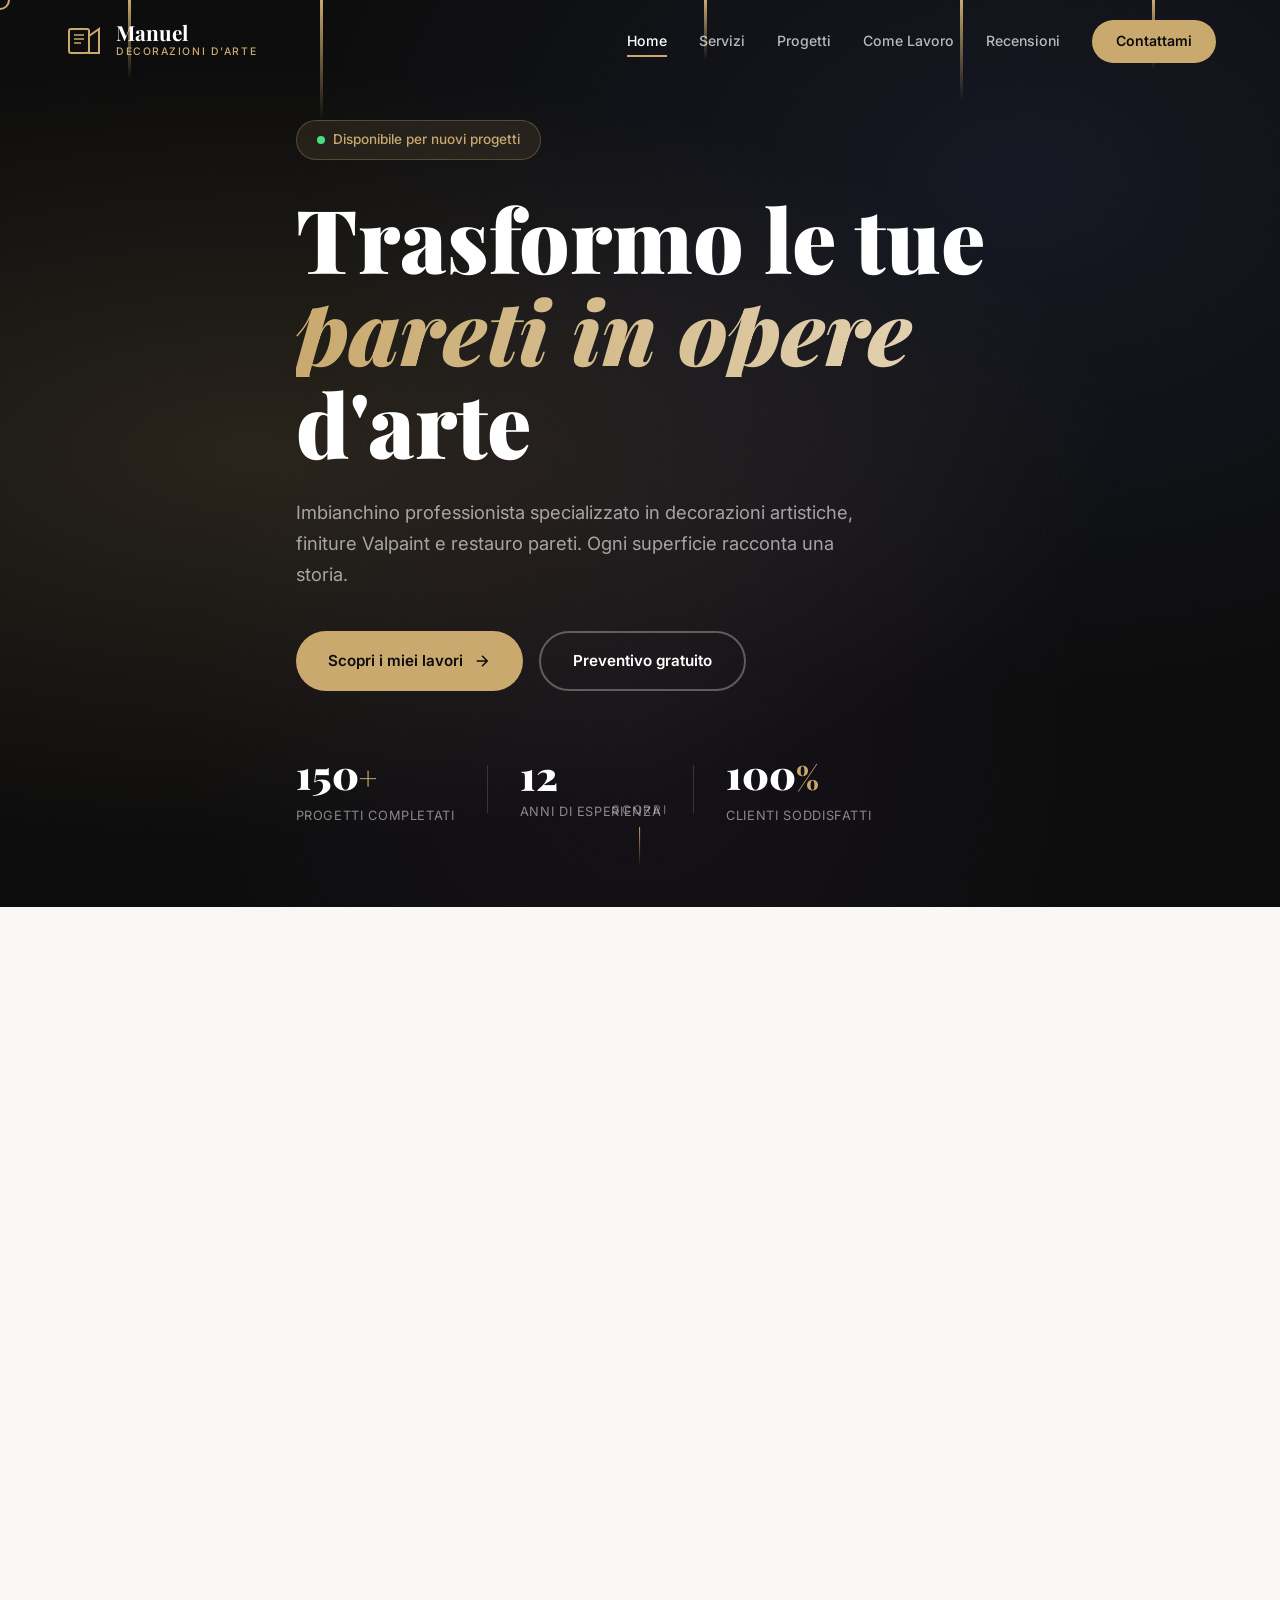
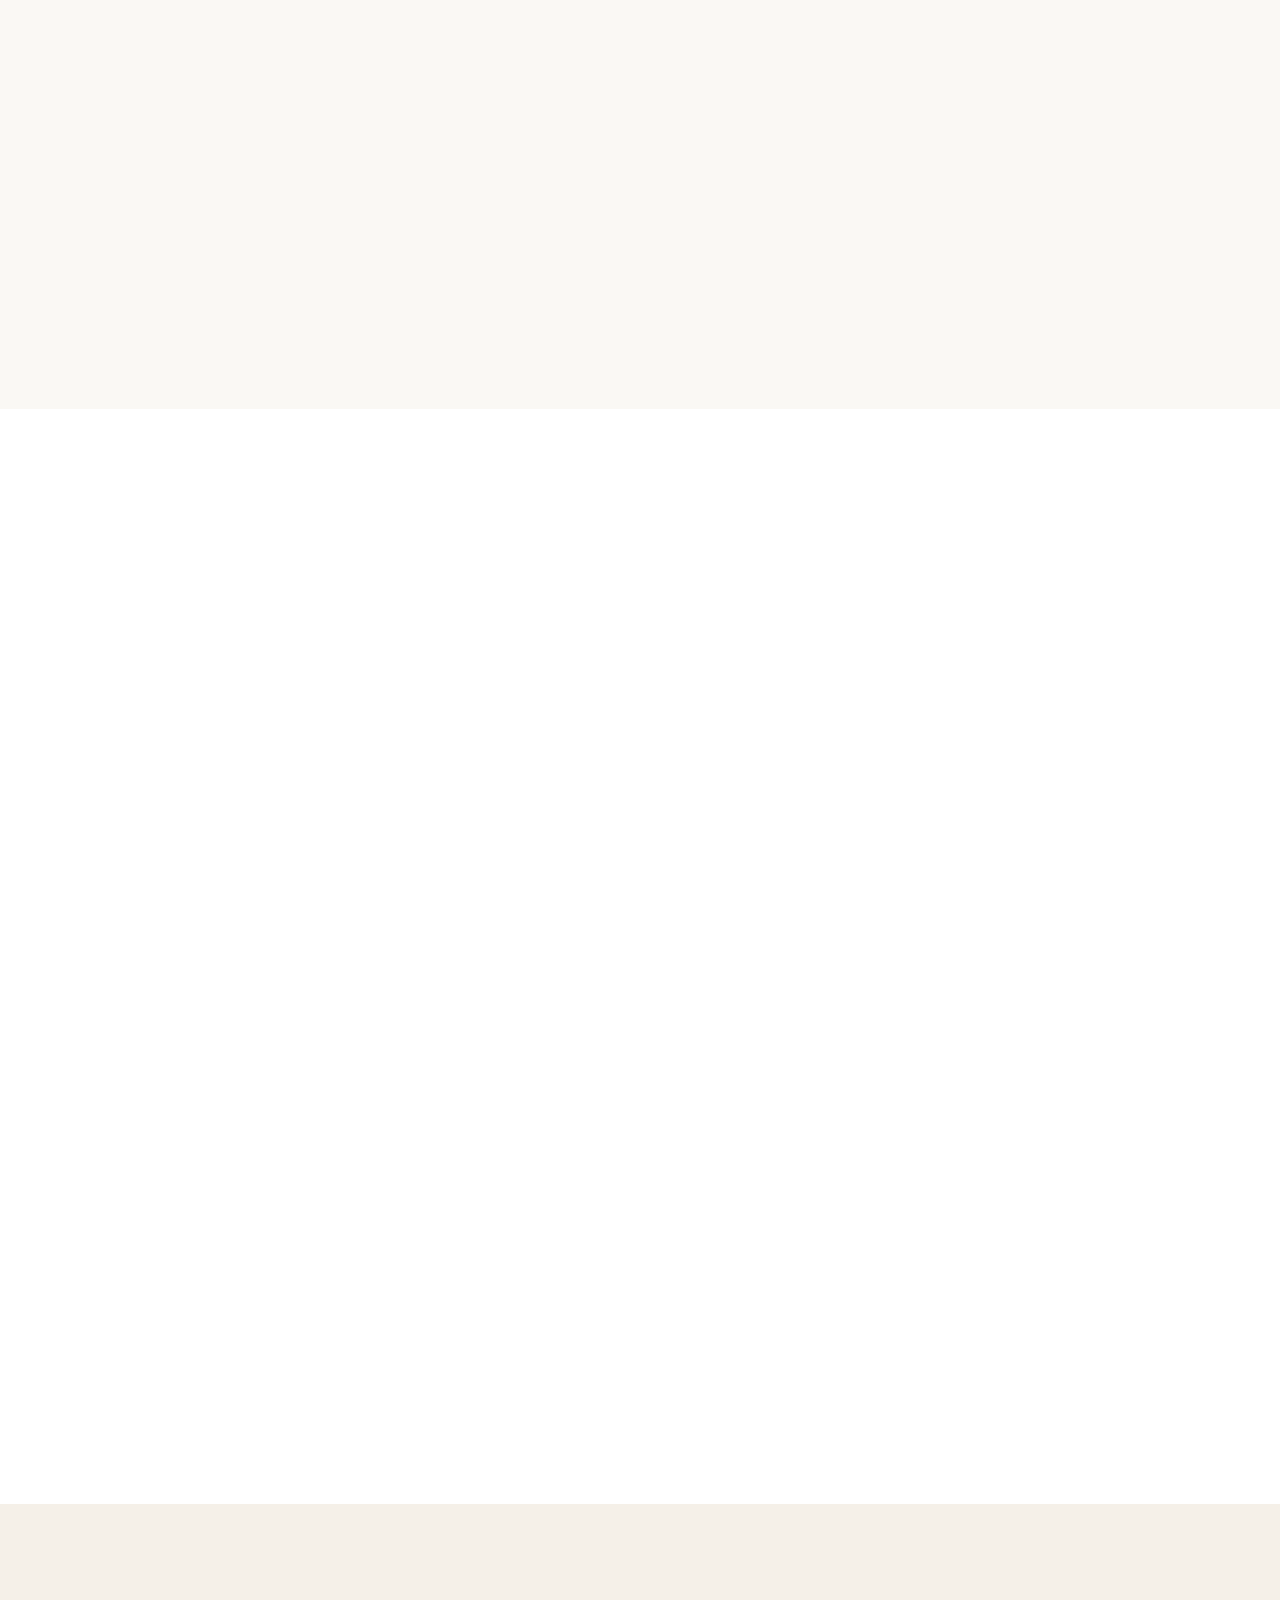
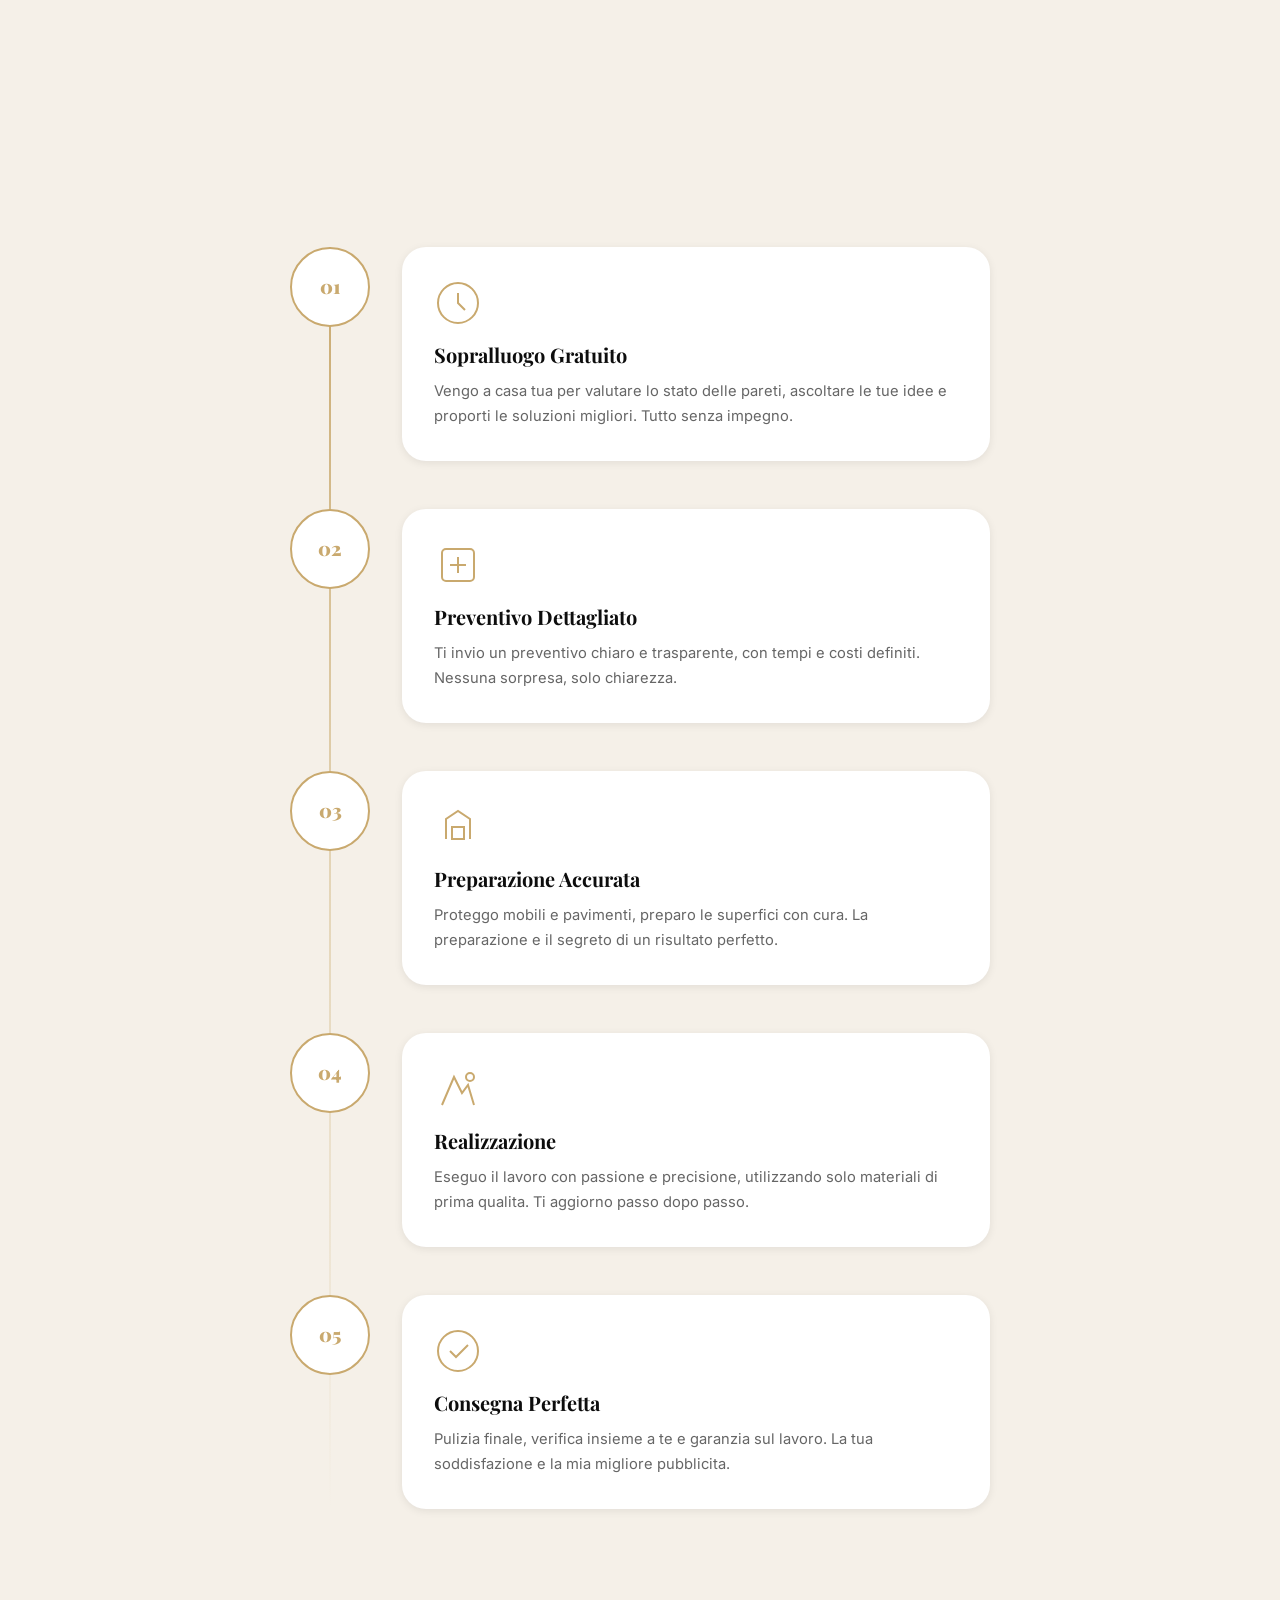
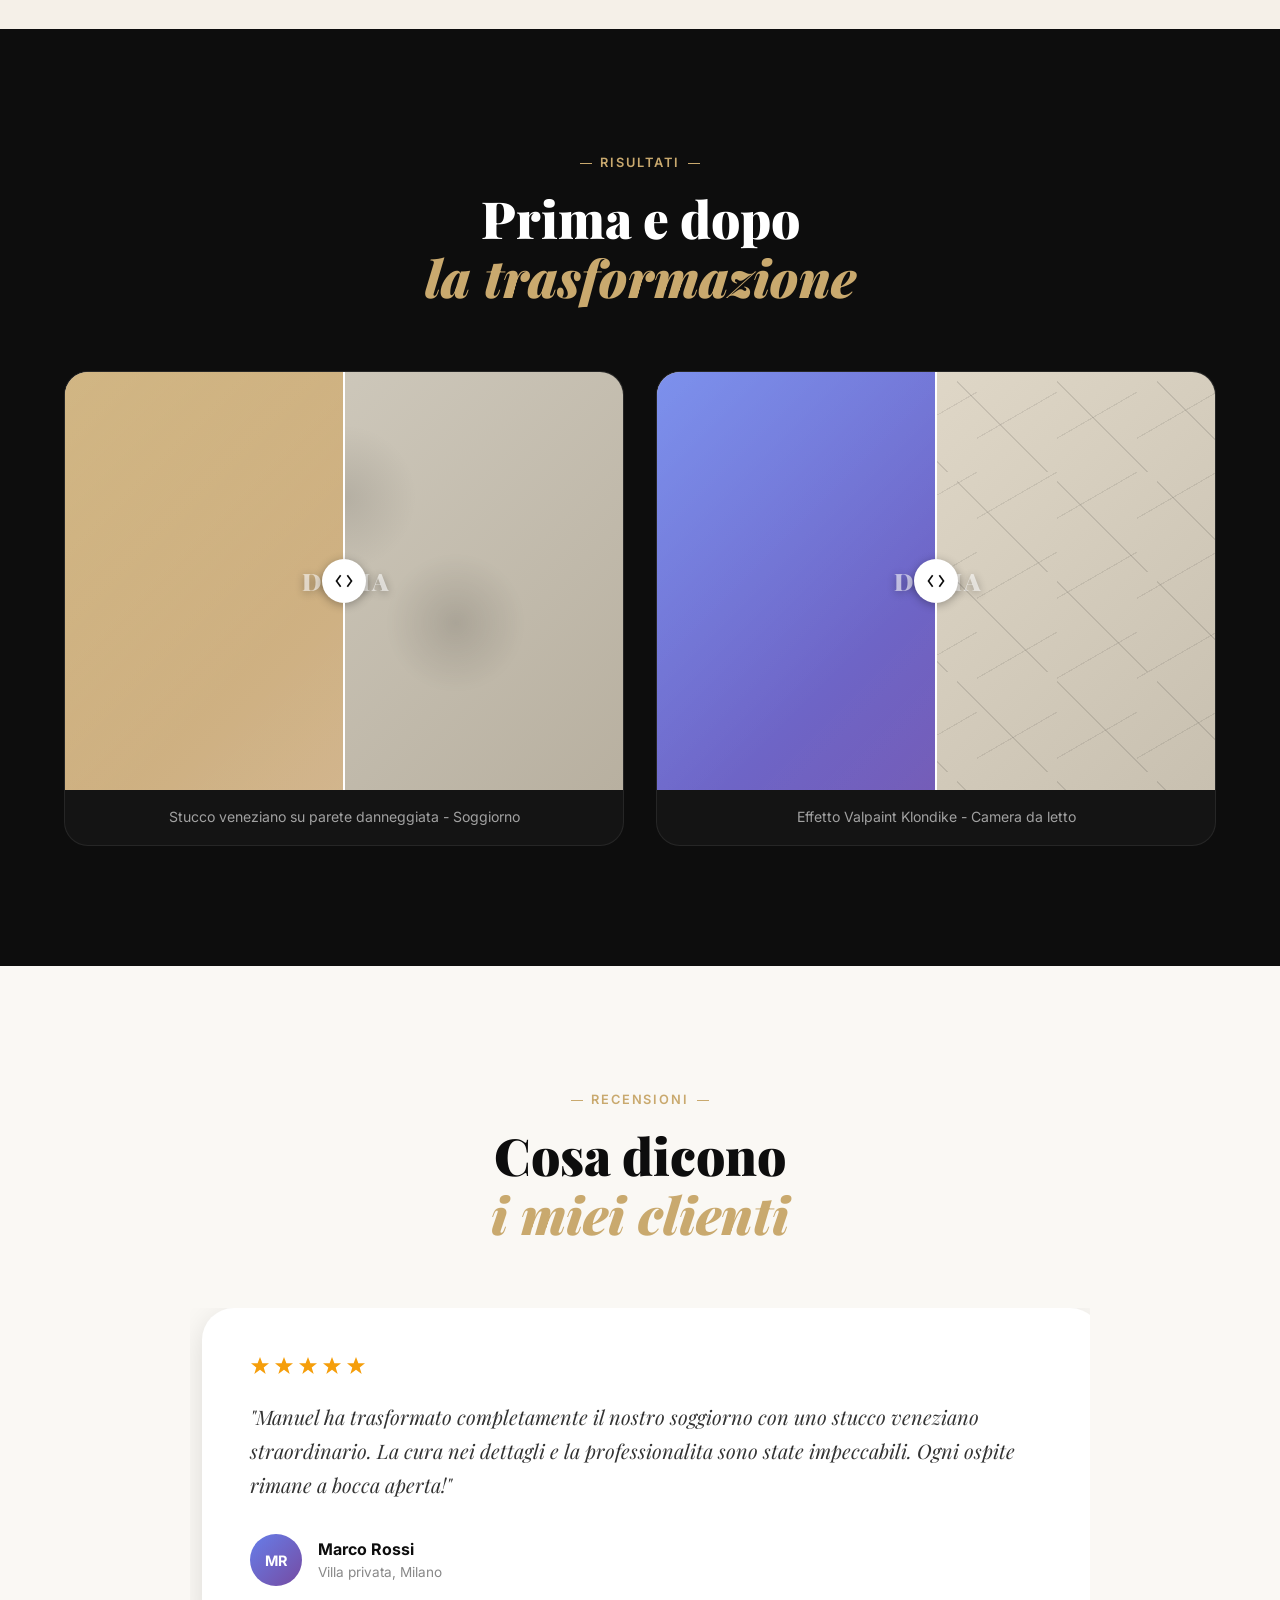
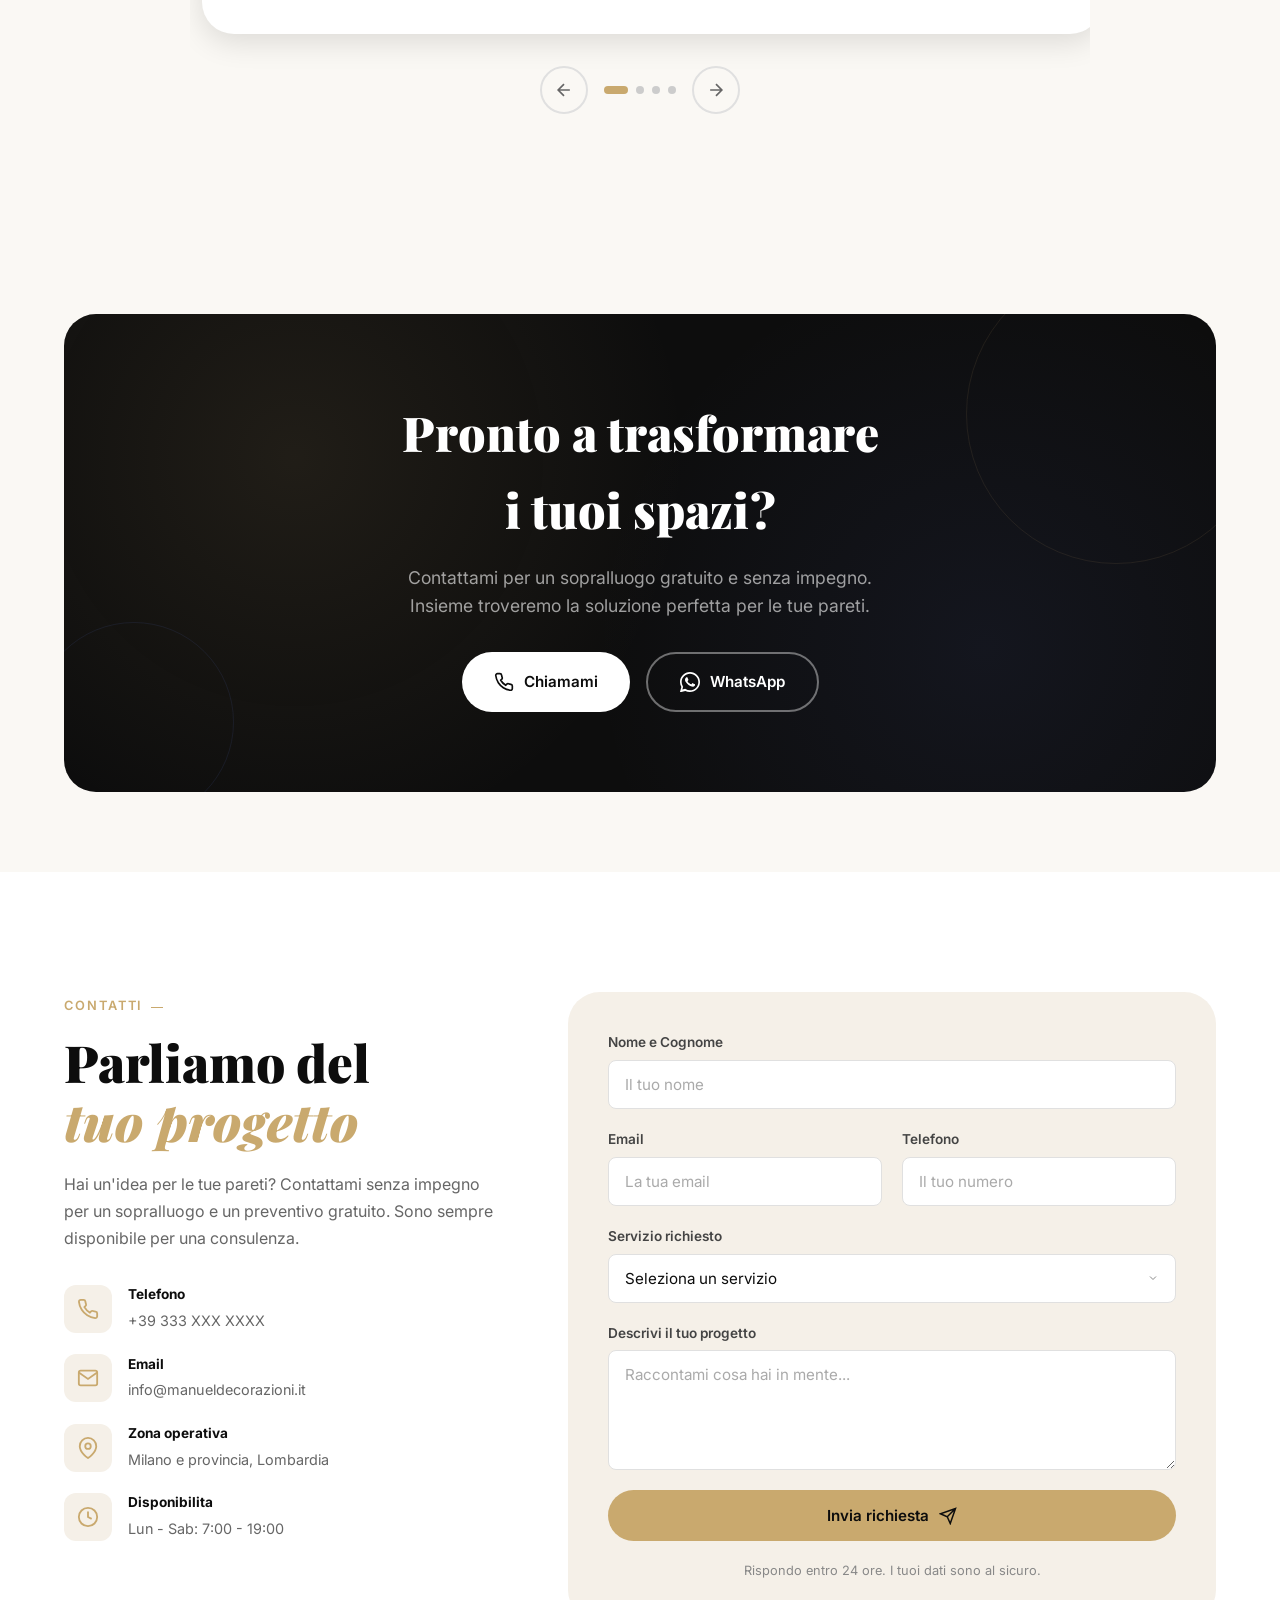
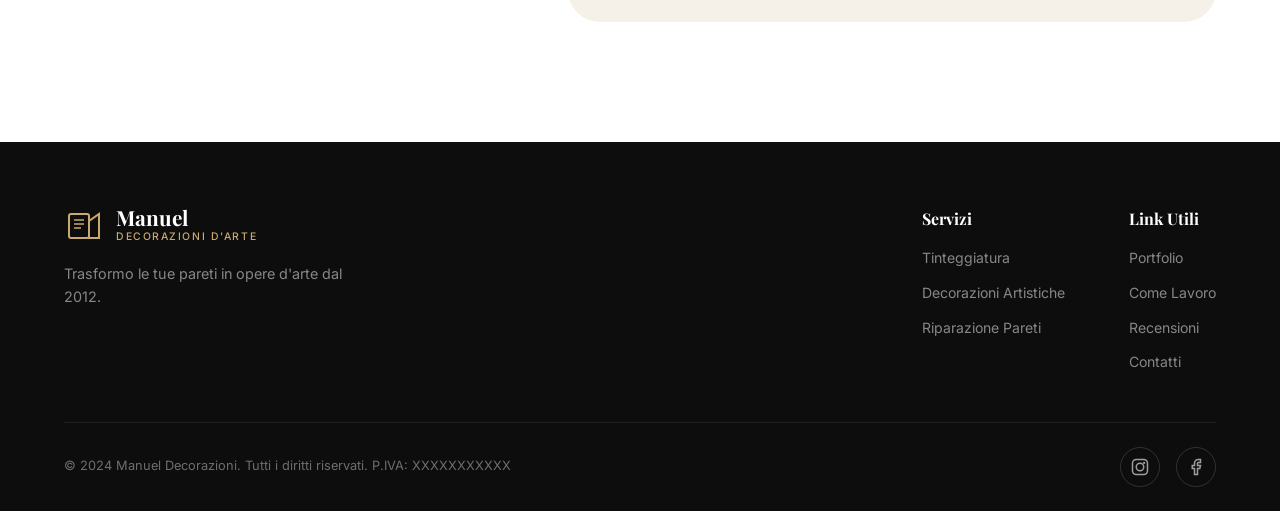
==== index.html @ 4c10412c "fix: clean URLs, mobile 6-phases grid, remove whitespace before footer - Restructured URLs: /progett" ====
<!DOCTYPE html>
<html lang="it">
<head>
    <meta charset="UTF-8">
    <meta name="viewport" content="width=device-width, initial-scale=1.0">
    <title>Manuel Decorazioni | Imbianchino & Decorazioni d'Arte</title>
    <meta name="description" content="Manuel - Professionista in tinteggiatura, riparazione pareti e decorazioni artistiche Valpaint. Trasformiamo i tuoi spazi in opere d'arte.">
    <link rel="preconnect" href="https://fonts.googleapis.com">
    <link rel="preconnect" href="https://fonts.gstatic.com" crossorigin>
    <link href="https://fonts.googleapis.com/css2?family=Playfair+Display:ital,wght@0,400;0,700;0,900;1,400&family=Inter:wght@300;400;500;600;700&family=Caveat:wght@400;700&display=swap" rel="stylesheet">
    <link rel="stylesheet" href="css/style.css">
    <link rel="stylesheet" href="css/animations.css">
</head>
<body>
    <!-- Loader -->
    <div class="loader" id="loader">
        <div class="loader-content">
            <div class="paint-roller">
                <div class="roller-handle"></div>
                <div class="roller-body"></div>
                <div class="paint-trail"></div>
            </div>
            <p class="loader-text">Stiamo preparando qualcosa di bello...</p>
        </div>
    </div>

    <!-- Cursor follower -->
    <div class="cursor-follower" id="cursorFollower"></div>

    <!-- Navigation -->
    <nav class="navbar" id="navbar">
        <div class="nav-container">
            <a href="/" class="logo">
                <span class="logo-icon">
                    <svg viewBox="0 0 40 40" fill="none" xmlns="http://www.w3.org/2000/svg">
                        <rect x="5" y="8" width="20" height="24" rx="2" stroke="currentColor" stroke-width="2"/>
                        <path d="M25 15 L35 8 L35 32 L25 32Z" stroke="currentColor" stroke-width="2" fill="none"/>
                        <line x1="10" y1="14" x2="20" y2="14" stroke="currentColor" stroke-width="1.5"/>
                        <line x1="10" y1="18" x2="20" y2="18" stroke="currentColor" stroke-width="1.5"/>
                        <line x1="10" y1="22" x2="17" y2="22" stroke="currentColor" stroke-width="1.5"/>
                    </svg>
                </span>
                <div class="logo-text">
                    <span class="logo-name">Manuel</span>
                    <span class="logo-sub">Decorazioni d'Arte</span>
                </div>
            </a>
            <div class="nav-links" id="navLinks">
                <a href="#home" class="nav-link active">Home</a>
                <a href="#servizi" class="nav-link">Servizi</a>
                <a href="#progetti" class="nav-link">Progetti</a>
                <a href="#processo" class="nav-link">Come Lavoro</a>
                <a href="#testimonianze" class="nav-link">Recensioni</a>
                <a href="#contatti" class="nav-link nav-cta">Contattami</a>
            </div>
            <button class="hamburger" id="hamburger" aria-label="Menu">
                <span></span>
                <span></span>
                <span></span>
            </button>
        </div>
    </nav>

    <!-- Hero Section -->
    <section class="hero" id="home">
        <div class="hero-bg">
            <div class="hero-gradient"></div>
            <div class="paint-drips">
                <div class="drip drip-1"></div>
                <div class="drip drip-2"></div>
                <div class="drip drip-3"></div>
                <div class="drip drip-4"></div>
                <div class="drip drip-5"></div>
            </div>
        </div>
        <div class="hero-content">
            <div class="hero-badge reveal-up">
                <span class="badge-dot"></span>
                Disponibile per nuovi progetti
            </div>
            <h1 class="hero-title">
                <span class="title-line reveal-up">Trasformo le tue</span>
                <span class="title-line title-accent reveal-up">pareti in opere</span>
                <span class="title-line reveal-up">d'arte</span>
            </h1>
            <p class="hero-subtitle reveal-up">
                Imbianchino professionista specializzato in decorazioni artistiche,
                finiture Valpaint e restauro pareti. Ogni superficie racconta una storia.
            </p>
            <div class="hero-actions reveal-up">
                <a href="#progetti" class="btn btn-primary">
                    <span>Scopri i miei lavori</span>
                    <svg viewBox="0 0 24 24" fill="none" stroke="currentColor" stroke-width="2">
                        <path d="M5 12h14M12 5l7 7-7 7"/>
                    </svg>
                </a>
                <a href="#contatti" class="btn btn-outline">
                    <span>Preventivo gratuito</span>
                </a>
            </div>
            <div class="hero-stats reveal-up">
                <div class="stat">
                    <span class="stat-number" data-count="150">0</span><span class="stat-plus">+</span>
                    <span class="stat-label">Progetti completati</span>
                </div>
                <div class="stat-divider"></div>
                <div class="stat">
                    <span class="stat-number" data-count="12">0</span>
                    <span class="stat-label">Anni di esperienza</span>
                </div>
                <div class="stat-divider"></div>
                <div class="stat">
                    <span class="stat-number" data-count="100">0</span><span class="stat-plus">%</span>
                    <span class="stat-label">Clienti soddisfatti</span>
                </div>
            </div>
        </div>
        <div class="hero-scroll-indicator">
            <span>Scorri</span>
            <div class="scroll-line"></div>
        </div>
    </section>

    <!-- Servizi Section -->
    <section class="servizi" id="servizi">
        <div class="container">
            <div class="section-header">
                <span class="section-tag reveal-up">I Miei Servizi</span>
                <h2 class="section-title reveal-up">Ogni parete merita<br><em>la perfezione</em></h2>
                <p class="section-desc reveal-up">
                    Dal semplice ritocco alla decorazione artistica, offro soluzioni complete
                    per trasformare ogni ambiente della tua casa.
                </p>
            </div>
            <div class="servizi-grid">
                <!-- Servizio 1 -->
                <div class="servizio-card reveal-up" data-service="pittura">
                    <div class="servizio-icon">
                        <svg viewBox="0 0 64 64" fill="none" xmlns="http://www.w3.org/2000/svg">
                            <rect x="8" y="20" width="32" height="36" rx="4" stroke="currentColor" stroke-width="2.5"/>
                            <path d="M40 28L56 16V56H40" stroke="currentColor" stroke-width="2.5"/>
                            <circle cx="24" cy="38" r="8" stroke="currentColor" stroke-width="2" stroke-dasharray="4 3"/>
                        </svg>
                    </div>
                    <div class="servizio-number">01</div>
                    <h3 class="servizio-title">Tinteggiatura Professionale</h3>
                    <p class="servizio-desc">
                        Pittura interna ed esterna con prodotti di alta qualita.
                        Preparazione accurata delle superfici, primer specifici e
                        finiture impeccabili che durano nel tempo.
                    </p>
                    <ul class="servizio-features">
                        <li>Pittura interna ed esterna</li>
                        <li>Trattamenti antimuffa</li>
                        <li>Finiture opache e satinate</li>
                        <li>Consulenza colore gratuita</li>
                    </ul>
                    <a href="#contatti" class="servizio-link">
                        Richiedi preventivo
                        <svg viewBox="0 0 24 24" fill="none" stroke="currentColor" stroke-width="2"><path d="M5 12h14M12 5l7 7-7 7"/></svg>
                    </a>
                </div>

                <!-- Servizio 2 -->
                <div class="servizio-card featured reveal-up" data-service="decorazioni">
                    <div class="servizio-badge">Il piu richiesto</div>
                    <div class="servizio-icon">
                        <svg viewBox="0 0 64 64" fill="none" xmlns="http://www.w3.org/2000/svg">
                            <path d="M32 8C18 8 8 18 8 32s10 24 24 24 24-10 24-24" stroke="currentColor" stroke-width="2.5"/>
                            <path d="M32 8c8 4 16 14 16 24" stroke="currentColor" stroke-width="2.5"/>
                            <circle cx="20" cy="28" r="4" stroke="currentColor" stroke-width="2"/>
                            <circle cx="32" cy="20" r="3" stroke="currentColor" stroke-width="2"/>
                            <circle cx="40" cy="32" r="5" stroke="currentColor" stroke-width="2"/>
                            <circle cx="28" cy="40" r="3.5" stroke="currentColor" stroke-width="2"/>
                        </svg>
                    </div>
                    <div class="servizio-number">02</div>
                    <h3 class="servizio-title">Decorazioni Artistiche</h3>
                    <p class="servizio-desc">
                        Finiture decorative di pregio con tecniche Valpaint, stucco veneziano,
                        effetto marmo, spatolato e molto altro. Creo atmosfere uniche
                        che trasformano ogni ambiente.
                    </p>
                    <ul class="servizio-features">
                        <li>Tecniche Valpaint certificate</li>
                        <li>Stucco veneziano</li>
                        <li>Effetto marmorino</li>
                        <li>Spatolato e velature</li>
                    </ul>
                    <a href="#contatti" class="servizio-link">
                        Richiedi preventivo
                        <svg viewBox="0 0 24 24" fill="none" stroke="currentColor" stroke-width="2"><path d="M5 12h14M12 5l7 7-7 7"/></svg>
                    </a>
                </div>

                <!-- Servizio 3 -->
                <div class="servizio-card reveal-up" data-service="riparazioni">
                    <div class="servizio-icon">
                        <svg viewBox="0 0 64 64" fill="none" xmlns="http://www.w3.org/2000/svg">
                            <rect x="12" y="12" width="40" height="40" rx="4" stroke="currentColor" stroke-width="2.5"/>
                            <path d="M24 24l16 16M40 24L24 40" stroke="currentColor" stroke-width="2" stroke-dasharray="4 4"/>
                            <path d="M32 20v24M20 32h24" stroke="currentColor" stroke-width="2.5"/>
                        </svg>
                    </div>
                    <div class="servizio-number">03</div>
                    <h3 class="servizio-title">Riparazione Pareti</h3>
                    <p class="servizio-desc">
                        Riparo buchi, crepe, distacchi d'intonaco e danni da umidita.
                        Ripristino perfetto della superficie con stuccatura professionale
                        e finitura invisibile.
                    </p>
                    <ul class="servizio-features">
                        <li>Stuccatura buchi e crepe</li>
                        <li>Ripristino intonaco</li>
                        <li>Trattamento umidita</li>
                        <li>Cartongesso e rasatura</li>
                    </ul>
                    <a href="#contatti" class="servizio-link">
                        Richiedi preventivo
                        <svg viewBox="0 0 24 24" fill="none" stroke="currentColor" stroke-width="2"><path d="M5 12h14M12 5l7 7-7 7"/></svg>
                    </a>
                </div>
            </div>
        </div>
    </section>

    <!-- Progetti Section -->
    <section class="progetti" id="progetti">
        <div class="container">
            <div class="section-header">
                <span class="section-tag reveal-up">Portfolio</span>
                <h2 class="section-title reveal-up">I miei lavori<br><em>parlano da soli</em></h2>
                <p class="section-desc reveal-up">
                    Ogni progetto e una storia di trasformazione. Clicca per scoprire
                    il prima, il durante e il dopo di ogni lavoro.
                </p>
            </div>

            <!-- Projects Grid -->
            <div class="projects-grid">
                <!-- Progetto Studio - Valpaint Setavel -->
                <a href="progetti/studio/" class="project-card large reveal-up" data-category="decorazioni">
                    <div class="project-image">
                        <img src="images/studio/parete-spianata-lg.jpg" alt="Studio 5x4 - Restauro e Valpaint Setavel" style="width:100%;height:100%;object-fit:cover;position:absolute;inset:0;">
                        <div class="project-overlay">
                            <span class="project-view">Scopri il progetto</span>
                        </div>
                    </div>
                    <div class="project-info">
                        <span class="project-category">Restauro Completo + Decorazione</span>
                        <h3 class="project-title">Studio 5x4 - Igienizzazione, Restauro e Valpaint Setavel</h3>
                        <p class="project-location">
                            <svg viewBox="0 0 24 24" fill="none" stroke="currentColor" stroke-width="2"><path d="M21 10c0 7-9 13-9 13s-9-6-9-13a9 9 0 0118 0z"/><circle cx="12" cy="10" r="3"/></svg>
                            Restauro completo e decorazione artistica
                        </p>
                    </div>
                </a>
            </div>
        </div>
    </section>

    <!-- Processo Section -->
    <section class="processo" id="processo">
        <div class="container">
            <div class="section-header">
                <span class="section-tag reveal-up">Il Mio Metodo</span>
                <h2 class="section-title reveal-up">Come lavoro<br><em>passo dopo passo</em></h2>
            </div>
            <div class="processo-timeline">
                <div class="timeline-line"></div>
                <div class="processo-step reveal-up">
                    <div class="step-number">01</div>
                    <div class="step-content">
                        <div class="step-icon">
                            <svg viewBox="0 0 48 48" fill="none" stroke="currentColor" stroke-width="2">
                                <circle cx="24" cy="24" r="20"/>
                                <path d="M24 14v10l7 7"/>
                            </svg>
                        </div>
                        <h3>Sopralluogo Gratuito</h3>
                        <p>Vengo a casa tua per valutare lo stato delle pareti, ascoltare le tue idee e proporti le soluzioni migliori. Tutto senza impegno.</p>
                    </div>
                </div>
                <div class="processo-step reveal-up">
                    <div class="step-number">02</div>
                    <div class="step-content">
                        <div class="step-icon">
                            <svg viewBox="0 0 48 48" fill="none" stroke="currentColor" stroke-width="2">
                                <rect x="8" y="8" width="32" height="32" rx="4"/>
                                <path d="M16 24h16M24 16v16"/>
                            </svg>
                        </div>
                        <h3>Preventivo Dettagliato</h3>
                        <p>Ti invio un preventivo chiaro e trasparente, con tempi e costi definiti. Nessuna sorpresa, solo chiarezza.</p>
                    </div>
                </div>
                <div class="processo-step reveal-up">
                    <div class="step-number">03</div>
                    <div class="step-content">
                        <div class="step-icon">
                            <svg viewBox="0 0 48 48" fill="none" stroke="currentColor" stroke-width="2">
                                <path d="M12 36V16l12-8 12 8v20"/>
                                <rect x="18" y="24" width="12" height="12"/>
                            </svg>
                        </div>
                        <h3>Preparazione Accurata</h3>
                        <p>Proteggo mobili e pavimenti, preparo le superfici con cura. La preparazione e il segreto di un risultato perfetto.</p>
                    </div>
                </div>
                <div class="processo-step reveal-up">
                    <div class="step-number">04</div>
                    <div class="step-content">
                        <div class="step-icon">
                            <svg viewBox="0 0 48 48" fill="none" stroke="currentColor" stroke-width="2">
                                <path d="M8 40L20 12l8 16 6-8 6 20"/>
                                <circle cx="36" cy="12" r="4"/>
                            </svg>
                        </div>
                        <h3>Realizzazione</h3>
                        <p>Eseguo il lavoro con passione e precisione, utilizzando solo materiali di prima qualita. Ti aggiorno passo dopo passo.</p>
                    </div>
                </div>
                <div class="processo-step reveal-up">
                    <div class="step-number">05</div>
                    <div class="step-content">
                        <div class="step-icon">
                            <svg viewBox="0 0 48 48" fill="none" stroke="currentColor" stroke-width="2">
                                <circle cx="24" cy="24" r="20"/>
                                <path d="M16 24l6 6 12-12"/>
                            </svg>
                        </div>
                        <h3>Consegna Perfetta</h3>
                        <p>Pulizia finale, verifica insieme a te e garanzia sul lavoro. La tua soddisfazione e la mia migliore pubblicita.</p>
                    </div>
                </div>
            </div>
        </div>
    </section>

    <!-- Before/After Section -->
    <section class="before-after">
        <div class="container">
            <div class="section-header">
                <span class="section-tag reveal-up">Risultati</span>
                <h2 class="section-title reveal-up">Prima e dopo<br><em>la trasformazione</em></h2>
            </div>
            <div class="ba-showcase">
                <div class="ba-card reveal-up">
                    <div class="ba-slider" data-ba="1">
                        <div class="ba-before">
                            <div class="ba-placeholder-before" style="background: linear-gradient(135deg, #d5d0c4 0%, #b8b0a0 100%);">
                                <div class="ba-damage"></div>
                                <span>PRIMA</span>
                            </div>
                        </div>
                        <div class="ba-after">
                            <div class="ba-placeholder-after" style="background: linear-gradient(135deg, #c9a96e 0%, #d4b896 100%);">
                                <div class="ba-shine"></div>
                                <span>DOPO</span>
                            </div>
                        </div>
                        <div class="ba-handle">
                            <div class="ba-handle-line"></div>
                            <div class="ba-handle-circle">
                                <svg viewBox="0 0 24 24" fill="none" stroke="currentColor" stroke-width="2">
                                    <path d="M8 5l-5 7 5 7M16 5l5 7-5 7"/>
                                </svg>
                            </div>
                            <div class="ba-handle-line"></div>
                        </div>
                    </div>
                    <p class="ba-caption">Stucco veneziano su parete danneggiata - Soggiorno</p>
                </div>
                <div class="ba-card reveal-up">
                    <div class="ba-slider" data-ba="2">
                        <div class="ba-before">
                            <div class="ba-placeholder-before" style="background: linear-gradient(135deg, #e8e0d0 0%, #c8c0b0 100%);">
                                <div class="ba-damage damage-cracks"></div>
                                <span>PRIMA</span>
                            </div>
                        </div>
                        <div class="ba-after">
                            <div class="ba-placeholder-after" style="background: linear-gradient(135deg, #667eea 0%, #764ba2 100%);">
                                <div class="ba-shine"></div>
                                <span>DOPO</span>
                            </div>
                        </div>
                        <div class="ba-handle">
                            <div class="ba-handle-line"></div>
                            <div class="ba-handle-circle">
                                <svg viewBox="0 0 24 24" fill="none" stroke="currentColor" stroke-width="2">
                                    <path d="M8 5l-5 7 5 7M16 5l5 7-5 7"/>
                                </svg>
                            </div>
                            <div class="ba-handle-line"></div>
                        </div>
                    </div>
                    <p class="ba-caption">Effetto Valpaint Klondike - Camera da letto</p>
                </div>
            </div>
        </div>
    </section>

    <!-- Testimonianze Section -->
    <section class="testimonianze" id="testimonianze">
        <div class="container">
            <div class="section-header">
                <span class="section-tag reveal-up">Recensioni</span>
                <h2 class="section-title reveal-up">Cosa dicono<br><em>i miei clienti</em></h2>
            </div>
            <div class="testimonial-carousel reveal-up">
                <div class="testimonial-track" id="testimonialTrack">
                    <div class="testimonial-card">
                        <div class="testimonial-stars">
                            <svg viewBox="0 0 20 20" fill="currentColor"><path d="M10 1l2.39 6.36H19l-5.3 4.14 1.96 6.5L10 13.77 4.34 18l1.96-6.5L1 7.36h6.61z"/></svg>
                            <svg viewBox="0 0 20 20" fill="currentColor"><path d="M10 1l2.39 6.36H19l-5.3 4.14 1.96 6.5L10 13.77 4.34 18l1.96-6.5L1 7.36h6.61z"/></svg>
                            <svg viewBox="0 0 20 20" fill="currentColor"><path d="M10 1l2.39 6.36H19l-5.3 4.14 1.96 6.5L10 13.77 4.34 18l1.96-6.5L1 7.36h6.61z"/></svg>
                            <svg viewBox="0 0 20 20" fill="currentColor"><path d="M10 1l2.39 6.36H19l-5.3 4.14 1.96 6.5L10 13.77 4.34 18l1.96-6.5L1 7.36h6.61z"/></svg>
                            <svg viewBox="0 0 20 20" fill="currentColor"><path d="M10 1l2.39 6.36H19l-5.3 4.14 1.96 6.5L10 13.77 4.34 18l1.96-6.5L1 7.36h6.61z"/></svg>
                        </div>
                        <blockquote class="testimonial-text">
                            "Manuel ha trasformato completamente il nostro soggiorno con uno stucco veneziano straordinario.
                            La cura nei dettagli e la professionalita sono state impeccabili. Ogni ospite rimane a bocca aperta!"
                        </blockquote>
                        <div class="testimonial-author">
                            <div class="author-avatar" style="background: linear-gradient(135deg, #667eea, #764ba2);">
                                <span>MR</span>
                            </div>
                            <div class="author-info">
                                <strong>Marco Rossi</strong>
                                <span>Villa privata, Milano</span>
                            </div>
                        </div>
                    </div>
                    <div class="testimonial-card">
                        <div class="testimonial-stars">
                            <svg viewBox="0 0 20 20" fill="currentColor"><path d="M10 1l2.39 6.36H19l-5.3 4.14 1.96 6.5L10 13.77 4.34 18l1.96-6.5L1 7.36h6.61z"/></svg>
                            <svg viewBox="0 0 20 20" fill="currentColor"><path d="M10 1l2.39 6.36H19l-5.3 4.14 1.96 6.5L10 13.77 4.34 18l1.96-6.5L1 7.36h6.61z"/></svg>
                            <svg viewBox="0 0 20 20" fill="currentColor"><path d="M10 1l2.39 6.36H19l-5.3 4.14 1.96 6.5L10 13.77 4.34 18l1.96-6.5L1 7.36h6.61z"/></svg>
                            <svg viewBox="0 0 20 20" fill="currentColor"><path d="M10 1l2.39 6.36H19l-5.3 4.14 1.96 6.5L10 13.77 4.34 18l1.96-6.5L1 7.36h6.61z"/></svg>
                            <svg viewBox="0 0 20 20" fill="currentColor"><path d="M10 1l2.39 6.36H19l-5.3 4.14 1.96 6.5L10 13.77 4.34 18l1.96-6.5L1 7.36h6.61z"/></svg>
                        </div>
                        <blockquote class="testimonial-text">
                            "Avevamo pareti piene di buchi e crepe dopo i lavori dell'idraulico. Manuel le ha ripristinate
                            in modo perfetto, non si vede nemmeno dove fossero i danni. Prezzo onesto e lavoro eccellente."
                        </blockquote>
                        <div class="testimonial-author">
                            <div class="author-avatar" style="background: linear-gradient(135deg, #f093fb, #f5576c);">
                                <span>LB</span>
                            </div>
                            <div class="author-info">
                                <strong>Laura Bianchi</strong>
                                <span>Appartamento, Roma</span>
                            </div>
                        </div>
                    </div>
                    <div class="testimonial-card">
                        <div class="testimonial-stars">
                            <svg viewBox="0 0 20 20" fill="currentColor"><path d="M10 1l2.39 6.36H19l-5.3 4.14 1.96 6.5L10 13.77 4.34 18l1.96-6.5L1 7.36h6.61z"/></svg>
                            <svg viewBox="0 0 20 20" fill="currentColor"><path d="M10 1l2.39 6.36H19l-5.3 4.14 1.96 6.5L10 13.77 4.34 18l1.96-6.5L1 7.36h6.61z"/></svg>
                            <svg viewBox="0 0 20 20" fill="currentColor"><path d="M10 1l2.39 6.36H19l-5.3 4.14 1.96 6.5L10 13.77 4.34 18l1.96-6.5L1 7.36h6.61z"/></svg>
                            <svg viewBox="0 0 20 20" fill="currentColor"><path d="M10 1l2.39 6.36H19l-5.3 4.14 1.96 6.5L10 13.77 4.34 18l1.96-6.5L1 7.36h6.61z"/></svg>
                            <svg viewBox="0 0 20 20" fill="currentColor"><path d="M10 1l2.39 6.36H19l-5.3 4.14 1.96 6.5L10 13.77 4.34 18l1.96-6.5L1 7.36h6.61z"/></svg>
                        </div>
                        <blockquote class="testimonial-text">
                            "Per il nostro ristorante volevamo qualcosa di speciale. Manuel ha realizzato un effetto marmorino
                            che sembra uscito da un palazzo storico. I clienti ci chiedono sempre chi ha fatto le pareti!"
                        </blockquote>
                        <div class="testimonial-author">
                            <div class="author-avatar" style="background: linear-gradient(135deg, #4facfe, #00f2fe);">
                                <span>GV</span>
                            </div>
                            <div class="author-info">
                                <strong>Giuseppe Verdi</strong>
                                <span>Ristorante, Firenze</span>
                            </div>
                        </div>
                    </div>
                    <div class="testimonial-card">
                        <div class="testimonial-stars">
                            <svg viewBox="0 0 20 20" fill="currentColor"><path d="M10 1l2.39 6.36H19l-5.3 4.14 1.96 6.5L10 13.77 4.34 18l1.96-6.5L1 7.36h6.61z"/></svg>
                            <svg viewBox="0 0 20 20" fill="currentColor"><path d="M10 1l2.39 6.36H19l-5.3 4.14 1.96 6.5L10 13.77 4.34 18l1.96-6.5L1 7.36h6.61z"/></svg>
                            <svg viewBox="0 0 20 20" fill="currentColor"><path d="M10 1l2.39 6.36H19l-5.3 4.14 1.96 6.5L10 13.77 4.34 18l1.96-6.5L1 7.36h6.61z"/></svg>
                            <svg viewBox="0 0 20 20" fill="currentColor"><path d="M10 1l2.39 6.36H19l-5.3 4.14 1.96 6.5L10 13.77 4.34 18l1.96-6.5L1 7.36h6.61z"/></svg>
                            <svg viewBox="0 0 20 20" fill="currentColor"><path d="M10 1l2.39 6.36H19l-5.3 4.14 1.96 6.5L10 13.77 4.34 18l1.96-6.5L1 7.36h6.61z"/></svg>
                        </div>
                        <blockquote class="testimonial-text">
                            "Ho affidato a Manuel la tinteggiatura di tutto il mio appartamento nuovo. Colori perfetti,
                            pulizia durante i lavori e consegna nei tempi. Lo consiglio a tutti senza esitazione."
                        </blockquote>
                        <div class="testimonial-author">
                            <div class="author-avatar" style="background: linear-gradient(135deg, #43e97b, #38f9d7);">
                                <span>AF</span>
                            </div>
                            <div class="author-info">
                                <strong>Anna Ferrari</strong>
                                <span>Appartamento, Torino</span>
                            </div>
                        </div>
                    </div>
                </div>
                <div class="testimonial-controls">
                    <button class="testimonial-btn prev" id="prevTestimonial" aria-label="Precedente">
                        <svg viewBox="0 0 24 24" fill="none" stroke="currentColor" stroke-width="2"><path d="M19 12H5M12 19l-7-7 7-7"/></svg>
                    </button>
                    <div class="testimonial-dots" id="testimonialDots"></div>
                    <button class="testimonial-btn next" id="nextTestimonial" aria-label="Successivo">
                        <svg viewBox="0 0 24 24" fill="none" stroke="currentColor" stroke-width="2"><path d="M5 12h14M12 5l7 7-7 7"/></svg>
                    </button>
                </div>
            </div>
        </div>
    </section>

    <!-- CTA Section -->
    <section class="cta-section">
        <div class="container">
            <div class="cta-card reveal-up">
                <div class="cta-bg-pattern"></div>
                <h2 class="cta-title">Pronto a trasformare<br>i tuoi spazi?</h2>
                <p class="cta-text">Contattami per un sopralluogo gratuito e senza impegno. Insieme troveremo la soluzione perfetta per le tue pareti.</p>
                <div class="cta-actions">
                    <a href="tel:+39333XXXXXXX" class="btn btn-white">
                        <svg viewBox="0 0 24 24" fill="none" stroke="currentColor" stroke-width="2"><path d="M22 16.92v3a2 2 0 01-2.18 2 19.79 19.79 0 01-8.63-3.07 19.5 19.5 0 01-6-6 19.79 19.79 0 01-3.07-8.67A2 2 0 014.11 2h3a2 2 0 012 1.72c.127.96.361 1.903.7 2.81a2 2 0 01-.45 2.11L8.09 9.91a16 16 0 006 6l1.27-1.27a2 2 0 012.11-.45c.907.339 1.85.573 2.81.7A2 2 0 0122 16.92z"/></svg>
                        <span>Chiamami</span>
                    </a>
                    <a href="https://wa.me/39333XXXXXXX" class="btn btn-outline-white" target="_blank" rel="noopener">
                        <svg viewBox="0 0 24 24" fill="currentColor"><path d="M17.472 14.382c-.297-.149-1.758-.867-2.03-.967-.273-.099-.471-.148-.67.15-.197.297-.767.966-.94 1.164-.173.199-.347.223-.644.075-.297-.15-1.255-.463-2.39-1.475-.883-.788-1.48-1.761-1.653-2.059-.173-.297-.018-.458.13-.606.134-.133.298-.347.446-.52.149-.174.198-.298.298-.497.099-.198.05-.371-.025-.52-.075-.149-.669-1.612-.916-2.207-.242-.579-.487-.5-.669-.51-.173-.008-.371-.01-.57-.01-.198 0-.52.074-.792.372-.272.297-1.04 1.016-1.04 2.479 0 1.462 1.065 2.875 1.213 3.074.149.198 2.096 3.2 5.077 4.487.709.306 1.262.489 1.694.625.712.227 1.36.195 1.871.118.571-.085 1.758-.719 2.006-1.413.248-.694.248-1.289.173-1.413-.074-.124-.272-.198-.57-.347z"/><path d="M12 0C5.373 0 0 5.373 0 12c0 2.123.553 4.172 1.607 5.99L.057 23.64a.5.5 0 00.602.602l5.71-1.57A11.94 11.94 0 0012 24c6.627 0 12-5.373 12-12S18.627 0 12 0zm0 22a9.94 9.94 0 01-5.38-1.567l-.386-.232-3.39.932.916-3.342-.25-.396A9.935 9.935 0 012 12C2 6.477 6.477 2 12 2s10 4.477 10 10-4.477 10-10 10z"/></svg>
                        <span>WhatsApp</span>
                    </a>
                </div>
            </div>
        </div>
    </section>

    <!-- Contatti Section -->
    <section class="contatti" id="contatti">
        <div class="container">
            <div class="contatti-grid">
                <div class="contatti-info reveal-up">
                    <span class="section-tag">Contatti</span>
                    <h2 class="section-title">Parliamo del<br><em>tuo progetto</em></h2>
                    <p class="contatti-desc">
                        Hai un'idea per le tue pareti? Contattami senza impegno per un sopralluogo
                        e un preventivo gratuito. Sono sempre disponibile per una consulenza.
                    </p>
                    <div class="contatti-details">
                        <div class="contatto-item">
                            <div class="contatto-icon">
                                <svg viewBox="0 0 24 24" fill="none" stroke="currentColor" stroke-width="2"><path d="M22 16.92v3a2 2 0 01-2.18 2 19.79 19.79 0 01-8.63-3.07 19.5 19.5 0 01-6-6 19.79 19.79 0 01-3.07-8.67A2 2 0 014.11 2h3a2 2 0 012 1.72c.127.96.361 1.903.7 2.81a2 2 0 01-.45 2.11L8.09 9.91a16 16 0 006 6l1.27-1.27a2 2 0 012.11-.45c.907.339 1.85.573 2.81.7A2 2 0 0122 16.92z"/></svg>
                            </div>
                            <div>
                                <strong>Telefono</strong>
                                <a href="tel:+39333XXXXXXX">+39 333 XXX XXXX</a>
                            </div>
                        </div>
                        <div class="contatto-item">
                            <div class="contatto-icon">
                                <svg viewBox="0 0 24 24" fill="none" stroke="currentColor" stroke-width="2"><path d="M4 4h16c1.1 0 2 .9 2 2v12c0 1.1-.9 2-2 2H4c-1.1 0-2-.9-2-2V6c0-1.1.9-2 2-2z"/><path d="M22 6l-10 7L2 6"/></svg>
                            </div>
                            <div>
                                <strong>Email</strong>
                                <a href="mailto:info@manuelDecorazioni.it">info@manueldecorazioni.it</a>
                            </div>
                        </div>
                        <div class="contatto-item">
                            <div class="contatto-icon">
                                <svg viewBox="0 0 24 24" fill="none" stroke="currentColor" stroke-width="2"><path d="M21 10c0 7-9 13-9 13s-9-6-9-13a9 9 0 0118 0z"/><circle cx="12" cy="10" r="3"/></svg>
                            </div>
                            <div>
                                <strong>Zona operativa</strong>
                                <span>Milano e provincia, Lombardia</span>
                            </div>
                        </div>
                        <div class="contatto-item">
                            <div class="contatto-icon">
                                <svg viewBox="0 0 24 24" fill="none" stroke="currentColor" stroke-width="2"><circle cx="12" cy="12" r="10"/><path d="M12 6v6l4 2"/></svg>
                            </div>
                            <div>
                                <strong>Disponibilita</strong>
                                <span>Lun - Sab: 7:00 - 19:00</span>
                            </div>
                        </div>
                    </div>
                </div>
                <div class="contatti-form-wrap reveal-up">
                    <form class="contatti-form" id="contactForm">
                        <div class="form-group">
                            <label for="name">Nome e Cognome</label>
                            <input type="text" id="name" name="name" required placeholder="Il tuo nome">
                        </div>
                        <div class="form-row">
                            <div class="form-group">
                                <label for="email">Email</label>
                                <input type="email" id="email" name="email" required placeholder="La tua email">
                            </div>
                            <div class="form-group">
                                <label for="phone">Telefono</label>
                                <input type="tel" id="phone" name="phone" placeholder="Il tuo numero">
                            </div>
                        </div>
                        <div class="form-group">
                            <label for="service">Servizio richiesto</label>
                            <select id="service" name="service">
                                <option value="">Seleziona un servizio</option>
                                <option value="pittura">Tinteggiatura</option>
                                <option value="decorazioni">Decorazioni Artistiche</option>
                                <option value="riparazioni">Riparazione Pareti</option>
                                <option value="altro">Altro</option>
                            </select>
                        </div>
                        <div class="form-group">
                            <label for="message">Descrivi il tuo progetto</label>
                            <textarea id="message" name="message" rows="4" placeholder="Raccontami cosa hai in mente..."></textarea>
                        </div>
                        <button type="submit" class="btn btn-primary btn-full">
                            <span>Invia richiesta</span>
                            <svg viewBox="0 0 24 24" fill="none" stroke="currentColor" stroke-width="2"><path d="M22 2L11 13M22 2l-7 20-4-9-9-4z"/></svg>
                        </button>
                        <p class="form-note">Rispondo entro 24 ore. I tuoi dati sono al sicuro.</p>
                    </form>
                </div>
            </div>
        </div>
    </section>

    <!-- Footer -->
    <footer class="footer">
        <div class="container">
            <div class="footer-top">
                <div class="footer-brand">
                    <a href="/" class="logo">
                        <span class="logo-icon">
                            <svg viewBox="0 0 40 40" fill="none" xmlns="http://www.w3.org/2000/svg">
                                <rect x="5" y="8" width="20" height="24" rx="2" stroke="currentColor" stroke-width="2"/>
                                <path d="M25 15 L35 8 L35 32 L25 32Z" stroke="currentColor" stroke-width="2" fill="none"/>
                                <line x1="10" y1="14" x2="20" y2="14" stroke="currentColor" stroke-width="1.5"/>
                                <line x1="10" y1="18" x2="20" y2="18" stroke="currentColor" stroke-width="1.5"/>
                                <line x1="10" y1="22" x2="17" y2="22" stroke="currentColor" stroke-width="1.5"/>
                            </svg>
                        </span>
                        <div class="logo-text">
                            <span class="logo-name">Manuel</span>
                            <span class="logo-sub">Decorazioni d'Arte</span>
                        </div>
                    </a>
                    <p class="footer-tagline">Trasformo le tue pareti in opere d'arte dal 2012.</p>
                </div>
                <div class="footer-links">
                    <div class="footer-col">
                        <h4>Servizi</h4>
                        <a href="#servizi">Tinteggiatura</a>
                        <a href="#servizi">Decorazioni Artistiche</a>
                        <a href="#servizi">Riparazione Pareti</a>
                    </div>
                    <div class="footer-col">
                        <h4>Link Utili</h4>
                        <a href="#progetti">Portfolio</a>
                        <a href="#processo">Come Lavoro</a>
                        <a href="#testimonianze">Recensioni</a>
                        <a href="#contatti">Contatti</a>
                    </div>
                </div>
            </div>
            <div class="footer-bottom">
                <p>&copy; 2024 Manuel Decorazioni. Tutti i diritti riservati. P.IVA: XXXXXXXXXXX</p>
                <div class="footer-social">
                    <a href="#" aria-label="Instagram" target="_blank" rel="noopener">
                        <svg viewBox="0 0 24 24" fill="none" stroke="currentColor" stroke-width="2"><rect x="2" y="2" width="20" height="20" rx="5"/><circle cx="12" cy="12" r="5"/><circle cx="17.5" cy="6.5" r="1.5" fill="currentColor" stroke="none"/></svg>
                    </a>
                    <a href="#" aria-label="Facebook" target="_blank" rel="noopener">
                        <svg viewBox="0 0 24 24" fill="none" stroke="currentColor" stroke-width="2"><path d="M18 2h-3a5 5 0 00-5 5v3H7v4h3v8h4v-8h3l1-4h-4V7a1 1 0 011-1h3z"/></svg>
                    </a>
                </div>
            </div>
        </div>
    </footer>

    <script src="js/main.js"></script>
</body>
</html>
---- css/style.css ----
/* ============================================
   Manuel Decorazioni - Main Stylesheet
   ============================================ */

/* --- CSS Variables --- */
:root {
    --color-primary: #c9a96e;
    --color-primary-dark: #a88b4a;
    --color-primary-light: #e4d5b7;
    --color-secondary: #1a1a2e;
    --color-accent: #667eea;
    --color-accent-2: #764ba2;
    --color-dark: #0d0d0d;
    --color-dark-soft: #1a1a1a;
    --color-gray-900: #222;
    --color-gray-800: #333;
    --color-gray-700: #444;
    --color-gray-600: #666;
    --color-gray-500: #888;
    --color-gray-400: #aaa;
    --color-gray-300: #ccc;
    --color-gray-200: #e0e0e0;
    --color-gray-100: #f0f0f0;
    --color-white: #ffffff;
    --color-cream: #faf8f4;
    --color-warm-bg: #f5f0e8;

    --font-display: 'Playfair Display', Georgia, serif;
    --font-body: 'Inter', -apple-system, BlinkMacSystemFont, sans-serif;
    --font-handwritten: 'Caveat', cursive;

    --shadow-sm: 0 2px 8px rgba(0,0,0,0.08);
    --shadow-md: 0 8px 30px rgba(0,0,0,0.12);
    --shadow-lg: 0 20px 60px rgba(0,0,0,0.15);
    --shadow-xl: 0 30px 80px rgba(0,0,0,0.2);
    --shadow-glow: 0 0 40px rgba(201, 169, 110, 0.3);

    --radius-sm: 8px;
    --radius-md: 16px;
    --radius-lg: 24px;
    --radius-xl: 32px;
    --radius-full: 9999px;

    --transition-fast: 0.2s cubic-bezier(0.4, 0, 0.2, 1);
    --transition-base: 0.3s cubic-bezier(0.4, 0, 0.2, 1);
    --transition-slow: 0.6s cubic-bezier(0.4, 0, 0.2, 1);
    --transition-spring: 0.5s cubic-bezier(0.175, 0.885, 0.32, 1.275);

    --container-max: 1200px;
    --container-padding: 24px;
}

/* --- Reset & Base --- */
*, *::before, *::after {
    margin: 0;
    padding: 0;
    box-sizing: border-box;
}

html {
    scroll-behavior: smooth;
    font-size: 16px;
    -webkit-font-smoothing: antialiased;
    -moz-osx-font-smoothing: grayscale;
}

body {
    font-family: var(--font-body);
    color: var(--color-gray-800);
    background: var(--color-cream);
    line-height: 1.6;
    overflow-x: hidden;
}

a {
    color: inherit;
    text-decoration: none;
}

img {
    max-width: 100%;
    display: block;
}

button {
    border: none;
    background: none;
    cursor: pointer;
    font-family: inherit;
}

input, select, textarea {
    font-family: inherit;
    font-size: inherit;
}

.container {
    max-width: var(--container-max);
    margin: 0 auto;
    padding: 0 var(--container-padding);
}

/* --- Loader --- */
.loader {
    position: fixed;
    inset: 0;
    z-index: 10000;
    background: var(--color-dark);
    display: flex;
    align-items: center;
    justify-content: center;
    transition: opacity 0.6s ease, visibility 0.6s ease;
}

.loader.hidden {
    opacity: 0;
    visibility: hidden;
}

.loader-content {
    text-align: center;
}

.paint-roller {
    width: 120px;
    height: 60px;
    position: relative;
    margin: 0 auto 24px;
}

.roller-handle {
    position: absolute;
    right: 10px;
    top: 0;
    width: 4px;
    height: 40px;
    background: var(--color-gray-400);
    border-radius: 2px;
    transform: rotate(-30deg);
    transform-origin: bottom center;
}

.roller-body {
    position: absolute;
    bottom: 0;
    left: 10px;
    width: 50px;
    height: 20px;
    background: var(--color-primary);
    border-radius: 10px;
    animation: rollerMove 2s ease-in-out infinite;
}

.paint-trail {
    position: absolute;
    bottom: 4px;
    left: 10px;
    height: 12px;
    background: linear-gradient(90deg, var(--color-primary), var(--color-primary-light));
    border-radius: 6px;
    animation: paintTrail 2s ease-in-out infinite;
}

@keyframes rollerMove {
    0%, 100% { left: 10px; }
    50% { left: 60px; }
}

@keyframes paintTrail {
    0% { width: 0; left: 10px; }
    50% { width: 50px; left: 10px; }
    100% { width: 100px; left: 10px; opacity: 0.3; }
}

.loader-text {
    color: var(--color-gray-400);
    font-size: 0.9rem;
    letter-spacing: 0.05em;
}

/* --- Cursor Follower --- */
.cursor-follower {
    position: fixed;
    width: 20px;
    height: 20px;
    border: 2px solid var(--color-primary);
    border-radius: 50%;
    pointer-events: none;
    z-index: 9999;
    transition: transform 0.15s ease, width 0.3s ease, height 0.3s ease, border-color 0.3s ease;
    transform: translate(-50%, -50%);
    display: none;
}

@media (hover: hover) and (pointer: fine) {
    .cursor-follower {
        display: block;
    }
}

.cursor-follower.hover {
    width: 50px;
    height: 50px;
    border-color: var(--color-accent);
    background: rgba(102, 126, 234, 0.1);
}

/* --- Navigation --- */
.navbar {
    position: fixed;
    top: 0;
    left: 0;
    right: 0;
    z-index: 1000;
    padding: 20px 0;
    transition: all var(--transition-base);
}

.navbar.scrolled {
    padding: 12px 0;
    background: rgba(13, 13, 13, 0.95);
    backdrop-filter: blur(20px);
    -webkit-backdrop-filter: blur(20px);
    box-shadow: 0 4px 30px rgba(0,0,0,0.3);
}

.nav-container {
    max-width: var(--container-max);
    margin: 0 auto;
    padding: 0 var(--container-padding);
    display: flex;
    align-items: center;
    justify-content: space-between;
}

.logo {
    display: flex;
    align-items: center;
    gap: 12px;
    color: var(--color-white);
}

.logo-icon {
    width: 40px;
    height: 40px;
    color: var(--color-primary);
}

.logo-text {
    display: flex;
    flex-direction: column;
}

.logo-name {
    font-family: var(--font-display);
    font-size: 1.3rem;
    font-weight: 700;
    line-height: 1.1;
}

.logo-sub {
    font-size: 0.65rem;
    text-transform: uppercase;
    letter-spacing: 0.15em;
    color: var(--color-primary);
    font-weight: 500;
}

.nav-links {
    display: flex;
    align-items: center;
    gap: 32px;
}

.nav-link {
    color: rgba(255,255,255,0.7);
    font-size: 0.88rem;
    font-weight: 500;
    transition: color var(--transition-fast);
    position: relative;
}

.nav-link::after {
    content: '';
    position: absolute;
    bottom: -4px;
    left: 0;
    width: 0;
    height: 2px;
    background: var(--color-primary);
    transition: width var(--transition-base);
}

.nav-link:hover,
.nav-link.active {
    color: var(--color-white);
}

.nav-link:hover::after,
.nav-link.active::after {
    width: 100%;
}

.nav-cta {
    background: var(--color-primary);
    color: var(--color-dark) !important;
    padding: 10px 24px;
    border-radius: var(--radius-full);
    font-weight: 600;
    transition: all var(--transition-base);
}

.nav-cta::after {
    display: none;
}

.nav-cta:hover {
    background: var(--color-primary-light);
    transform: translateY(-2px);
    box-shadow: var(--shadow-glow);
}

.hamburger {
    display: none;
    flex-direction: column;
    gap: 5px;
    padding: 8px;
    z-index: 1001;
}

.hamburger span {
    display: block;
    width: 24px;
    height: 2px;
    background: var(--color-white);
    transition: all var(--transition-base);
    border-radius: 2px;
}

.hamburger.active span:nth-child(1) {
    transform: rotate(45deg) translate(5px, 5px);
}

.hamburger.active span:nth-child(2) {
    opacity: 0;
}

.hamburger.active span:nth-child(3) {
    transform: rotate(-45deg) translate(5px, -5px);
}

/* --- Hero Section --- */
.hero {
    position: relative;
    min-height: 100vh;
    display: flex;
    align-items: center;
    padding: 120px 0 80px;
    overflow: hidden;
}

.hero-bg {
    position: absolute;
    inset: 0;
    background: var(--color-dark);
}

.hero-gradient {
    position: absolute;
    inset: 0;
    background:
        radial-gradient(ellipse at 20% 50%, rgba(201, 169, 110, 0.15) 0%, transparent 60%),
        radial-gradient(ellipse at 80% 20%, rgba(102, 126, 234, 0.1) 0%, transparent 50%),
        radial-gradient(ellipse at 50% 80%, rgba(118, 75, 162, 0.08) 0%, transparent 50%);
}

.paint-drips {
    position: absolute;
    top: 0;
    left: 0;
    right: 0;
    height: 200px;
}

.drip {
    position: absolute;
    top: 0;
    width: 3px;
    background: linear-gradient(to bottom, var(--color-primary), transparent);
    border-radius: 0 0 3px 3px;
    animation: drip 4s ease-in infinite;
}

.drip-1 { left: 10%; height: 80px; animation-delay: 0s; }
.drip-2 { left: 25%; height: 120px; animation-delay: 0.8s; }
.drip-3 { left: 55%; height: 60px; animation-delay: 1.6s; }
.drip-4 { left: 75%; height: 100px; animation-delay: 2.4s; }
.drip-5 { left: 90%; height: 70px; animation-delay: 3.2s; }

@keyframes drip {
    0% { opacity: 0; transform: scaleY(0); transform-origin: top; }
    30% { opacity: 0.6; transform: scaleY(1); }
    100% { opacity: 0; transform: scaleY(1); }
}

.hero-content {
    position: relative;
    z-index: 2;
    max-width: var(--container-max);
    margin: 0 auto;
    padding: 0 var(--container-padding);
}

.hero-badge {
    display: inline-flex;
    align-items: center;
    gap: 8px;
    background: rgba(201, 169, 110, 0.1);
    border: 1px solid rgba(201, 169, 110, 0.3);
    color: var(--color-primary);
    padding: 8px 20px;
    border-radius: var(--radius-full);
    font-size: 0.85rem;
    font-weight: 500;
    margin-bottom: 32px;
}

.badge-dot {
    width: 8px;
    height: 8px;
    background: #4ade80;
    border-radius: 50%;
    animation: pulse 2s ease-in-out infinite;
}

@keyframes pulse {
    0%, 100% { opacity: 1; transform: scale(1); }
    50% { opacity: 0.5; transform: scale(0.8); }
}

.hero-title {
    font-family: var(--font-display);
    color: var(--color-white);
    font-size: clamp(2.8rem, 7vw, 5.5rem);
    font-weight: 900;
    line-height: 1.05;
    margin-bottom: 28px;
}

.title-line {
    display: block;
}

.title-accent {
    color: var(--color-primary);
    font-style: italic;
}

.hero-subtitle {
    color: rgba(255,255,255,0.6);
    font-size: 1.15rem;
    line-height: 1.7;
    max-width: 560px;
    margin-bottom: 40px;
}

.hero-actions {
    display: flex;
    gap: 16px;
    flex-wrap: wrap;
    margin-bottom: 60px;
}

/* --- Buttons --- */
.btn {
    display: inline-flex;
    align-items: center;
    gap: 10px;
    padding: 16px 32px;
    border-radius: var(--radius-full);
    font-weight: 600;
    font-size: 0.95rem;
    transition: all var(--transition-base);
    position: relative;
    overflow: hidden;
}

.btn svg {
    width: 18px;
    height: 18px;
    transition: transform var(--transition-base);
}

.btn-primary {
    background: var(--color-primary);
    color: var(--color-dark);
}

.btn-primary:hover {
    background: var(--color-primary-light);
    transform: translateY(-3px);
    box-shadow: var(--shadow-glow);
}

.btn-primary:hover svg {
    transform: translateX(4px);
}

.btn-outline {
    border: 2px solid rgba(255,255,255,0.3);
    color: var(--color-white);
}

.btn-outline:hover {
    border-color: var(--color-white);
    background: rgba(255,255,255,0.05);
    transform: translateY(-3px);
}

.btn-white {
    background: var(--color-white);
    color: var(--color-dark);
}

.btn-white:hover {
    transform: translateY(-3px);
    box-shadow: var(--shadow-lg);
}

.btn-outline-white {
    border: 2px solid rgba(255,255,255,0.4);
    color: var(--color-white);
}

.btn-outline-white:hover {
    border-color: var(--color-white);
    background: rgba(255,255,255,0.1);
    transform: translateY(-3px);
}

.btn-dark {
    background: var(--color-dark);
    color: var(--color-white);
}

.btn-dark:hover {
    background: var(--color-gray-900);
    transform: translateY(-3px);
    box-shadow: var(--shadow-lg);
}

.btn-full {
    width: 100%;
    justify-content: center;
}

/* --- Hero Stats --- */
.hero-stats {
    display: flex;
    align-items: center;
    gap: 32px;
}

.stat {
    text-align: left;
}

.stat-number {
    font-family: var(--font-display);
    font-size: 2.5rem;
    font-weight: 900;
    color: var(--color-white);
    line-height: 1;
}

.stat-plus {
    font-family: var(--font-display);
    font-size: 2rem;
    font-weight: 900;
    color: var(--color-primary);
}

.stat-label {
    display: block;
    font-size: 0.8rem;
    color: rgba(255,255,255,0.5);
    margin-top: 4px;
    text-transform: uppercase;
    letter-spacing: 0.05em;
}

.stat-divider {
    width: 1px;
    height: 48px;
    background: rgba(255,255,255,0.15);
}

/* --- Scroll Indicator --- */
.hero-scroll-indicator {
    position: absolute;
    bottom: 40px;
    left: 50%;
    transform: translateX(-50%);
    display: flex;
    flex-direction: column;
    align-items: center;
    gap: 8px;
    color: rgba(255,255,255,0.4);
    font-size: 0.75rem;
    text-transform: uppercase;
    letter-spacing: 0.15em;
}

.scroll-line {
    width: 1px;
    height: 40px;
    background: linear-gradient(to bottom, var(--color-primary), transparent);
    animation: scrollLine 2s ease-in-out infinite;
}

@keyframes scrollLine {
    0% { transform: scaleY(0); transform-origin: top; }
    50% { transform: scaleY(1); transform-origin: top; }
    51% { transform-origin: bottom; }
    100% { transform: scaleY(0); transform-origin: bottom; }
}

/* --- Section Styles --- */
.section-header {
    text-align: center;
    max-width: 640px;
    margin: 0 auto 64px;
}

.section-tag {
    display: inline-block;
    font-size: 0.8rem;
    font-weight: 600;
    text-transform: uppercase;
    letter-spacing: 0.15em;
    color: var(--color-primary);
    margin-bottom: 16px;
    position: relative;
    padding: 0 20px;
}

.section-tag::before,
.section-tag::after {
    content: '';
    position: absolute;
    top: 50%;
    width: 12px;
    height: 1px;
    background: var(--color-primary);
}

.section-tag::before { left: 0; }
.section-tag::after { right: 0; }

.section-title {
    font-family: var(--font-display);
    font-size: clamp(2rem, 4vw, 3.2rem);
    font-weight: 900;
    color: var(--color-dark);
    line-height: 1.15;
    margin-bottom: 20px;
}

.section-title em {
    color: var(--color-primary);
    font-style: italic;
}

.section-desc {
    color: var(--color-gray-600);
    font-size: 1.05rem;
    line-height: 1.7;
}

/* --- Servizi Section --- */
.servizi {
    padding: 120px 0;
    background: var(--color-cream);
}

.servizi-grid {
    display: grid;
    grid-template-columns: repeat(3, 1fr);
    gap: 24px;
}

.servizio-card {
    background: var(--color-white);
    border-radius: var(--radius-lg);
    padding: 40px 32px;
    position: relative;
    overflow: hidden;
    transition: all var(--transition-slow);
    border: 1px solid rgba(0,0,0,0.06);
}

.servizio-card:hover {
    transform: translateY(-8px);
    box-shadow: var(--shadow-xl);
    border-color: transparent;
}

.servizio-card.featured {
    background: var(--color-dark);
    color: var(--color-white);
    border-color: transparent;
}

.servizio-badge {
    position: absolute;
    top: 20px;
    right: 20px;
    background: var(--color-primary);
    color: var(--color-dark);
    padding: 4px 14px;
    border-radius: var(--radius-full);
    font-size: 0.72rem;
    font-weight: 700;
    text-transform: uppercase;
    letter-spacing: 0.05em;
}

.servizio-icon {
    width: 64px;
    height: 64px;
    color: var(--color-primary);
    margin-bottom: 20px;
}

.servizio-number {
    font-family: var(--font-display);
    font-size: 4rem;
    font-weight: 900;
    color: rgba(0,0,0,0.04);
    position: absolute;
    top: 20px;
    right: 24px;
    line-height: 1;
}

.featured .servizio-number {
    color: rgba(255,255,255,0.05);
}

.servizio-title {
    font-family: var(--font-display);
    font-size: 1.5rem;
    font-weight: 700;
    margin-bottom: 12px;
}

.servizio-desc {
    color: var(--color-gray-600);
    font-size: 0.92rem;
    line-height: 1.7;
    margin-bottom: 20px;
}

.featured .servizio-desc {
    color: rgba(255,255,255,0.6);
}

.servizio-features {
    list-style: none;
    margin-bottom: 24px;
}

.servizio-features li {
    padding: 6px 0;
    font-size: 0.88rem;
    color: var(--color-gray-600);
    display: flex;
    align-items: center;
    gap: 10px;
}

.featured .servizio-features li {
    color: rgba(255,255,255,0.6);
}

.servizio-features li::before {
    content: '';
    width: 6px;
    height: 6px;
    border-radius: 50%;
    background: var(--color-primary);
    flex-shrink: 0;
}

.servizio-link {
    display: inline-flex;
    align-items: center;
    gap: 8px;
    color: var(--color-primary);
    font-weight: 600;
    font-size: 0.9rem;
    transition: gap var(--transition-base);
}

.servizio-link svg {
    width: 16px;
    height: 16px;
}

.servizio-link:hover {
    gap: 14px;
}

/* --- Progetti Section --- */
.progetti {
    padding: 120px 0;
    background: var(--color-white);
}

.project-filters {
    display: flex;
    justify-content: center;
    gap: 8px;
    margin-bottom: 48px;
    flex-wrap: wrap;
}

.filter-btn {
    padding: 10px 24px;
    border-radius: var(--radius-full);
    font-size: 0.88rem;
    font-weight: 500;
    color: var(--color-gray-600);
    transition: all var(--transition-base);
    border: 1px solid var(--color-gray-200);
}

.filter-btn:hover {
    color: var(--color-dark);
    border-color: var(--color-gray-400);
}

.filter-btn.active {
    background: var(--color-dark);
    color: var(--color-white);
    border-color: var(--color-dark);
}

.projects-grid {
    display: grid;
    grid-template-columns: repeat(3, 1fr);
    gap: 24px;
}

.project-card {
    border-radius: var(--radius-lg);
    overflow: hidden;
    transition: all var(--transition-slow);
    display: block;
}

.project-card:hover {
    transform: translateY(-8px);
    box-shadow: var(--shadow-xl);
}

.project-card.large {
    grid-column: span 2;
}

.project-image {
    position: relative;
    aspect-ratio: 4/3;
    overflow: hidden;
}

.project-card.large .project-image {
    aspect-ratio: 16/9;
}

.project-placeholder {
    width: 100%;
    height: 100%;
    display: flex;
    align-items: center;
    justify-content: center;
    position: relative;
    overflow: hidden;
}

.placeholder-text {
    font-family: var(--font-display);
    font-size: 1.5rem;
    font-weight: 700;
    color: rgba(255,255,255,0.8);
    text-shadow: 0 2px 10px rgba(0,0,0,0.3);
    z-index: 2;
}

/* Placeholder patterns */
.placeholder-pattern {
    position: absolute;
    inset: 0;
    opacity: 0.3;
}

.pattern-venetian {
    background:
        repeating-linear-gradient(45deg, transparent, transparent 20px, rgba(255,255,255,0.1) 20px, rgba(255,255,255,0.1) 22px),
        repeating-linear-gradient(-45deg, transparent, transparent 20px, rgba(255,255,255,0.05) 20px, rgba(255,255,255,0.05) 22px);
}

.pattern-spatula {
    background: repeating-linear-gradient(
        135deg,
        transparent 0px,
        transparent 10px,
        rgba(255,255,255,0.1) 10px,
        rgba(255,255,255,0.1) 12px
    );
}

.pattern-modern {
    background:
        linear-gradient(90deg, rgba(255,255,255,0.05) 1px, transparent 1px) 0 0 / 40px 40px,
        linear-gradient(rgba(255,255,255,0.05) 1px, transparent 1px) 0 0 / 40px 40px;
}

.pattern-marble {
    background:
        radial-gradient(ellipse at 30% 30%, rgba(255,255,255,0.1) 0%, transparent 50%),
        radial-gradient(ellipse at 70% 70%, rgba(255,255,255,0.08) 0%, transparent 50%),
        repeating-linear-gradient(60deg, transparent, transparent 30px, rgba(255,255,255,0.03) 30px, rgba(255,255,255,0.03) 32px);
}

.pattern-repair {
    background:
        linear-gradient(90deg, transparent 48%, rgba(0,0,0,0.08) 48%, rgba(0,0,0,0.08) 52%, transparent 52%) 0 0 / 60px 60px,
        linear-gradient(transparent 48%, rgba(0,0,0,0.08) 48%, rgba(0,0,0,0.08) 52%, transparent 52%) 0 0 / 60px 60px;
}

.pattern-valpaint {
    background:
        radial-gradient(circle at 20% 40%, rgba(255,255,255,0.15) 0%, transparent 40%),
        radial-gradient(circle at 80% 60%, rgba(255,255,255,0.1) 0%, transparent 40%),
        radial-gradient(circle at 50% 20%, rgba(255,255,255,0.08) 0%, transparent 30%);
}

.project-overlay {
    position: absolute;
    inset: 0;
    background: linear-gradient(to top, rgba(0,0,0,0.7) 0%, transparent 60%);
    display: flex;
    align-items: flex-end;
    justify-content: center;
    padding: 24px;
    opacity: 0;
    transition: opacity var(--transition-base);
}

.project-card:hover .project-overlay {
    opacity: 1;
}

.project-view {
    background: var(--color-primary);
    color: var(--color-dark);
    padding: 10px 24px;
    border-radius: var(--radius-full);
    font-weight: 600;
    font-size: 0.88rem;
    transform: translateY(20px);
    transition: transform var(--transition-base);
}

.project-card:hover .project-view {
    transform: translateY(0);
}

.project-info {
    padding: 20px 24px;
    background: var(--color-white);
    border: 1px solid rgba(0,0,0,0.06);
    border-top: none;
    border-radius: 0 0 var(--radius-lg) var(--radius-lg);
}

.project-category {
    font-size: 0.75rem;
    font-weight: 600;
    text-transform: uppercase;
    letter-spacing: 0.1em;
    color: var(--color-primary);
}

.project-title {
    font-family: var(--font-display);
    font-size: 1.15rem;
    font-weight: 700;
    margin: 4px 0 8px;
    color: var(--color-dark);
}

.project-location {
    display: flex;
    align-items: center;
    gap: 4px;
    font-size: 0.82rem;
    color: var(--color-gray-500);
}

.project-location svg {
    width: 14px;
    height: 14px;
}

/* --- Processo Section --- */
.processo {
    padding: 120px 0;
    background: var(--color-warm-bg);
}

.processo-timeline {
    position: relative;
    max-width: 700px;
    margin: 0 auto;
}

.timeline-line {
    position: absolute;
    left: 39px;
    top: 0;
    bottom: 0;
    width: 2px;
    background: linear-gradient(to bottom, var(--color-primary), var(--color-primary-light), transparent);
}

.processo-step {
    display: flex;
    gap: 32px;
    margin-bottom: 48px;
    position: relative;
}

.processo-step:last-child {
    margin-bottom: 0;
}

.step-number {
    flex-shrink: 0;
    width: 80px;
    height: 80px;
    background: var(--color-white);
    border: 2px solid var(--color-primary);
    border-radius: 50%;
    display: flex;
    align-items: center;
    justify-content: center;
    font-family: var(--font-display);
    font-size: 1.2rem;
    font-weight: 900;
    color: var(--color-primary);
    position: relative;
    z-index: 2;
}

.step-content {
    flex: 1;
    background: var(--color-white);
    border-radius: var(--radius-lg);
    padding: 32px;
    box-shadow: var(--shadow-sm);
    transition: all var(--transition-base);
}

.step-content:hover {
    box-shadow: var(--shadow-md);
    transform: translateX(8px);
}

.step-icon {
    width: 48px;
    height: 48px;
    color: var(--color-primary);
    margin-bottom: 12px;
}

.step-content h3 {
    font-family: var(--font-display);
    font-size: 1.25rem;
    font-weight: 700;
    margin-bottom: 8px;
    color: var(--color-dark);
}

.step-content p {
    color: var(--color-gray-600);
    font-size: 0.92rem;
    line-height: 1.7;
}

/* --- Before/After Section --- */
.before-after {
    padding: 120px 0;
    background: var(--color-dark);
}

.before-after .section-tag { color: var(--color-primary); }
.before-after .section-title { color: var(--color-white); }
.before-after .section-title em { color: var(--color-primary); }

.ba-showcase {
    display: grid;
    grid-template-columns: repeat(2, 1fr);
    gap: 32px;
}

.ba-card {
    background: rgba(255,255,255,0.03);
    border-radius: var(--radius-lg);
    overflow: hidden;
    border: 1px solid rgba(255,255,255,0.08);
}

.ba-slider {
    position: relative;
    aspect-ratio: 4/3;
    cursor: col-resize;
    overflow: hidden;
    user-select: none;
}

.ba-before, .ba-after {
    position: absolute;
    inset: 0;
}

.ba-after {
    clip-path: inset(0 50% 0 0);
}

.ba-placeholder-before, .ba-placeholder-after {
    width: 100%;
    height: 100%;
    display: flex;
    align-items: center;
    justify-content: center;
    position: relative;
}

.ba-placeholder-before span, .ba-placeholder-after span {
    font-family: var(--font-display);
    font-size: 1.5rem;
    font-weight: 900;
    color: rgba(255,255,255,0.6);
    text-shadow: 0 2px 8px rgba(0,0,0,0.3);
    letter-spacing: 0.1em;
}

.ba-damage {
    position: absolute;
    inset: 0;
    background:
        radial-gradient(circle at 30% 40%, rgba(0,0,0,0.15) 0%, transparent 20%),
        radial-gradient(circle at 70% 60%, rgba(0,0,0,0.12) 0%, transparent 15%),
        radial-gradient(circle at 50% 30%, rgba(0,0,0,0.1) 0%, transparent 18%);
}

.ba-damage.damage-cracks {
    background:
        linear-gradient(45deg, transparent 45%, rgba(0,0,0,0.1) 45%, rgba(0,0,0,0.1) 46%, transparent 46%) 0 0 / 100px 100px,
        linear-gradient(-30deg, transparent 47%, rgba(0,0,0,0.08) 47%, rgba(0,0,0,0.08) 48%, transparent 48%) 0 0 / 80px 80px;
}

.ba-shine {
    position: absolute;
    inset: 0;
    background: linear-gradient(135deg, rgba(255,255,255,0.15) 0%, transparent 50%, rgba(255,255,255,0.05) 100%);
}

.ba-handle {
    position: absolute;
    top: 0;
    bottom: 0;
    left: 50%;
    transform: translateX(-50%);
    display: flex;
    flex-direction: column;
    align-items: center;
    z-index: 10;
    pointer-events: none;
}

.ba-handle-line {
    flex: 1;
    width: 2px;
    background: var(--color-white);
}

.ba-handle-circle {
    width: 44px;
    height: 44px;
    border-radius: 50%;
    background: var(--color-white);
    display: flex;
    align-items: center;
    justify-content: center;
    box-shadow: 0 2px 10px rgba(0,0,0,0.3);
    flex-shrink: 0;
}

.ba-handle-circle svg {
    width: 20px;
    height: 20px;
    color: var(--color-dark);
}

.ba-caption {
    padding: 16px 20px;
    color: rgba(255,255,255,0.6);
    font-size: 0.88rem;
    text-align: center;
}

/* --- Testimonianze Section --- */
.testimonianze {
    padding: 120px 0;
    background: var(--color-cream);
}

.testimonial-carousel {
    max-width: 900px;
    margin: 0 auto;
    overflow: hidden;
}

.testimonial-track {
    display: flex;
    transition: transform 0.5s cubic-bezier(0.4, 0, 0.2, 1);
}

.testimonial-card {
    flex: 0 0 100%;
    padding: 48px;
    background: var(--color-white);
    border-radius: var(--radius-xl);
    box-shadow: var(--shadow-md);
    margin: 0 12px;
}

.testimonial-stars {
    display: flex;
    gap: 4px;
    margin-bottom: 24px;
}

.testimonial-stars svg {
    width: 20px;
    height: 20px;
    color: #f59e0b;
}

.testimonial-text {
    font-family: var(--font-display);
    font-size: 1.25rem;
    line-height: 1.7;
    color: var(--color-gray-800);
    margin-bottom: 32px;
    font-style: italic;
}

.testimonial-author {
    display: flex;
    align-items: center;
    gap: 16px;
}

.author-avatar {
    width: 52px;
    height: 52px;
    border-radius: 50%;
    display: flex;
    align-items: center;
    justify-content: center;
    color: var(--color-white);
    font-weight: 700;
    font-size: 0.9rem;
}

.author-info {
    display: flex;
    flex-direction: column;
}

.author-info strong {
    font-size: 1rem;
    color: var(--color-dark);
}

.author-info span {
    font-size: 0.85rem;
    color: var(--color-gray-500);
}

.testimonial-controls {
    display: flex;
    align-items: center;
    justify-content: center;
    gap: 16px;
    margin-top: 32px;
}

.testimonial-btn {
    width: 48px;
    height: 48px;
    border-radius: 50%;
    border: 2px solid var(--color-gray-200);
    display: flex;
    align-items: center;
    justify-content: center;
    transition: all var(--transition-base);
    color: var(--color-gray-600);
}

.testimonial-btn:hover {
    border-color: var(--color-primary);
    color: var(--color-primary);
    background: rgba(201, 169, 110, 0.05);
}

.testimonial-btn svg {
    width: 20px;
    height: 20px;
}

.testimonial-dots {
    display: flex;
    gap: 8px;
}

.testimonial-dots .dot {
    width: 8px;
    height: 8px;
    border-radius: 50%;
    background: var(--color-gray-300);
    transition: all var(--transition-base);
    cursor: pointer;
}

.testimonial-dots .dot.active {
    width: 24px;
    border-radius: 4px;
    background: var(--color-primary);
}

/* --- CTA Section --- */
.cta-section {
    padding: 80px 0;
    background: var(--color-cream);
}

.cta-card {
    background: var(--color-dark);
    border-radius: var(--radius-xl);
    padding: 80px 60px;
    text-align: center;
    position: relative;
    overflow: hidden;
}

.cta-bg-pattern {
    position: absolute;
    inset: 0;
    background:
        radial-gradient(circle at 20% 30%, rgba(201, 169, 110, 0.1) 0%, transparent 40%),
        radial-gradient(circle at 80% 70%, rgba(102, 126, 234, 0.08) 0%, transparent 40%);
}

.cta-title {
    font-family: var(--font-display);
    font-size: clamp(2rem, 4vw, 3rem);
    font-weight: 900;
    color: var(--color-white);
    margin-bottom: 16px;
    position: relative;
}

.cta-text {
    color: rgba(255,255,255,0.6);
    font-size: 1.1rem;
    max-width: 500px;
    margin: 0 auto 32px;
    position: relative;
}

.cta-actions {
    display: flex;
    gap: 16px;
    justify-content: center;
    flex-wrap: wrap;
    position: relative;
}

.cta-actions .btn svg {
    width: 20px;
    height: 20px;
}

/* --- Contatti Section --- */
.contatti {
    padding: 120px 0;
    background: var(--color-white);
}

.contatti-grid {
    display: grid;
    grid-template-columns: 1fr 1fr;
    gap: 64px;
    align-items: start;
}

.contatti-info .section-tag {
    padding-left: 0;
}

.contatti-info .section-tag::before {
    display: none;
}

.contatti-info .section-title {
    text-align: left;
}

.contatti-desc {
    color: var(--color-gray-600);
    font-size: 1rem;
    line-height: 1.7;
    margin: 16px 0 32px;
}

.contatti-details {
    display: flex;
    flex-direction: column;
    gap: 20px;
}

.contatto-item {
    display: flex;
    align-items: center;
    gap: 16px;
}

.contatto-icon {
    width: 48px;
    height: 48px;
    background: var(--color-warm-bg);
    border-radius: 12px;
    display: flex;
    align-items: center;
    justify-content: center;
    flex-shrink: 0;
}

.contatto-icon svg {
    width: 22px;
    height: 22px;
    color: var(--color-primary);
}

.contatto-item strong {
    display: block;
    font-size: 0.85rem;
    color: var(--color-dark);
    margin-bottom: 2px;
}

.contatto-item a,
.contatto-item span {
    font-size: 0.9rem;
    color: var(--color-gray-600);
}

.contatto-item a:hover {
    color: var(--color-primary);
}

/* --- Form --- */
.contatti-form-wrap {
    background: var(--color-warm-bg);
    border-radius: var(--radius-xl);
    padding: 40px;
}

.contatti-form {
    display: flex;
    flex-direction: column;
    gap: 20px;
}

.form-row {
    display: grid;
    grid-template-columns: 1fr 1fr;
    gap: 20px;
}

.form-group {
    display: flex;
    flex-direction: column;
    gap: 6px;
}

.form-group label {
    font-size: 0.85rem;
    font-weight: 600;
    color: var(--color-gray-700);
}

.form-group input,
.form-group select,
.form-group textarea {
    padding: 14px 16px;
    border: 1px solid var(--color-gray-200);
    border-radius: var(--radius-sm);
    background: var(--color-white);
    transition: all var(--transition-fast);
    color: var(--color-dark);
    font-size: 0.95rem;
}

.form-group input:focus,
.form-group select:focus,
.form-group textarea:focus {
    outline: none;
    border-color: var(--color-primary);
    box-shadow: 0 0 0 3px rgba(201, 169, 110, 0.15);
}

.form-group input::placeholder,
.form-group textarea::placeholder {
    color: var(--color-gray-400);
}

.form-group textarea {
    resize: vertical;
    min-height: 120px;
}

.form-group select {
    appearance: none;
    background-image: url("data:image/svg+xml,%3Csvg xmlns='http://www.w3.org/2000/svg' width='12' height='12' viewBox='0 0 24 24' fill='none' stroke='%23888' stroke-width='2'%3E%3Cpath d='M6 9l6 6 6-6'/%3E%3C/svg%3E");
    background-repeat: no-repeat;
    background-position: right 16px center;
    padding-right: 40px;
}

.form-note {
    text-align: center;
    font-size: 0.8rem;
    color: var(--color-gray-500);
}

/* --- Footer --- */
.footer {
    background: var(--color-dark);
    padding: 64px 0 0;
    color: var(--color-white);
}

.footer-top {
    display: flex;
    justify-content: space-between;
    gap: 48px;
    padding-bottom: 48px;
    border-bottom: 1px solid rgba(255,255,255,0.08);
}

.footer-brand {
    max-width: 300px;
}

.footer-tagline {
    color: rgba(255,255,255,0.5);
    font-size: 0.9rem;
    margin-top: 16px;
    line-height: 1.6;
}

.footer-links {
    display: flex;
    gap: 64px;
}

.footer-col {
    display: flex;
    flex-direction: column;
    gap: 12px;
}

.footer-col h4 {
    font-family: var(--font-display);
    font-size: 1rem;
    font-weight: 700;
    margin-bottom: 4px;
}

.footer-col a {
    color: rgba(255,255,255,0.5);
    font-size: 0.88rem;
    transition: color var(--transition-fast);
}

.footer-col a:hover {
    color: var(--color-primary);
}

.footer-bottom {
    display: flex;
    justify-content: space-between;
    align-items: center;
    padding: 24px 0;
}

.footer-bottom p {
    font-size: 0.8rem;
    color: rgba(255,255,255,0.4);
}

.footer-social {
    display: flex;
    gap: 16px;
}

.footer-social a {
    width: 40px;
    height: 40px;
    border: 1px solid rgba(255,255,255,0.15);
    border-radius: 50%;
    display: flex;
    align-items: center;
    justify-content: center;
    transition: all var(--transition-base);
}

.footer-social a svg {
    width: 18px;
    height: 18px;
    color: rgba(255,255,255,0.6);
}

.footer-social a:hover {
    border-color: var(--color-primary);
    background: rgba(201, 169, 110, 0.1);
}

.footer-social a:hover svg {
    color: var(--color-primary);
}

/* --- Responsive --- */
@media (max-width: 1024px) {
    .servizi-grid {
        grid-template-columns: 1fr;
        max-width: 500px;
        margin: 0 auto;
    }

    .projects-grid {
        grid-template-columns: repeat(2, 1fr);
    }

    .project-card.large {
        grid-column: span 2;
    }

    .ba-showcase {
        grid-template-columns: 1fr;
        max-width: 600px;
        margin: 0 auto;
    }
}

@media (max-width: 768px) {
    .hamburger {
        display: flex;
    }

    .nav-links {
        position: fixed;
        inset: 0;
        background: rgba(13, 13, 13, 0.98);
        backdrop-filter: blur(20px);
        flex-direction: column;
        justify-content: center;
        gap: 24px;
        transform: translateX(100%);
        transition: transform var(--transition-base);
    }

    .nav-links.open {
        transform: translateX(0);
    }

    .nav-link {
        font-size: 1.5rem;
        color: var(--color-white);
    }

    .nav-cta {
        font-size: 1rem;
    }

    .hero-title {
        font-size: clamp(2.2rem, 8vw, 3.5rem);
    }

    .hero-stats {
        flex-direction: column;
        align-items: flex-start;
        gap: 20px;
    }

    .stat-divider {
        width: 40px;
        height: 1px;
    }

    .projects-grid {
        grid-template-columns: 1fr;
    }

    .project-card.large {
        grid-column: span 1;
    }

    .contatti-grid {
        grid-template-columns: 1fr;
    }

    .form-row {
        grid-template-columns: 1fr;
    }

    .footer-top {
        flex-direction: column;
    }

    .footer-bottom {
        flex-direction: column;
        gap: 16px;
        text-align: center;
    }

    .cta-card {
        padding: 48px 24px;
    }

    .testimonial-card {
        padding: 32px 24px;
    }

    .processo-step {
        gap: 16px;
    }

    .step-number {
        width: 60px;
        height: 60px;
        font-size: 1rem;
    }

    .timeline-line {
        left: 29px;
    }

    .step-content {
        padding: 24px;
    }

    .contatti-form-wrap {
        padding: 24px;
    }
}

@media (max-width: 480px) {
    :root {
        --container-padding: 16px;
    }

    .hero {
        padding: 100px 0 60px;
    }

    .hero-actions {
        flex-direction: column;
    }

    .btn {
        justify-content: center;
    }

    .footer-links {
        flex-direction: column;
        gap: 32px;
    }
}
---- css/animations.css ----
/* ============================================
   Manuel Decorazioni - Animations
   ============================================ */

/* --- Reveal Animations --- */
.reveal-up {
    opacity: 0;
    transform: translateY(40px);
    transition: opacity 0.8s cubic-bezier(0.4, 0, 0.2, 1),
                transform 0.8s cubic-bezier(0.4, 0, 0.2, 1);
}

.reveal-up.revealed {
    opacity: 1;
    transform: translateY(0);
}

.reveal-up:nth-child(2) { transition-delay: 0.1s; }
.reveal-up:nth-child(3) { transition-delay: 0.2s; }
.reveal-up:nth-child(4) { transition-delay: 0.3s; }

/* --- Magnetic Button Effect --- */
.btn {
    position: relative;
    overflow: hidden;
}

.btn::before {
    content: '';
    position: absolute;
    inset: 0;
    background: radial-gradient(circle at var(--x, 50%) var(--y, 50%), rgba(255,255,255,0.2) 0%, transparent 60%);
    opacity: 0;
    transition: opacity var(--transition-base);
}

.btn:hover::before {
    opacity: 1;
}

/* --- Service Card Hover Glow --- */
.servizio-card::before {
    content: '';
    position: absolute;
    inset: -1px;
    border-radius: var(--radius-lg);
    padding: 1px;
    background: linear-gradient(135deg, var(--color-primary), var(--color-accent), var(--color-accent-2));
    -webkit-mask: linear-gradient(#fff 0 0) content-box, linear-gradient(#fff 0 0);
    mask: linear-gradient(#fff 0 0) content-box, linear-gradient(#fff 0 0);
    -webkit-mask-composite: xor;
    mask-composite: exclude;
    opacity: 0;
    transition: opacity var(--transition-slow);
}

.servizio-card:hover::before {
    opacity: 1;
}

.servizio-card.featured::before {
    opacity: 0.5;
}

/* --- Project Card Image Zoom --- */
.project-card .project-placeholder {
    transition: transform 0.6s cubic-bezier(0.4, 0, 0.2, 1);
}

.project-card:hover .project-placeholder {
    transform: scale(1.08);
}

/* --- Text Gradient Animation --- */
@keyframes gradientShift {
    0% { background-position: 0% 50%; }
    50% { background-position: 100% 50%; }
    100% { background-position: 0% 50%; }
}

.title-accent {
    background: linear-gradient(90deg, var(--color-primary), var(--color-primary-light), var(--color-primary));
    background-size: 200% auto;
    -webkit-background-clip: text;
    -webkit-text-fill-color: transparent;
    background-clip: text;
    animation: gradientShift 4s ease-in-out infinite;
}

/* --- Floating animation for decorative elements --- */
@keyframes float {
    0%, 100% { transform: translateY(0) rotate(0deg); }
    25% { transform: translateY(-10px) rotate(1deg); }
    75% { transform: translateY(5px) rotate(-1deg); }
}

/* --- Number Counter Pulse --- */
@keyframes counterPulse {
    0% { transform: scale(1); }
    50% { transform: scale(1.05); }
    100% { transform: scale(1); }
}

.stat-number.counting {
    animation: counterPulse 0.1s ease;
}

/* --- Smooth Parallax --- */
.hero-bg {
    will-change: transform;
}

/* --- Filter Button Active Animation --- */
.filter-btn.active {
    animation: filterPop 0.3s cubic-bezier(0.175, 0.885, 0.32, 1.275);
}

@keyframes filterPop {
    0% { transform: scale(0.95); }
    50% { transform: scale(1.05); }
    100% { transform: scale(1); }
}

/* --- Testimonial Slide Animation --- */
.testimonial-card {
    opacity: 1;
    transition: opacity 0.5s ease;
}

/* --- Form Focus Animation --- */
.form-group {
    position: relative;
}

.form-group label {
    transition: color var(--transition-fast);
}

.form-group:focus-within label {
    color: var(--color-primary);
}

/* --- Step Timeline Progress --- */
.processo-step .step-number {
    transition: all var(--transition-base);
}

.processo-step:hover .step-number {
    background: var(--color-primary);
    color: var(--color-white);
    transform: scale(1.1);
}

/* --- Navbar link underline slide --- */
.nav-link::after {
    transition: width 0.4s cubic-bezier(0.175, 0.885, 0.32, 1.275);
}

/* --- Smooth page transitions --- */
.page-transition {
    position: fixed;
    inset: 0;
    background: var(--color-dark);
    z-index: 10000;
    transform: scaleY(0);
    transform-origin: bottom;
    transition: transform 0.5s cubic-bezier(0.86, 0, 0.07, 1);
}

.page-transition.active {
    transform: scaleY(1);
    transform-origin: top;
}

/* --- Scroll Progress Bar --- */
.scroll-progress {
    position: fixed;
    top: 0;
    left: 0;
    height: 3px;
    background: linear-gradient(90deg, var(--color-primary), var(--color-accent));
    z-index: 10001;
    transition: width 0.1s linear;
}

/* --- Image shimmer loading effect --- */
@keyframes shimmer {
    0% { background-position: -200% 0; }
    100% { background-position: 200% 0; }
}

.project-placeholder::after {
    content: '';
    position: absolute;
    inset: 0;
    background: linear-gradient(90deg, transparent 0%, rgba(255,255,255,0.1) 50%, transparent 100%);
    background-size: 200% 100%;
    animation: shimmer 3s ease-in-out infinite;
}

/* --- CTA background floating circles --- */
.cta-bg-pattern::after {
    content: '';
    position: absolute;
    width: 300px;
    height: 300px;
    border-radius: 50%;
    border: 1px solid rgba(201, 169, 110, 0.1);
    right: -50px;
    top: -50px;
    animation: float 8s ease-in-out infinite;
}

.cta-bg-pattern::before {
    content: '';
    position: absolute;
    width: 200px;
    height: 200px;
    border-radius: 50%;
    border: 1px solid rgba(102, 126, 234, 0.1);
    left: -30px;
    bottom: -30px;
    animation: float 6s ease-in-out infinite reverse;
}

/* --- Reduced motion --- */
@media (prefers-reduced-motion: reduce) {
    *, *::before, *::after {
        animation-duration: 0.01ms !important;
        animation-iteration-count: 1 !important;
        transition-duration: 0.01ms !important;
    }

    .reveal-up {
        opacity: 1;
        transform: none;
    }

    html {
        scroll-behavior: auto;
    }
}
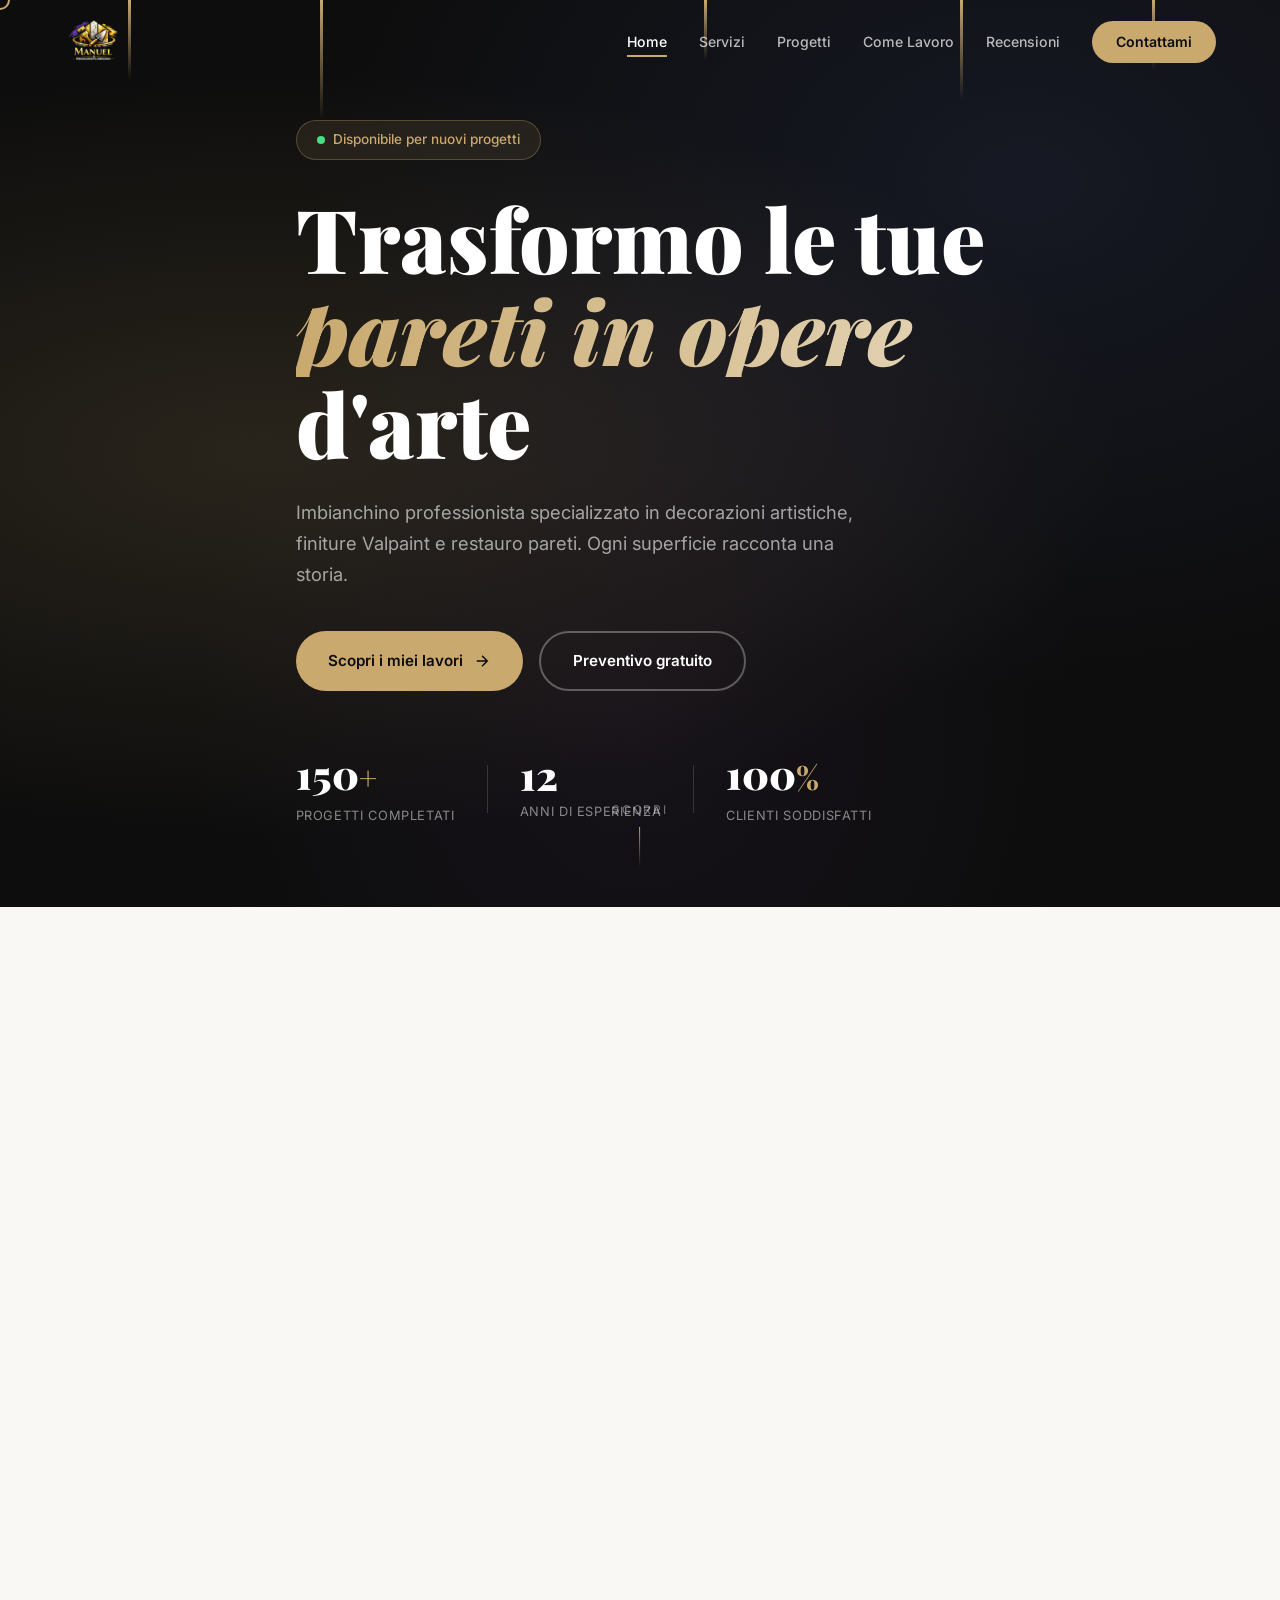
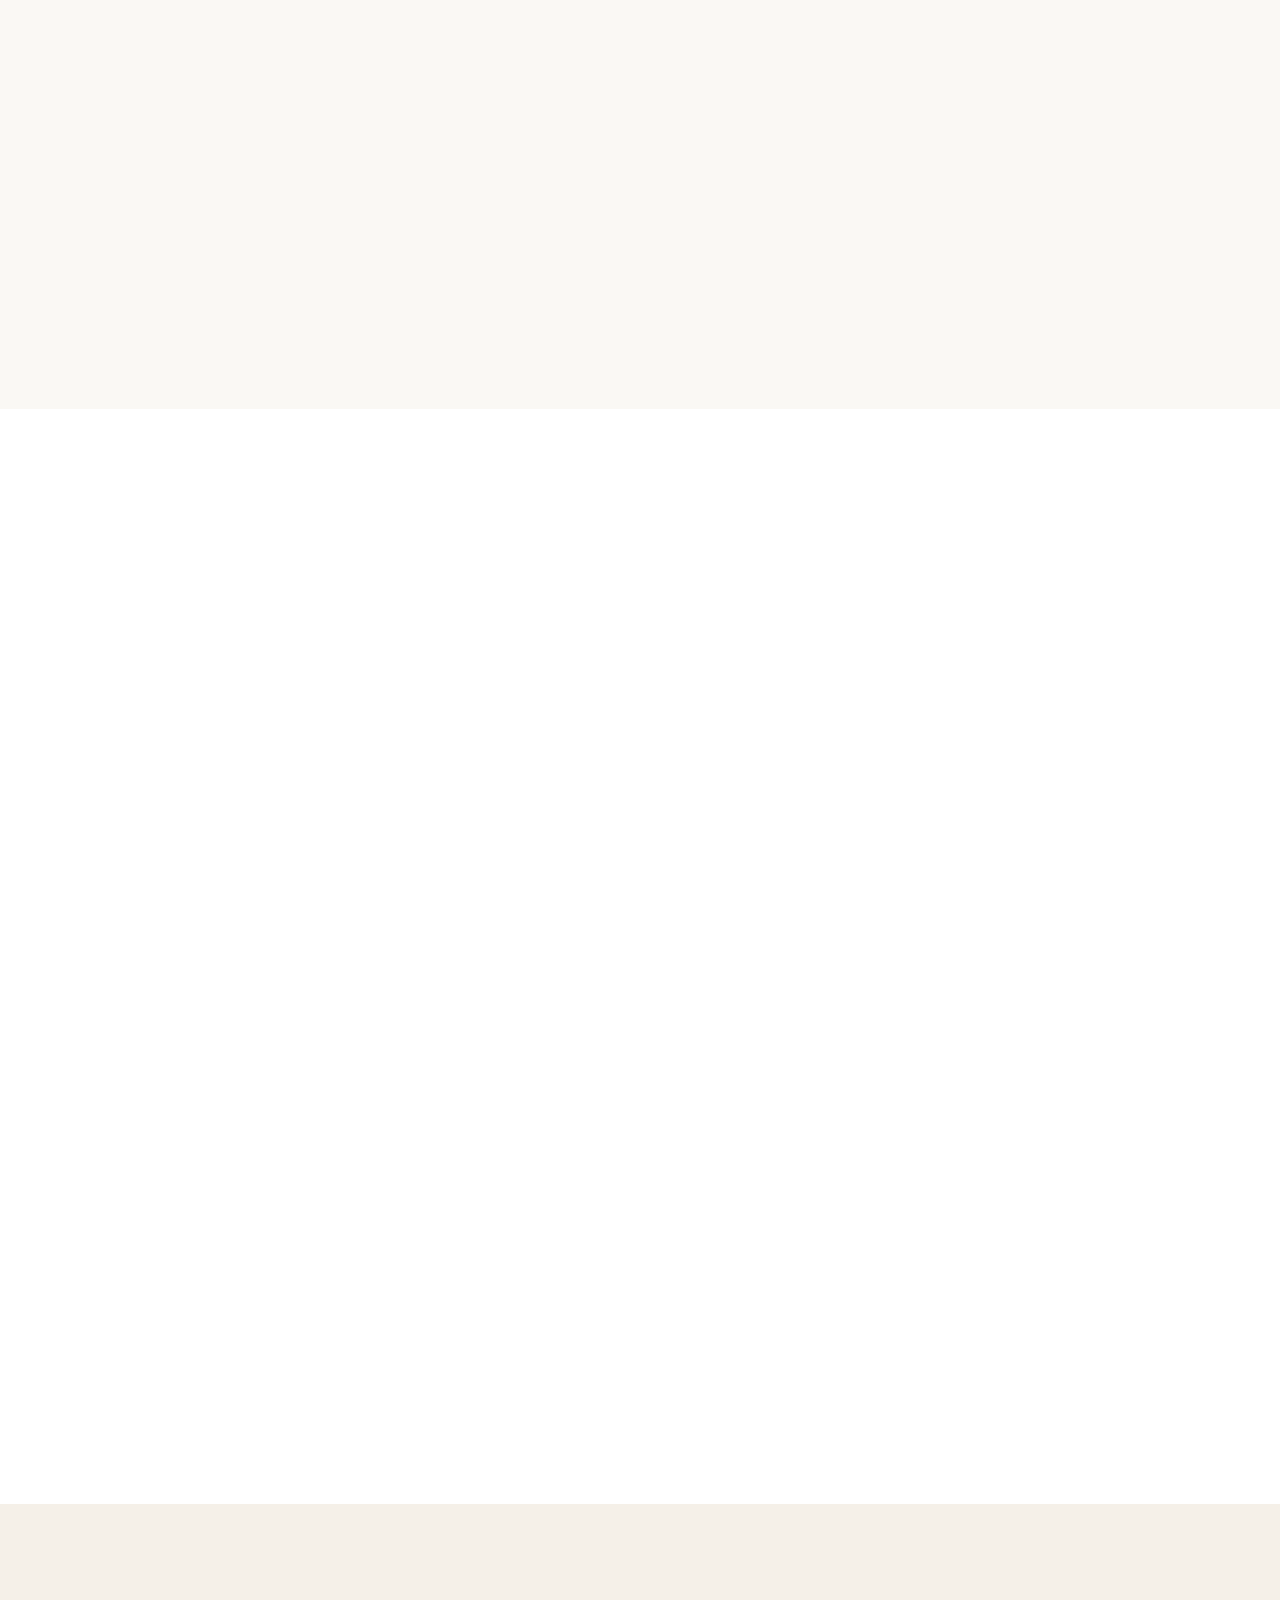
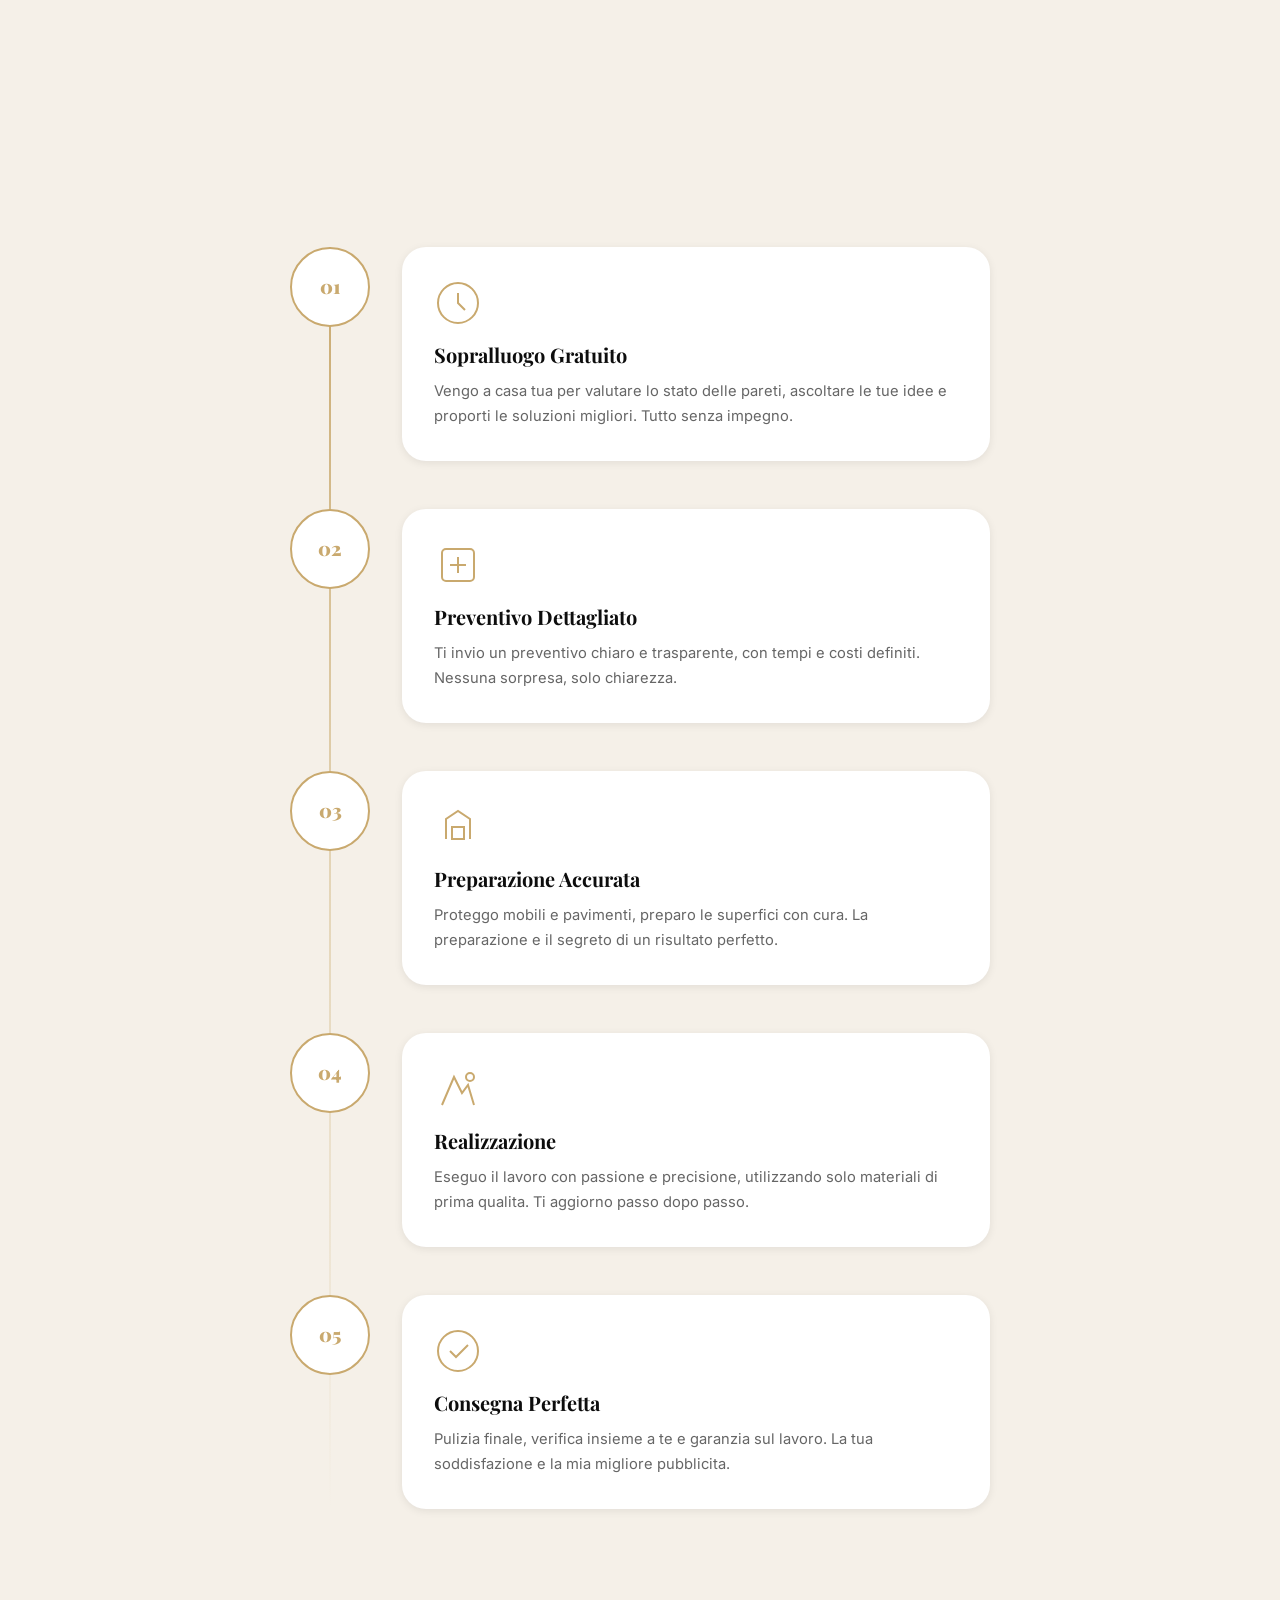
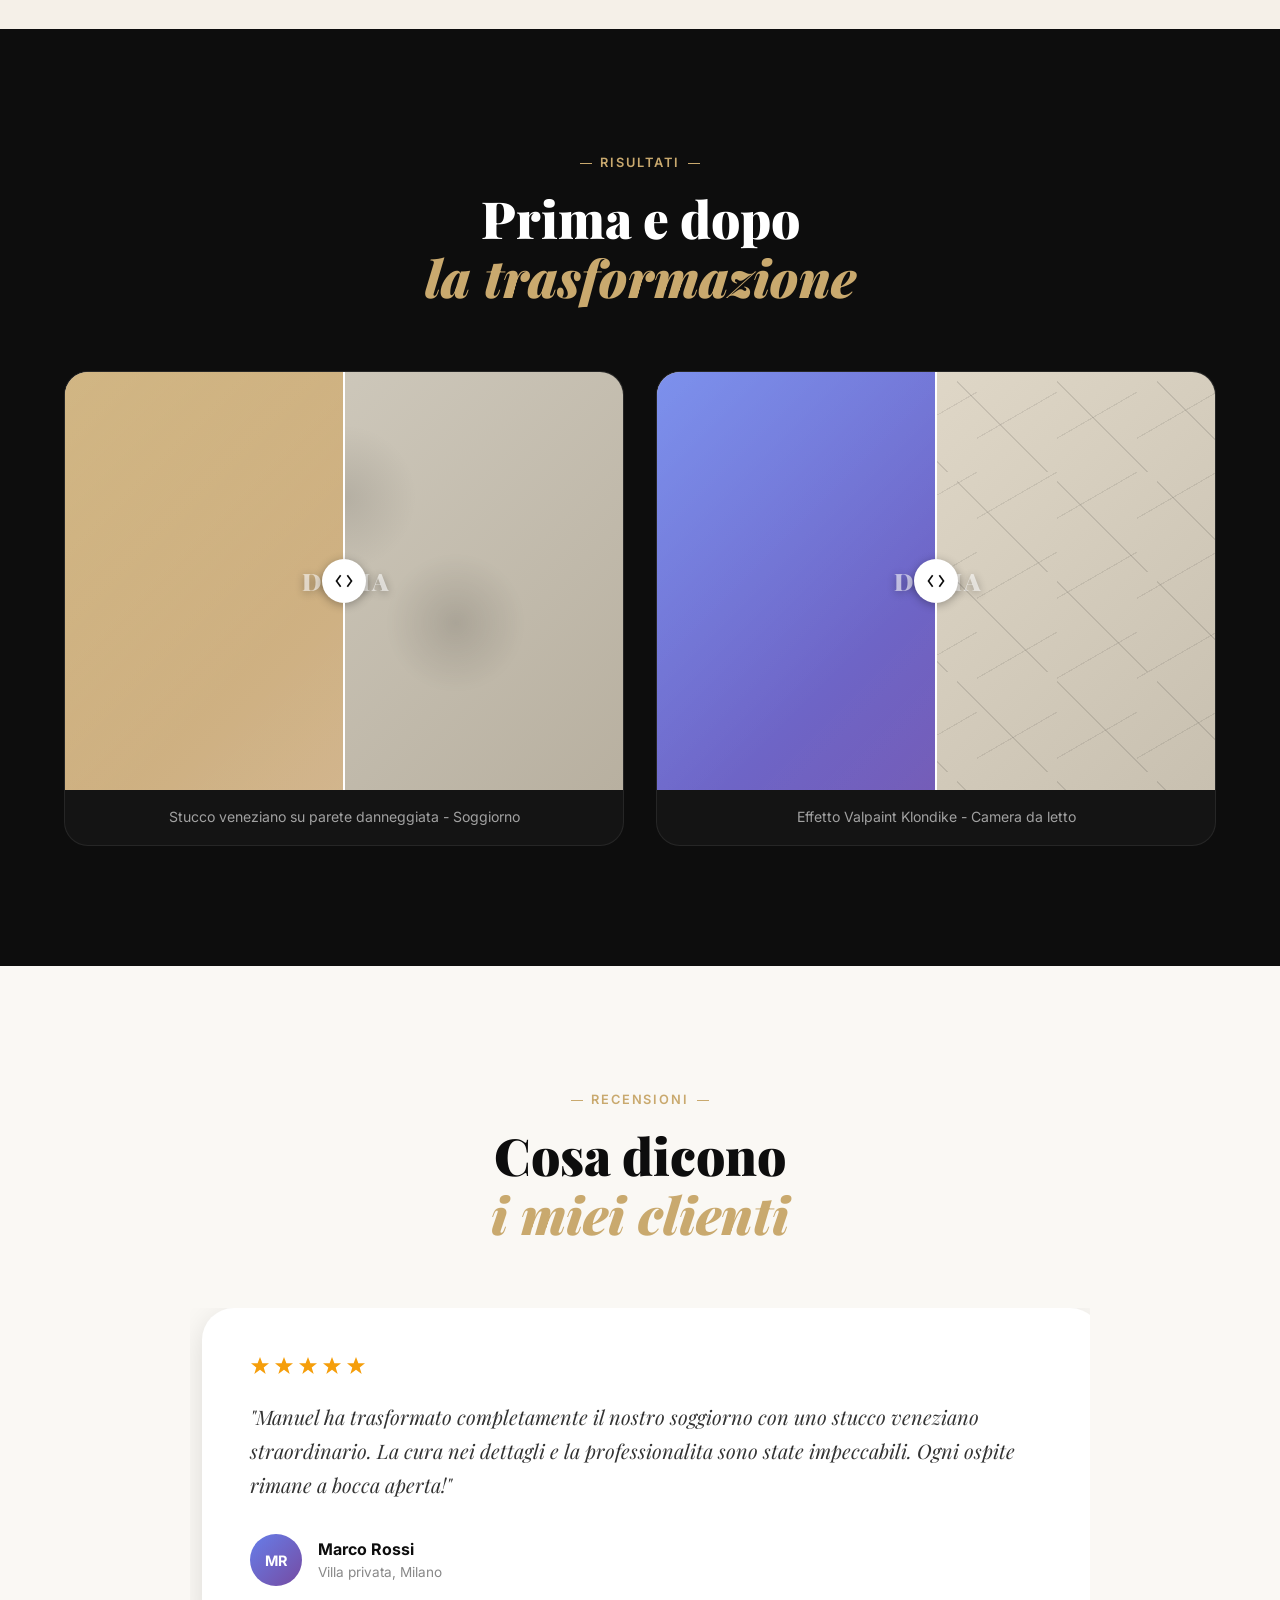
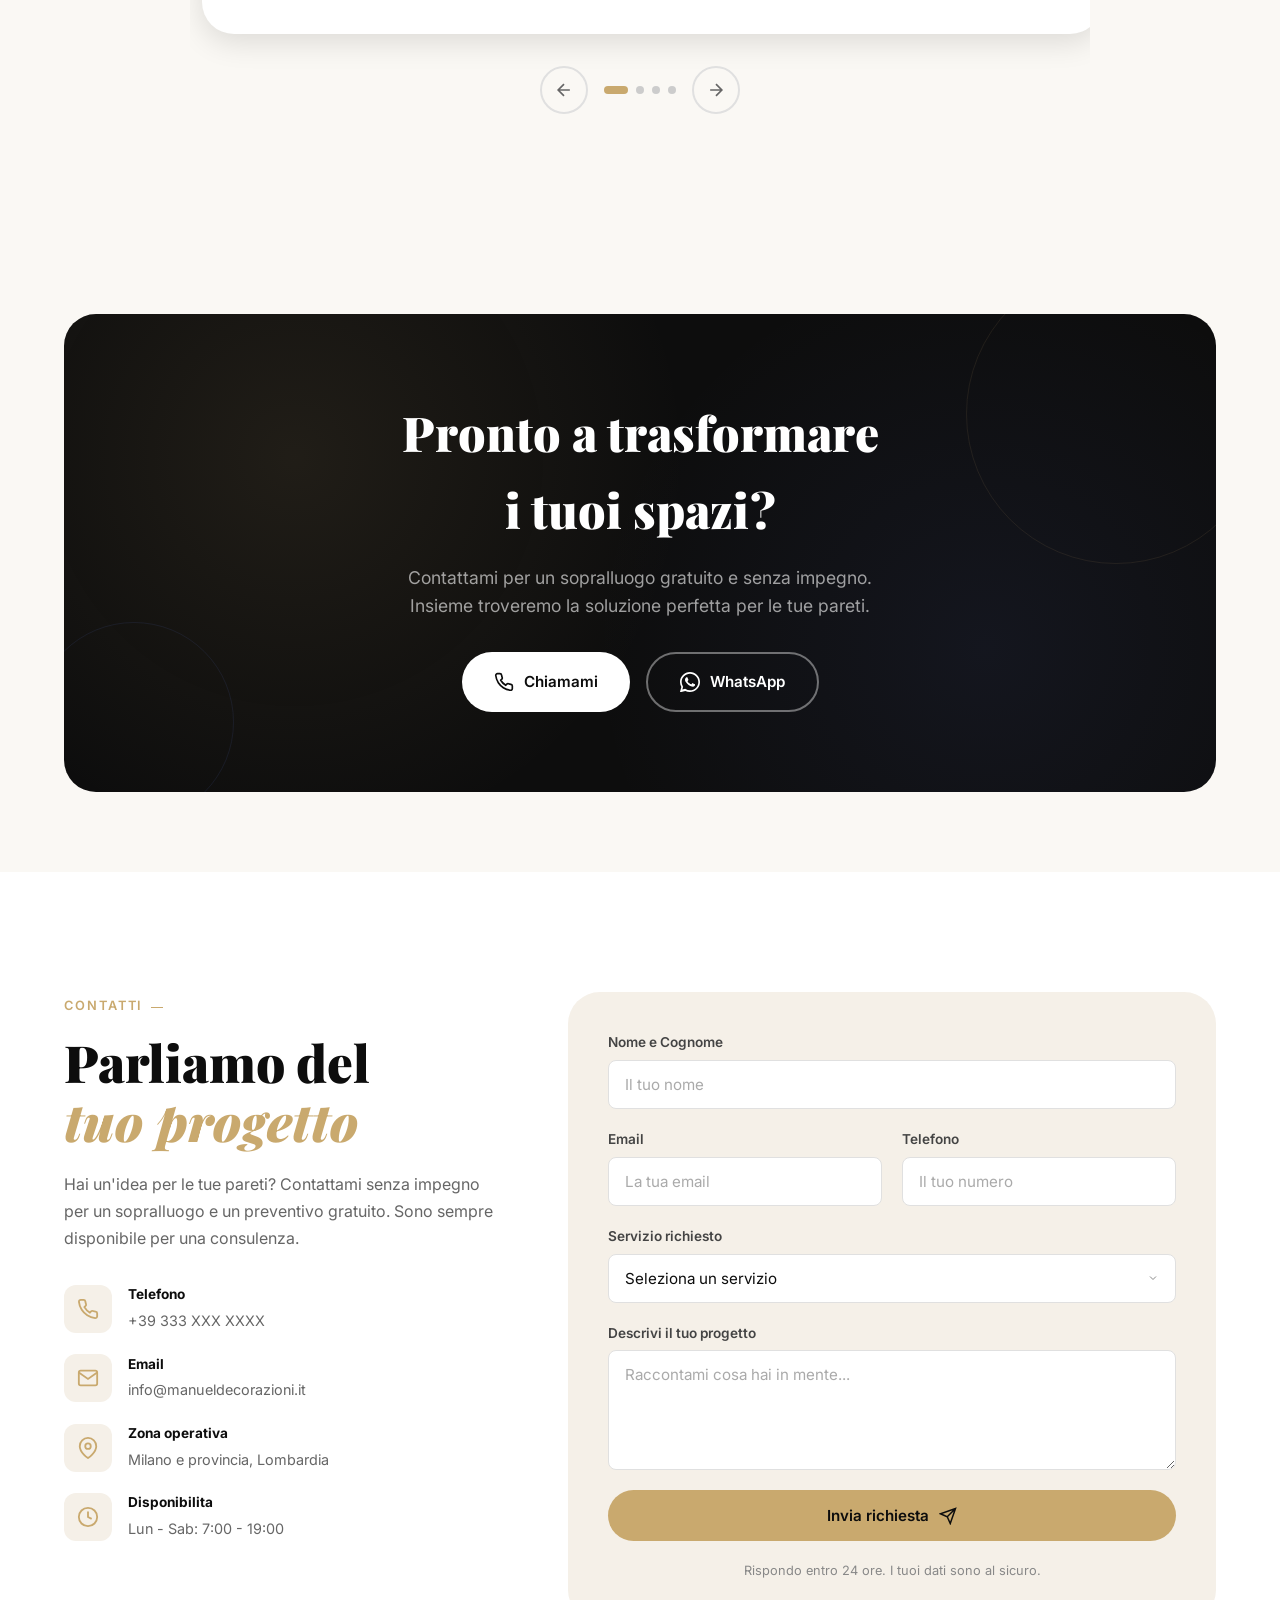
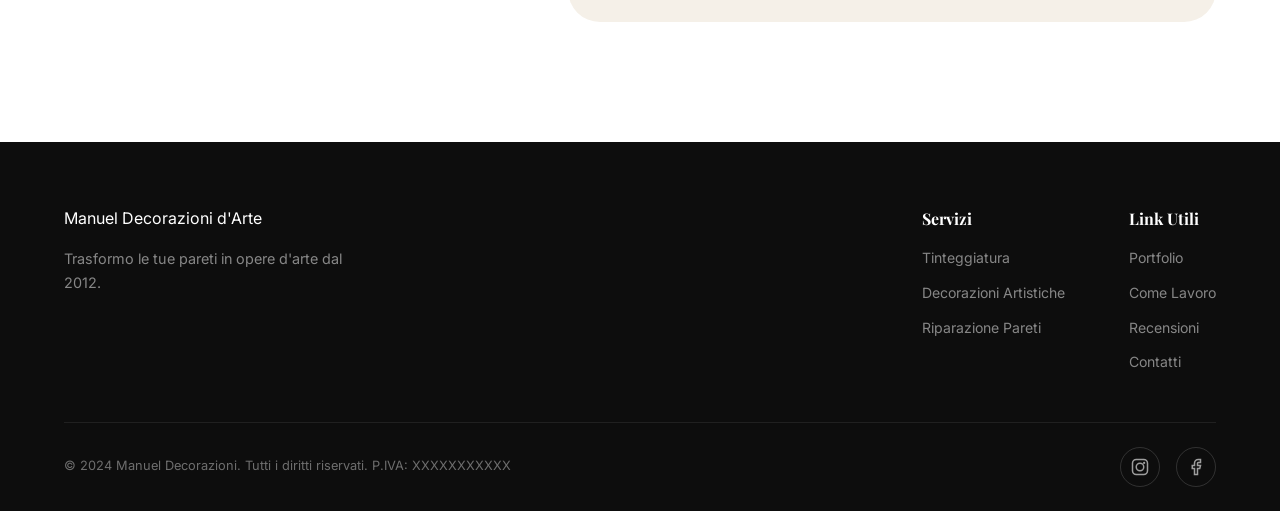
==== commit 6ca2bfae: "feat: replace SVG logo with real logo-manuel.png in header and footer - Compressed logo to 27KB (300" ====
--- a/index.html
+++ b/index.html
@@ -31,19 +31,7 @@
     <nav class="navbar" id="navbar">
         <div class="nav-container">
             <a href="/" class="logo">
-                <span class="logo-icon">
-                    <svg viewBox="0 0 40 40" fill="none" xmlns="http://www.w3.org/2000/svg">
-                        <rect x="5" y="8" width="20" height="24" rx="2" stroke="currentColor" stroke-width="2"/>
-                        <path d="M25 15 L35 8 L35 32 L25 32Z" stroke="currentColor" stroke-width="2" fill="none"/>
-                        <line x1="10" y1="14" x2="20" y2="14" stroke="currentColor" stroke-width="1.5"/>
-                        <line x1="10" y1="18" x2="20" y2="18" stroke="currentColor" stroke-width="1.5"/>
-                        <line x1="10" y1="22" x2="17" y2="22" stroke="currentColor" stroke-width="1.5"/>
-                    </svg>
-                </span>
-                <div class="logo-text">
-                    <span class="logo-name">Manuel</span>
-                    <span class="logo-sub">Decorazioni d'Arte</span>
-                </div>
+                <img src="images/logo-manuel.png" alt="Manuel Decorazioni & Restauro" class="logo-img">
             </a>
             <div class="nav-links" id="navLinks">
                 <a href="#home" class="nav-link active">Home</a>
--- a/css/style.css
+++ b/css/style.css
@@ -212,12 +212,12 @@
     left: 0;
     right: 0;
     z-index: 1000;
-    padding: 20px 0;
+    padding: 12px 0;
     transition: all var(--transition-base);
 }
 
 .navbar.scrolled {
-    padding: 12px 0;
+    padding: 8px 0;
     background: rgba(13, 13, 13, 0.95);
     backdrop-filter: blur(20px);
     -webkit-backdrop-filter: blur(20px);
@@ -236,34 +236,17 @@
 .logo {
     display: flex;
     align-items: center;
-    gap: 12px;
-    color: var(--color-white);
-}
-
-.logo-icon {
-    width: 40px;
-    height: 40px;
-    color: var(--color-primary);
-}
-
-.logo-text {
-    display: flex;
-    flex-direction: column;
-}
-
-.logo-name {
-    font-family: var(--font-display);
-    font-size: 1.3rem;
-    font-weight: 700;
-    line-height: 1.1;
-}
-
-.logo-sub {
-    font-size: 0.65rem;
-    text-transform: uppercase;
-    letter-spacing: 0.15em;
-    color: var(--color-primary);
-    font-weight: 500;
+}
+
+.logo-img {
+    height: 60px;
+    width: auto;
+    object-fit: contain;
+    transition: height var(--transition-base);
+}
+
+.navbar.scrolled .logo-img {
+    height: 48px;
 }
 
 .nav-links {
@@ -324,6 +307,7 @@
     display: none;
     flex-direction: column;
     gap: 5px;
+    position: relative;
     padding: 8px;
     z-index: 1001;
 }
@@ -1682,18 +1666,27 @@
 @media (max-width: 768px) {
     .hamburger {
         display: flex;
+        z-index: 10000;
     }
 
     .nav-links {
         position: fixed;
-        inset: 0;
+        top: 0;
+        left: 0;
+        right: 0;
+        bottom: 0;
+        width: 100vw;
+        height: 100vh;
         background: rgba(13, 13, 13, 0.98);
         backdrop-filter: blur(20px);
+        -webkit-backdrop-filter: blur(20px);
         flex-direction: column;
         justify-content: center;
+        align-items: center;
         gap: 24px;
         transform: translateX(100%);
         transition: transform var(--transition-base);
+        z-index: 9999;
     }
 
     .nav-links.open {
@@ -1779,6 +1772,14 @@
     .contatti-form-wrap {
         padding: 24px;
     }
+
+    .logo-img {
+        height: 50px;
+    }
+
+    .navbar.scrolled .logo-img {
+        height: 42px;
+    }
 }
 
 @media (max-width: 480px) {
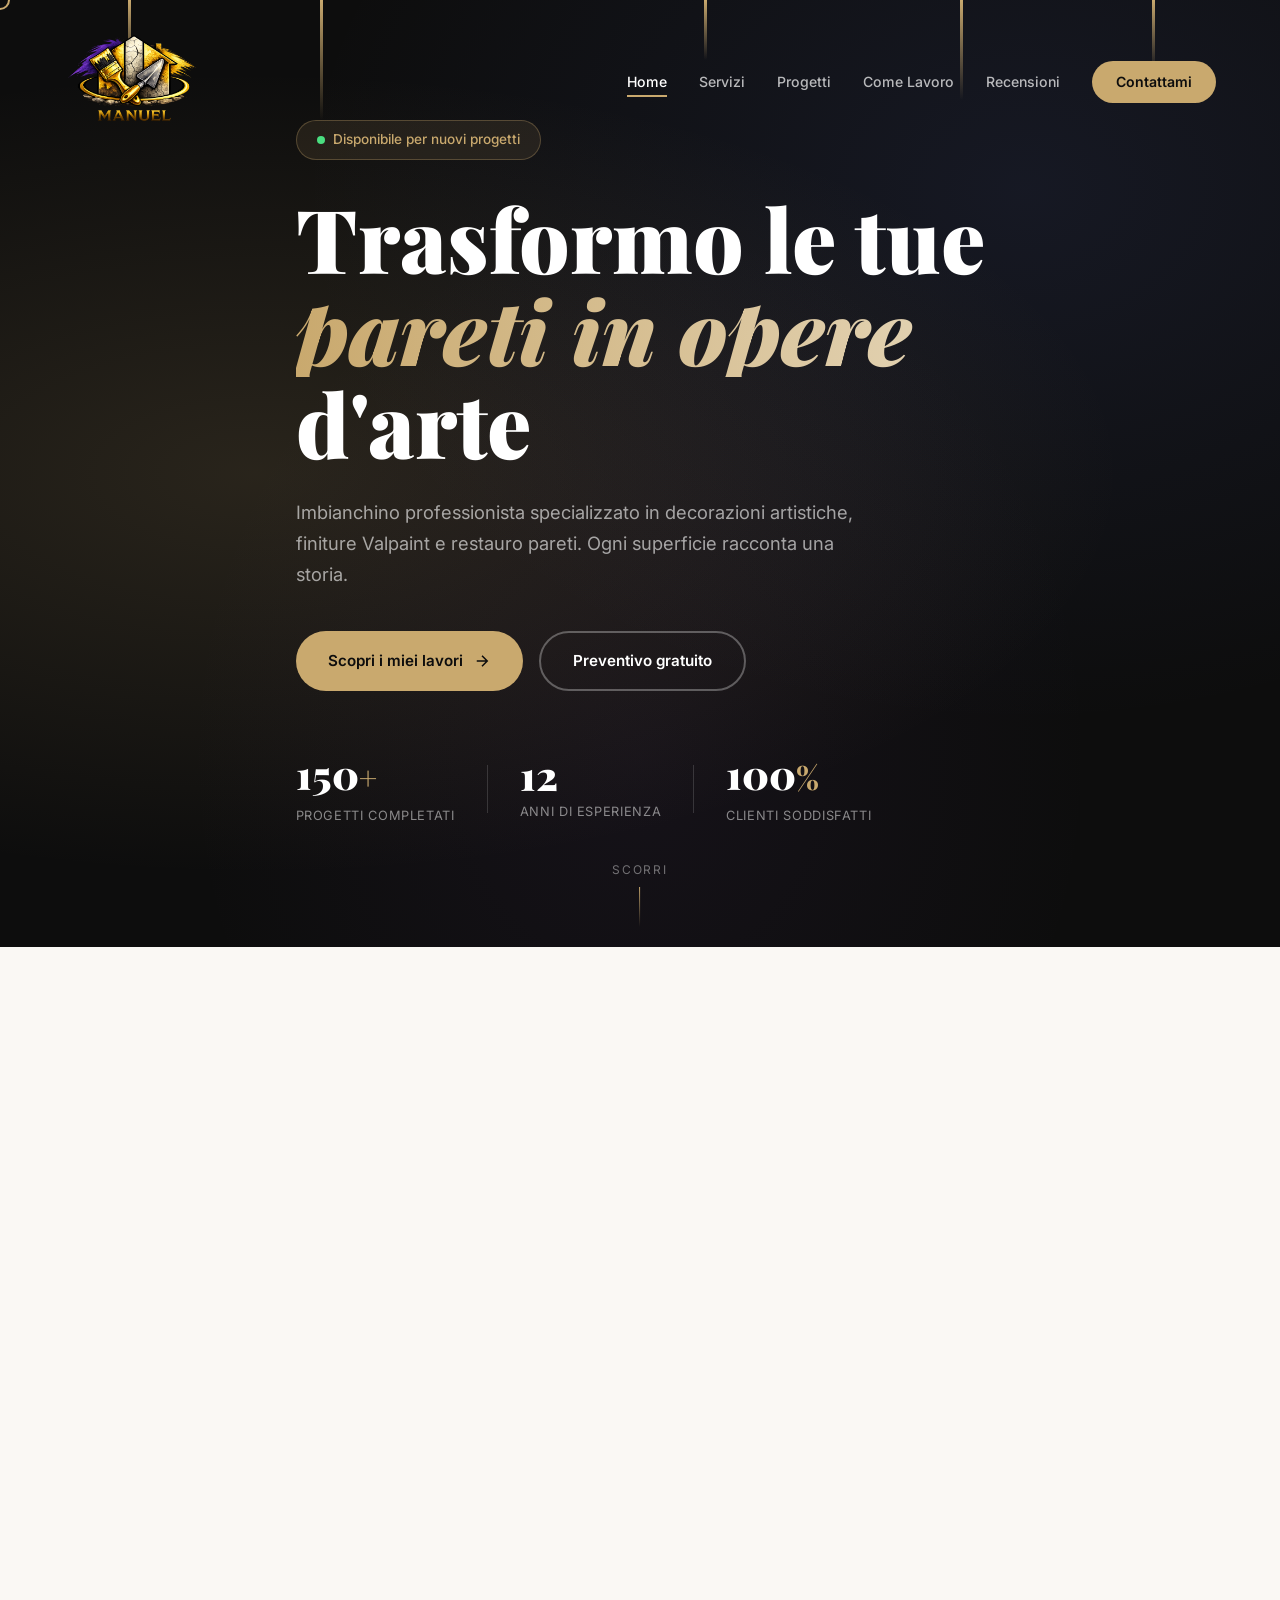
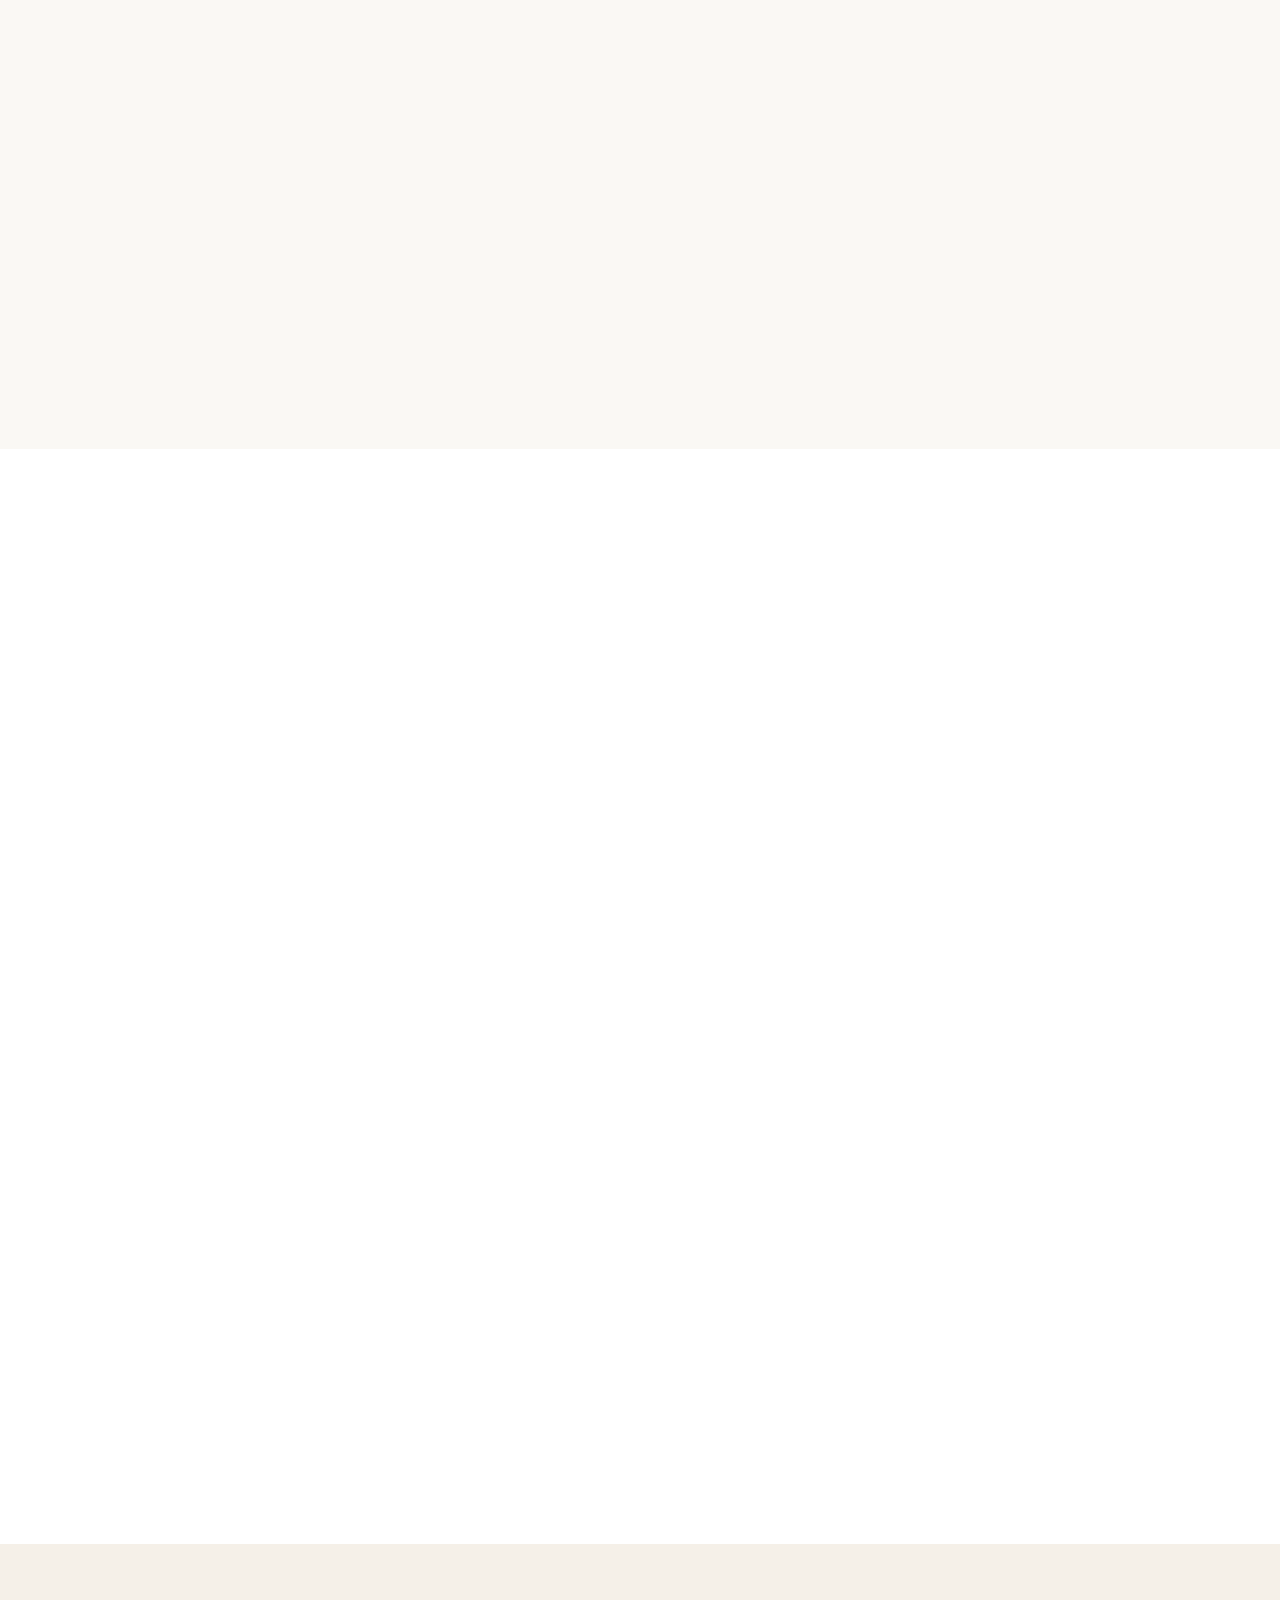
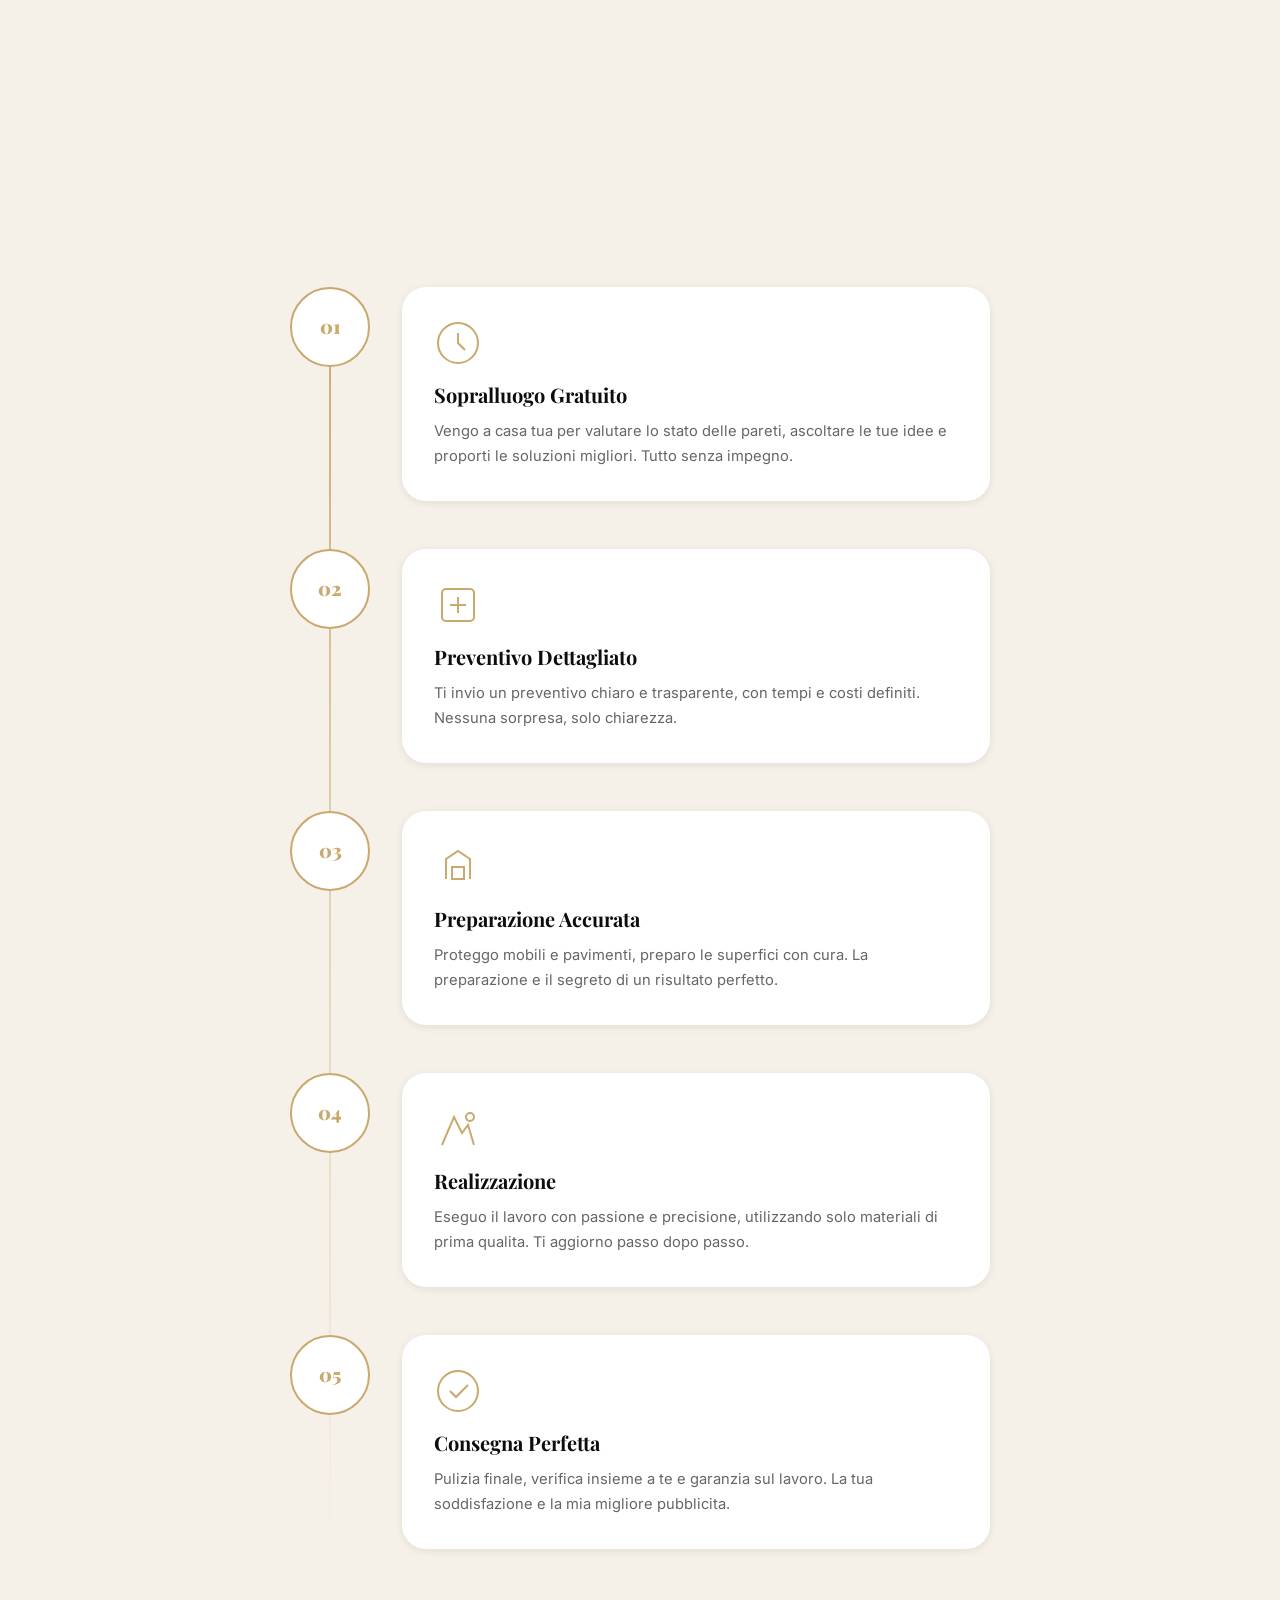
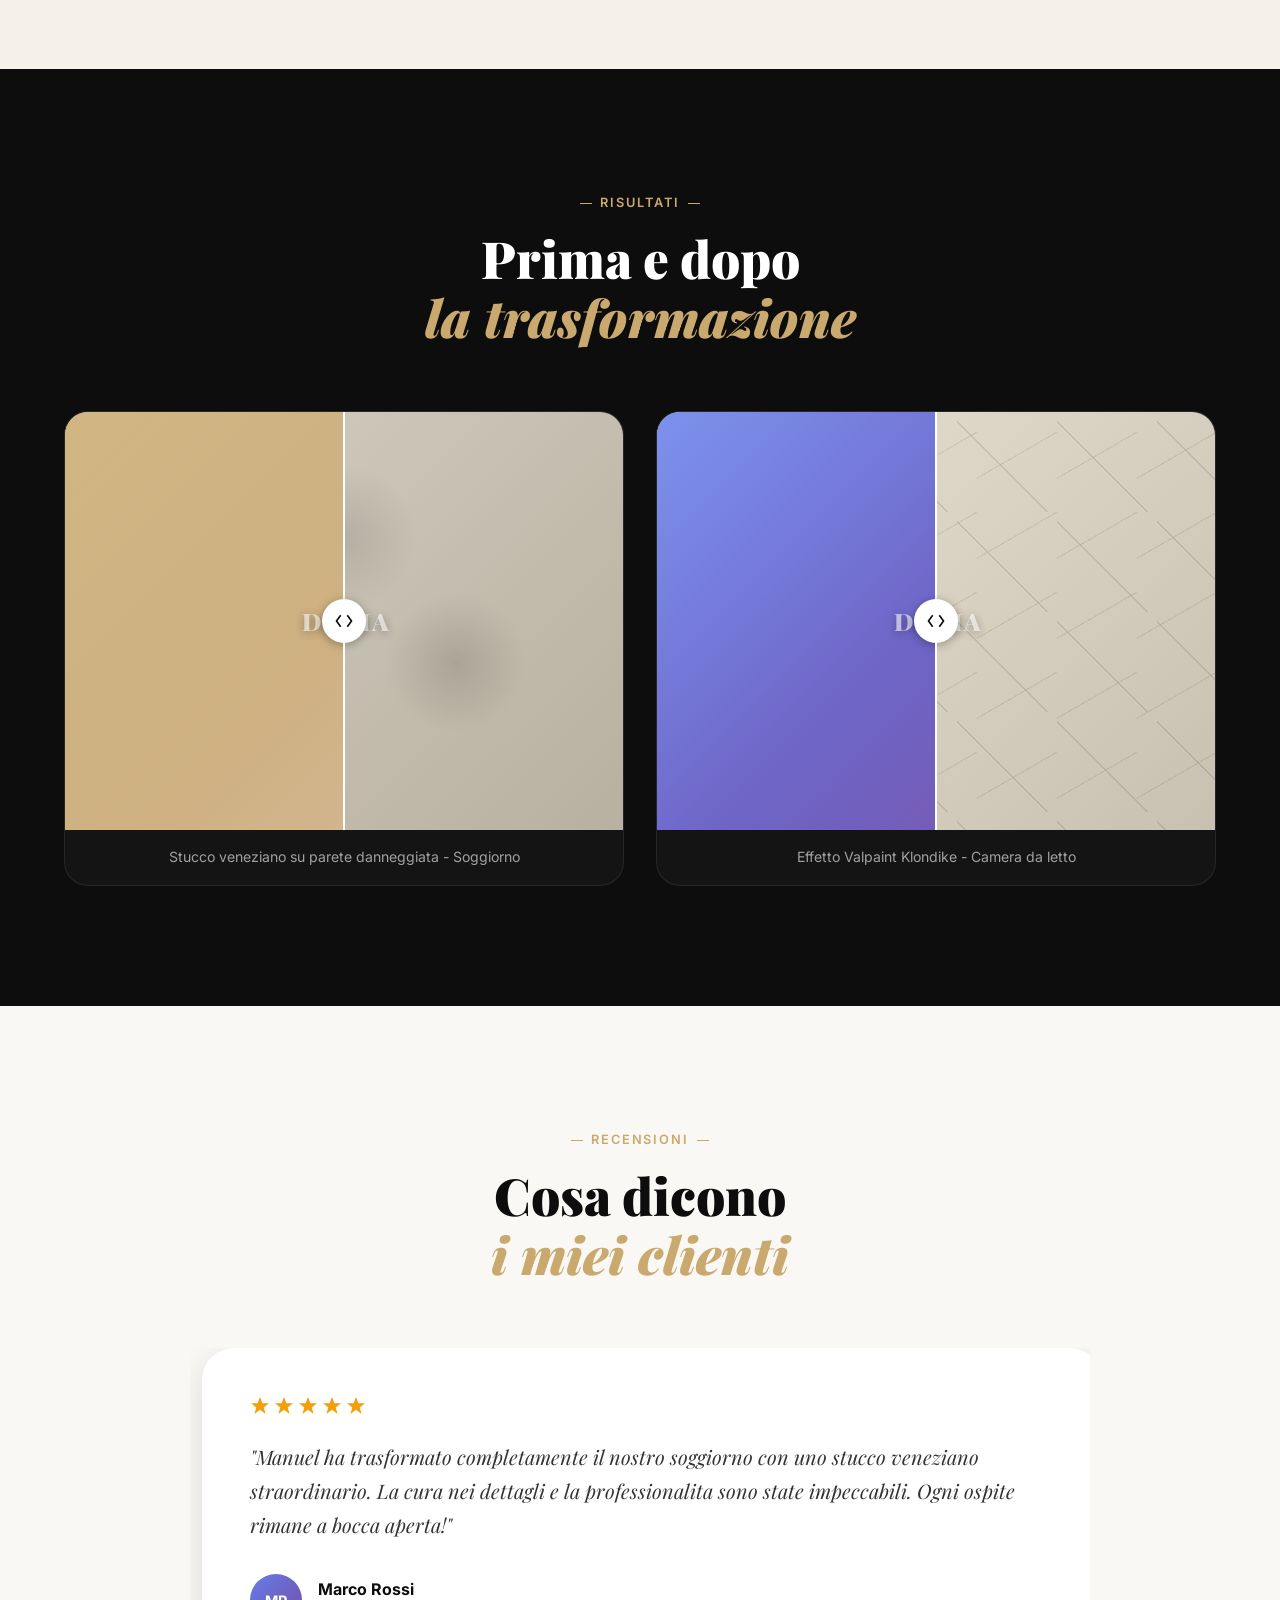
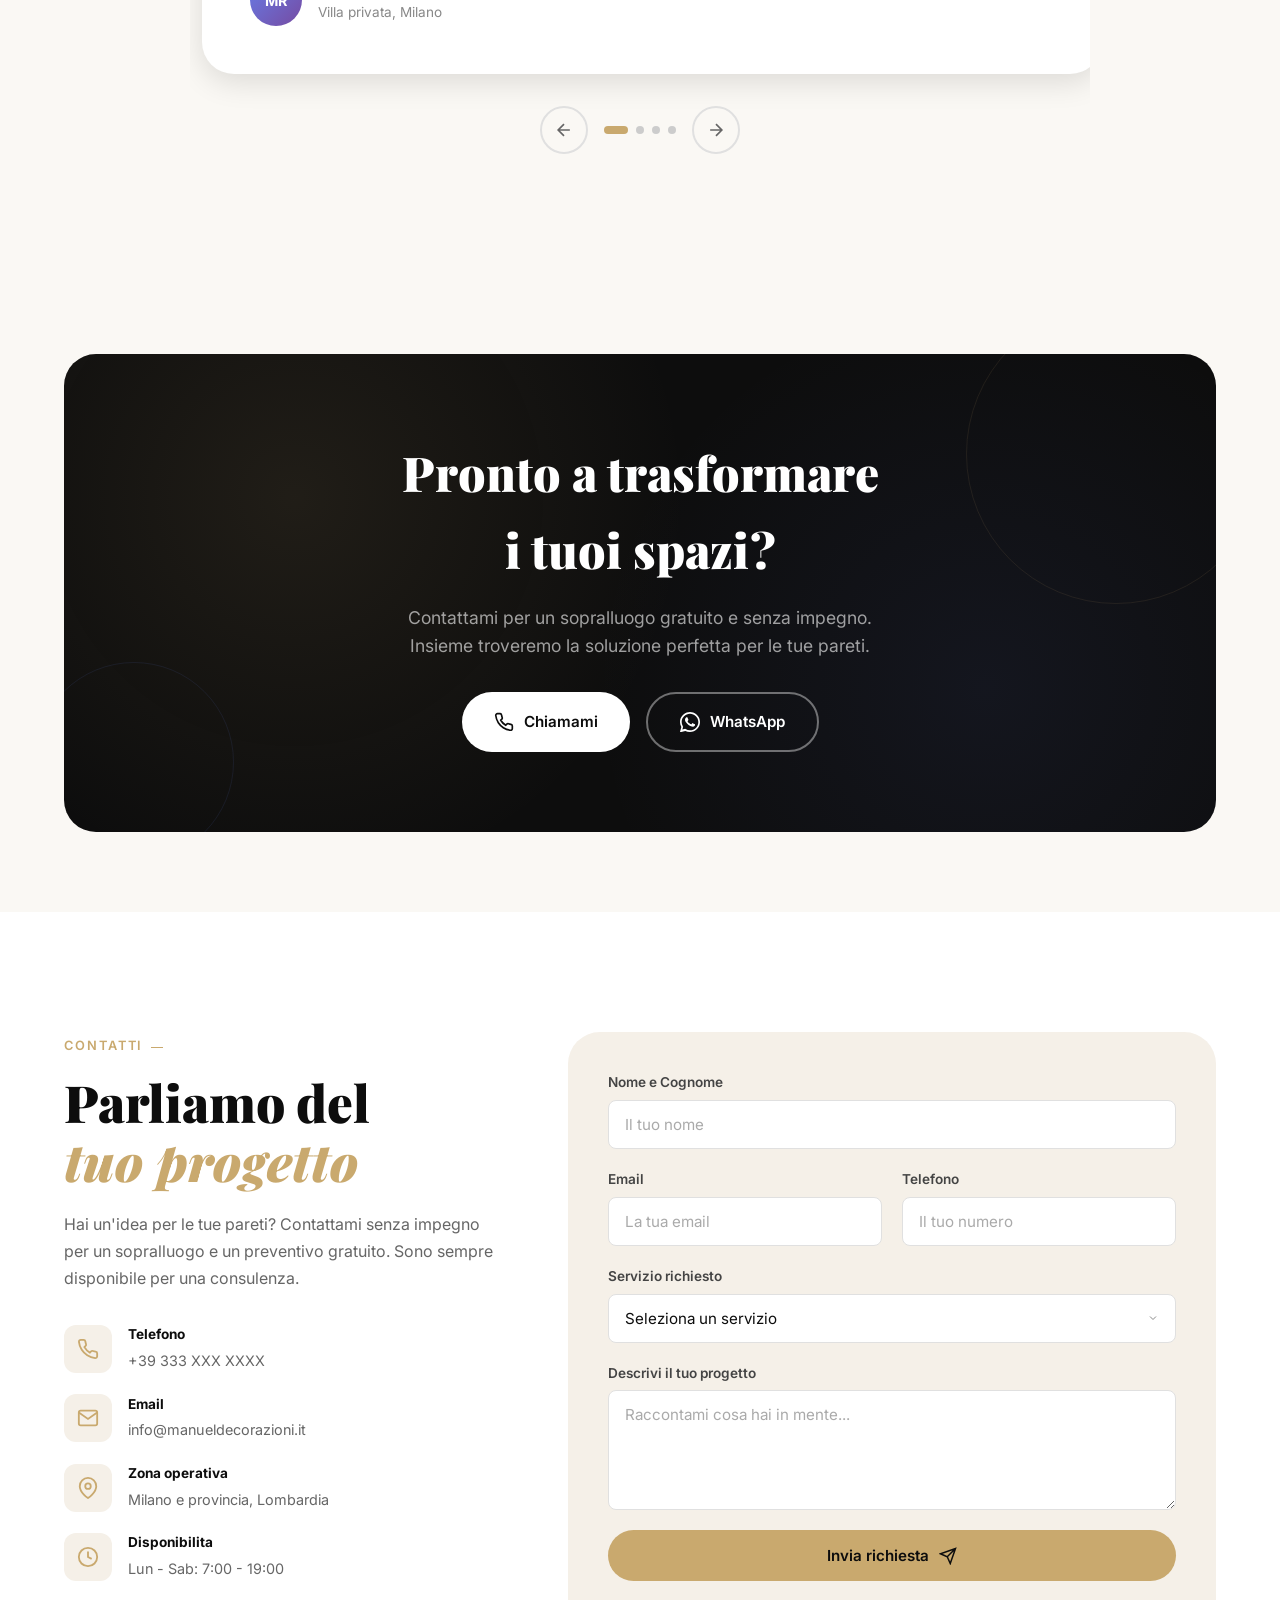
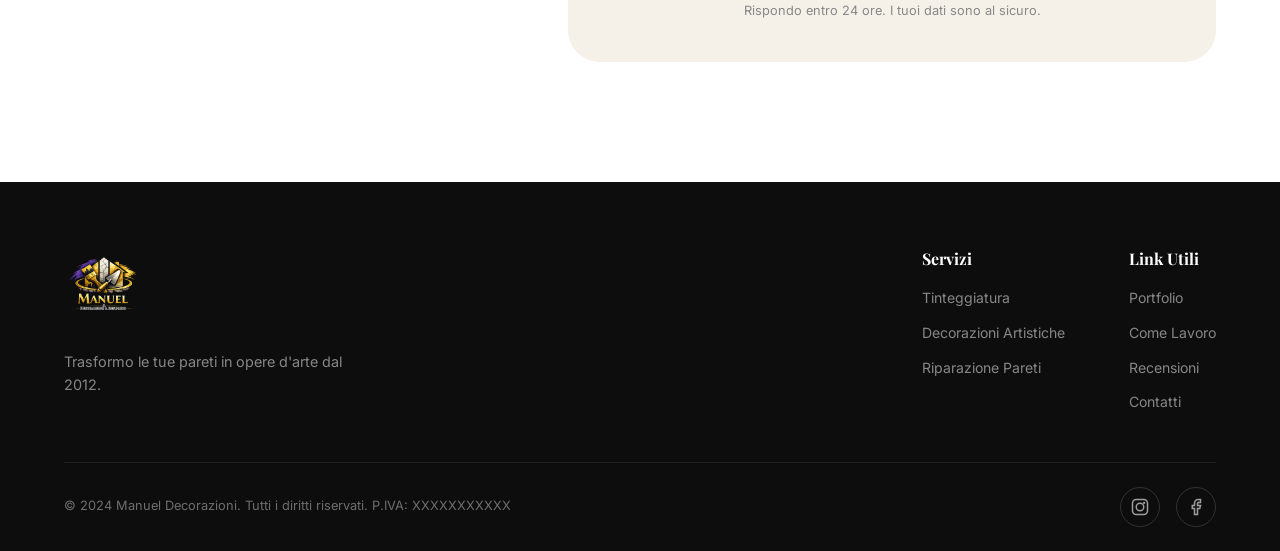
==== commit b1f8afa4: "Aggiorna loghi header/footer, favicon, fix hero scroll e link Instagram - Header: logo-header di def" ====
--- a/index.html
+++ b/index.html
@@ -8,6 +8,7 @@
     <link rel="preconnect" href="https://fonts.googleapis.com">
     <link rel="preconnect" href="https://fonts.gstatic.com" crossorigin>
     <link href="https://fonts.googleapis.com/css2?family=Playfair+Display:ital,wght@0,400;0,700;0,900;1,400&family=Inter:wght@300;400;500;600;700&family=Caveat:wght@400;700&display=swap" rel="stylesheet">
+    <link rel="icon" type="image/png" href="images/icona-sito-manuel.png">
     <link rel="stylesheet" href="css/style.css">
     <link rel="stylesheet" href="css/animations.css">
 </head>
@@ -31,7 +32,8 @@
     <nav class="navbar" id="navbar">
         <div class="nav-container">
             <a href="/" class="logo">
-                <img src="images/logo-manuel.png" alt="Manuel Decorazioni & Restauro" class="logo-img">
+                <img src="images/logo-header.png" alt="Manuel Decorazioni & Restauro" class="logo-img logo-default">
+                <img src="images/logo-pulito.png" alt="Manuel Decorazioni & Restauro" class="logo-img logo-scrolled">
             </a>
             <div class="nav-links" id="navLinks">
                 <a href="#home" class="nav-link active">Home</a>
@@ -618,19 +620,7 @@
             <div class="footer-top">
                 <div class="footer-brand">
                     <a href="/" class="logo">
-                        <span class="logo-icon">
-                            <svg viewBox="0 0 40 40" fill="none" xmlns="http://www.w3.org/2000/svg">
-                                <rect x="5" y="8" width="20" height="24" rx="2" stroke="currentColor" stroke-width="2"/>
-                                <path d="M25 15 L35 8 L35 32 L25 32Z" stroke="currentColor" stroke-width="2" fill="none"/>
-                                <line x1="10" y1="14" x2="20" y2="14" stroke="currentColor" stroke-width="1.5"/>
-                                <line x1="10" y1="18" x2="20" y2="18" stroke="currentColor" stroke-width="1.5"/>
-                                <line x1="10" y1="22" x2="17" y2="22" stroke="currentColor" stroke-width="1.5"/>
-                            </svg>
-                        </span>
-                        <div class="logo-text">
-                            <span class="logo-name">Manuel</span>
-                            <span class="logo-sub">Decorazioni d'Arte</span>
-                        </div>
+                        <img src="images/logo-footer.png" alt="Manuel Decorazioni & Restauro" class="footer-logo-img">
                     </a>
                     <p class="footer-tagline">Trasformo le tue pareti in opere d'arte dal 2012.</p>
                 </div>
@@ -653,10 +643,10 @@
             <div class="footer-bottom">
                 <p>&copy; 2024 Manuel Decorazioni. Tutti i diritti riservati. P.IVA: XXXXXXXXXXX</p>
                 <div class="footer-social">
-                    <a href="#" aria-label="Instagram" target="_blank" rel="noopener">
+                    <a href="https://www.instagram.com/manu.ru11?igsh=Z2FrMGttcmFuOGgw" aria-label="Instagram" target="_blank" rel="noopener">
                         <svg viewBox="0 0 24 24" fill="none" stroke="currentColor" stroke-width="2"><rect x="2" y="2" width="20" height="20" rx="5"/><circle cx="12" cy="12" r="5"/><circle cx="17.5" cy="6.5" r="1.5" fill="currentColor" stroke="none"/></svg>
                     </a>
-                    <a href="#" aria-label="Facebook" target="_blank" rel="noopener">
+                    <a href="https://www.instagram.com/manu.ru11?igsh=Z2FrMGttcmFuOGgw" aria-label="Facebook" target="_blank" rel="noopener">
                         <svg viewBox="0 0 24 24" fill="none" stroke="currentColor" stroke-width="2"><path d="M18 2h-3a5 5 0 00-5 5v3H7v4h3v8h4v-8h3l1-4h-4V7a1 1 0 011-1h3z"/></svg>
                     </a>
                 </div>
--- a/css/style.css
+++ b/css/style.css
@@ -239,14 +239,26 @@
 }
 
 .logo-img {
-    height: 60px;
+    height: 140px;
     width: auto;
     object-fit: contain;
-    transition: height var(--transition-base);
+    transition: all var(--transition-base);
+}
+
+.logo-scrolled {
+    display: none;
+}
+
+.navbar.scrolled .logo-default {
+    display: none;
+}
+
+.navbar.scrolled .logo-scrolled {
+    display: block;
 }
 
 .navbar.scrolled .logo-img {
-    height: 48px;
+    height: 90px;
 }
 
 .nav-links {
@@ -339,7 +351,7 @@
     min-height: 100vh;
     display: flex;
     align-items: center;
-    padding: 120px 0 80px;
+    padding: 120px 0 120px;
     overflow: hidden;
 }
 
@@ -582,7 +594,7 @@
 /* --- Scroll Indicator --- */
 .hero-scroll-indicator {
     position: absolute;
-    bottom: 40px;
+    bottom: 20px;
     left: 50%;
     transform: translateX(-50%);
     display: flex;
@@ -593,6 +605,7 @@
     font-size: 0.75rem;
     text-transform: uppercase;
     letter-spacing: 0.15em;
+    z-index: 3;
 }
 
 .scroll-line {
@@ -1560,6 +1573,13 @@
 
 .footer-brand {
     max-width: 300px;
+}
+
+.footer-logo-img {
+    height: 80px;
+    width: auto;
+    object-fit: contain;
+    margin-bottom: 8px;
 }
 
 .footer-tagline {
@@ -1774,11 +1794,11 @@
     }
 
     .logo-img {
-        height: 50px;
+        height: 110px;
     }
 
     .navbar.scrolled .logo-img {
-        height: 42px;
+        height: 75px;
     }
 }
 
@@ -1787,6 +1807,14 @@
         --container-padding: 16px;
     }
 
+    .logo-img {
+        height: 85px;
+    }
+
+    .navbar.scrolled .logo-img {
+        height: 60px;
+    }
+
     .hero {
         padding: 100px 0 60px;
     }
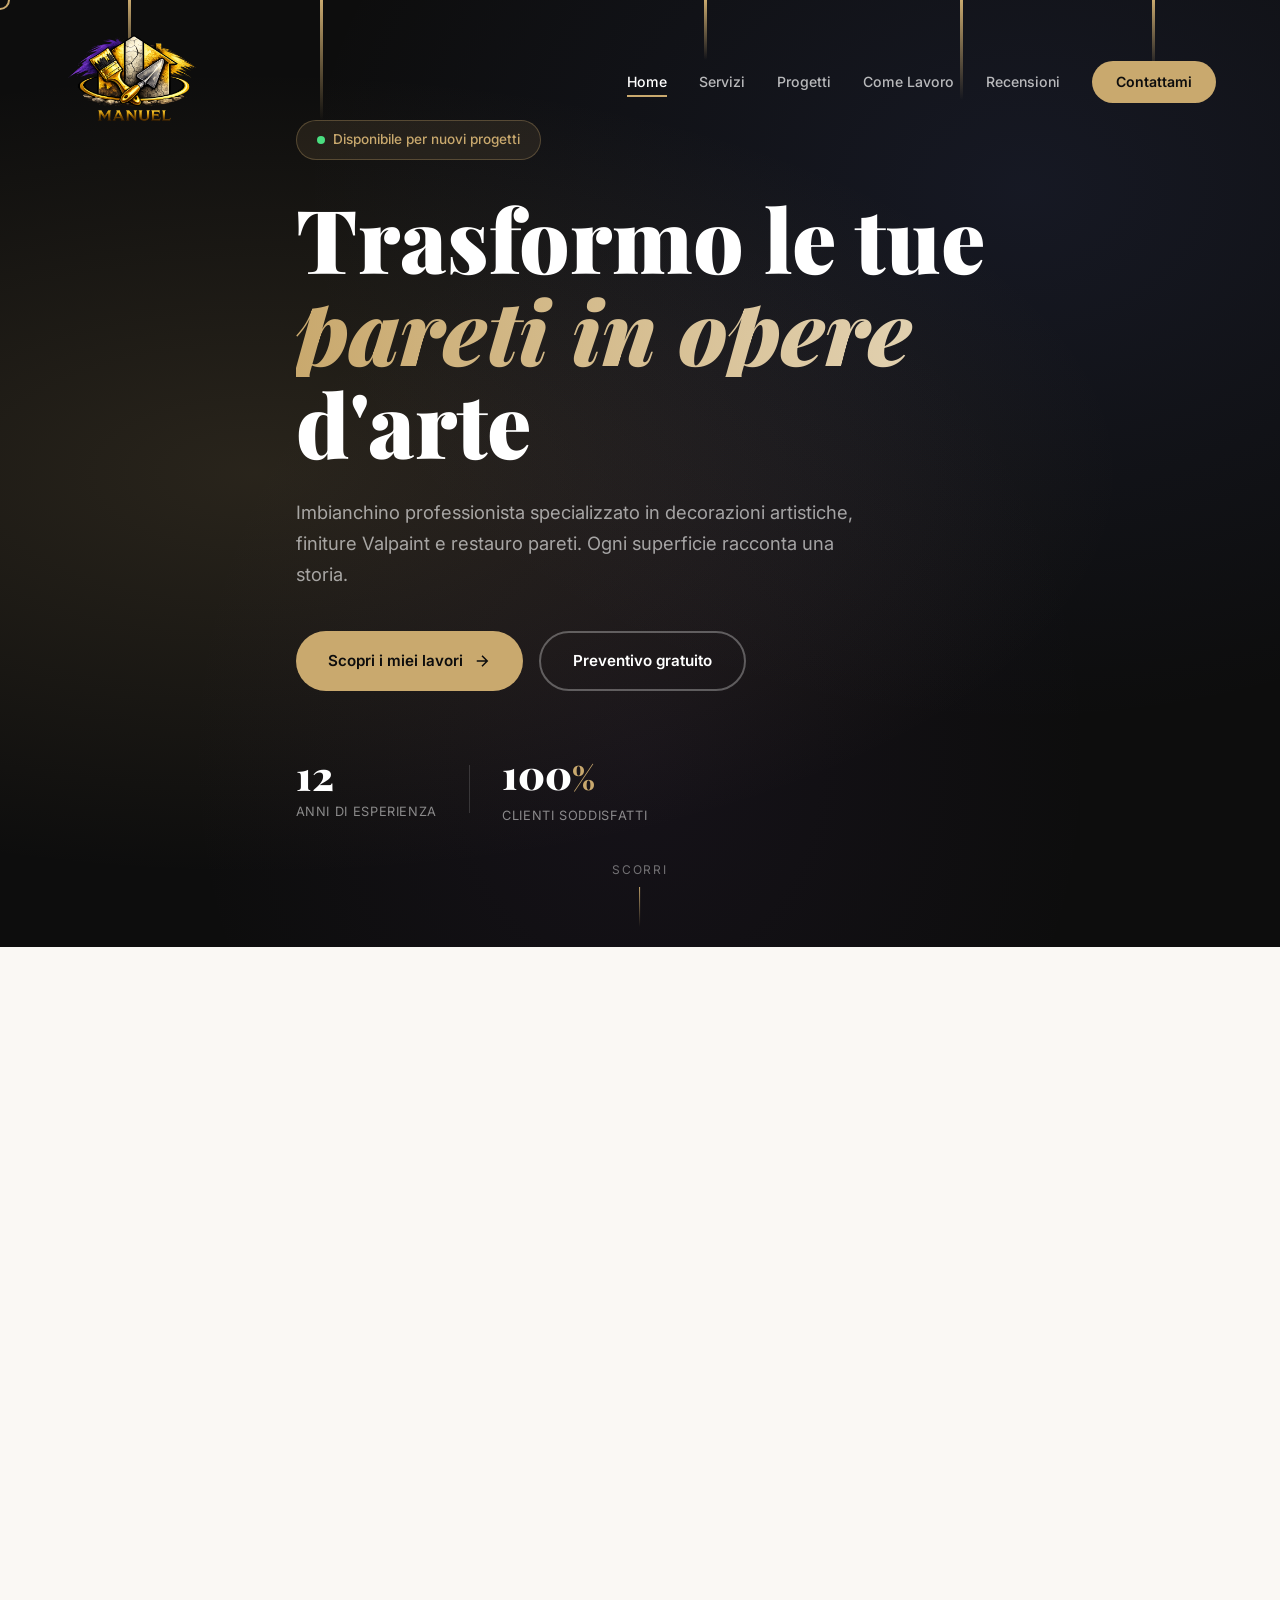
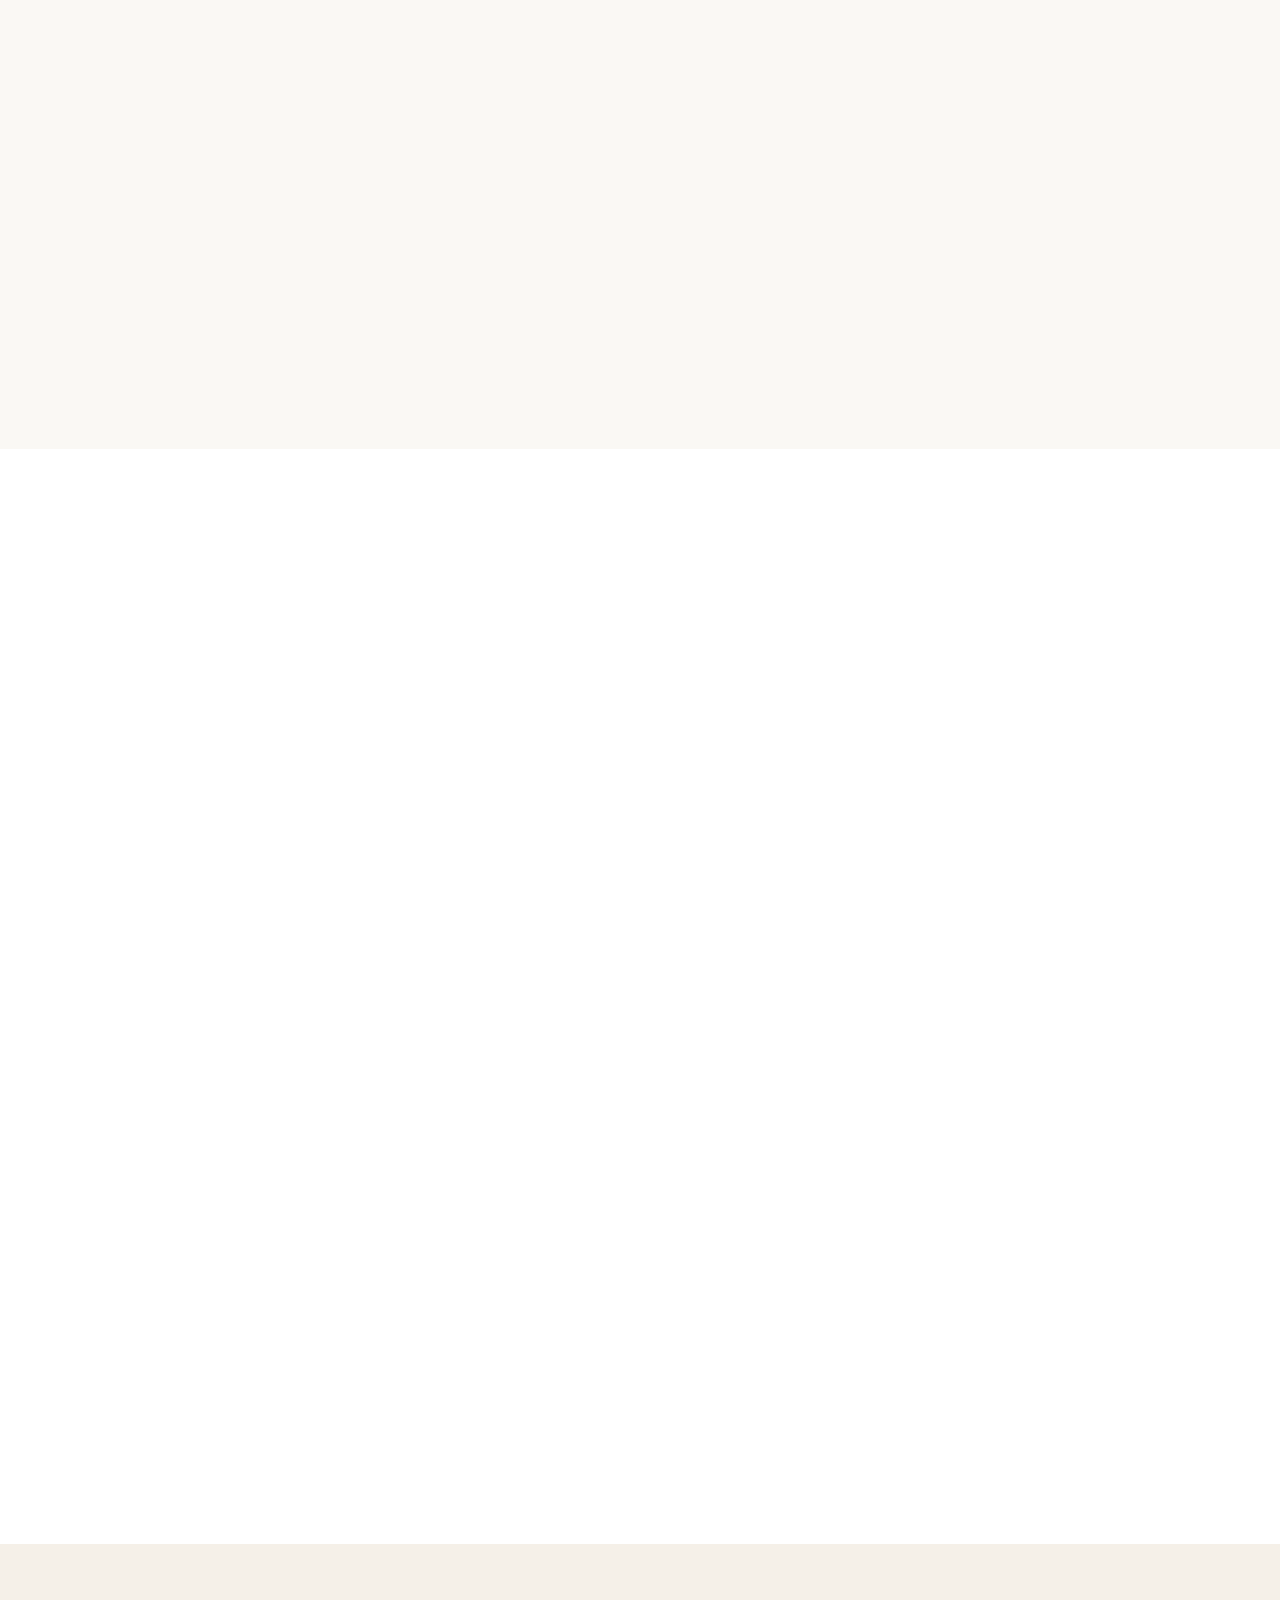
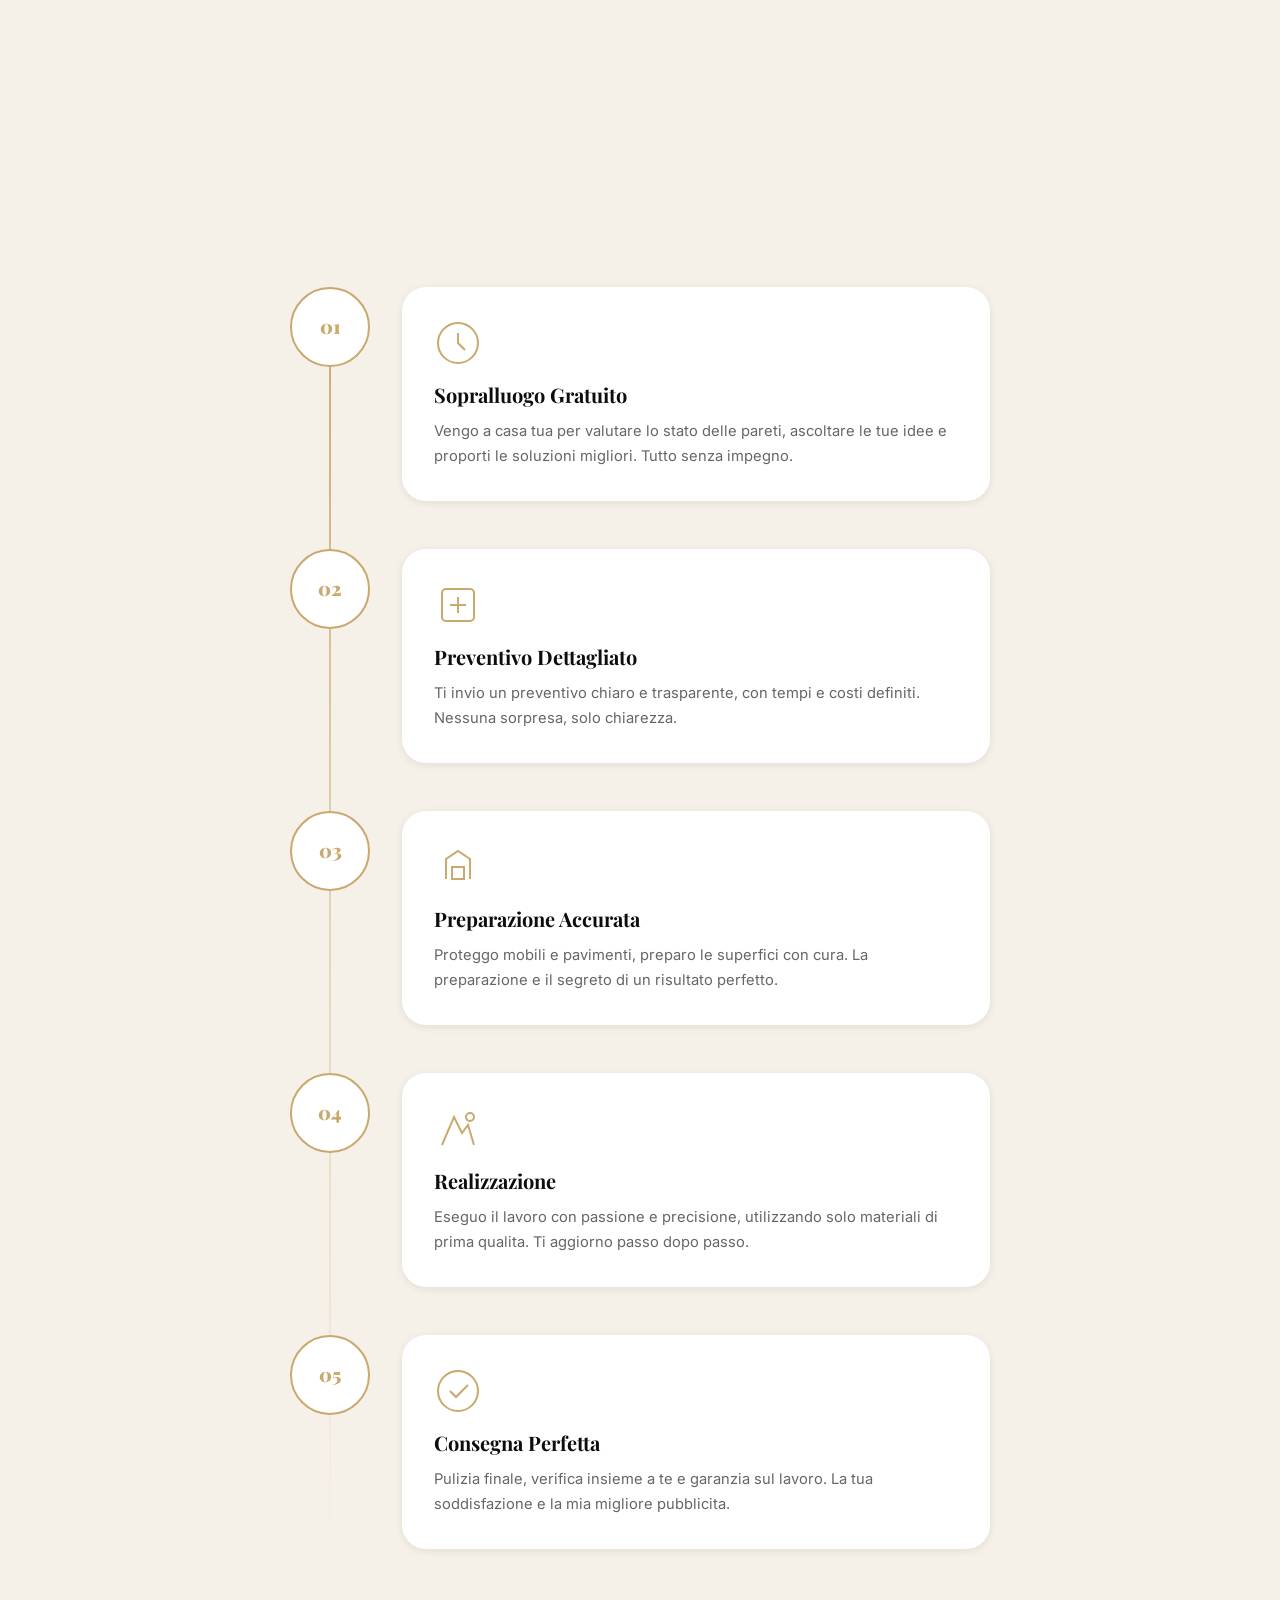
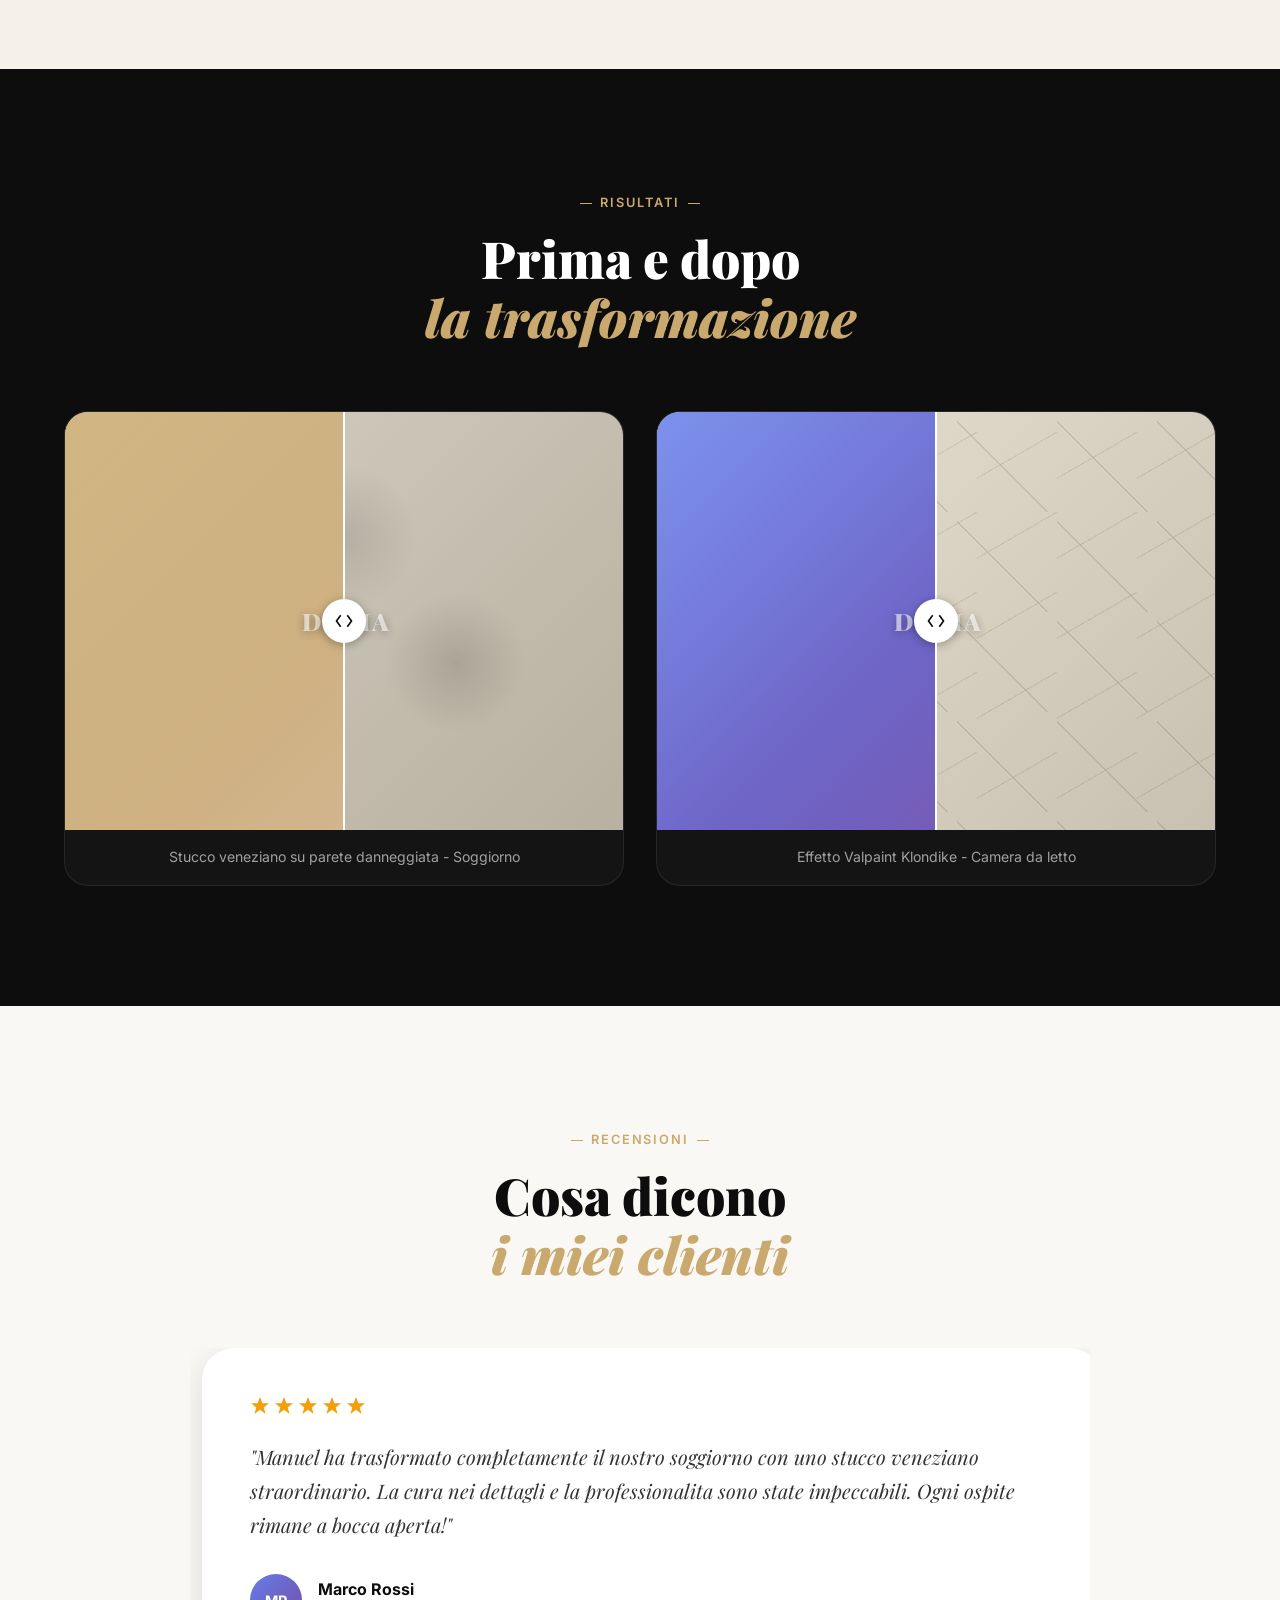
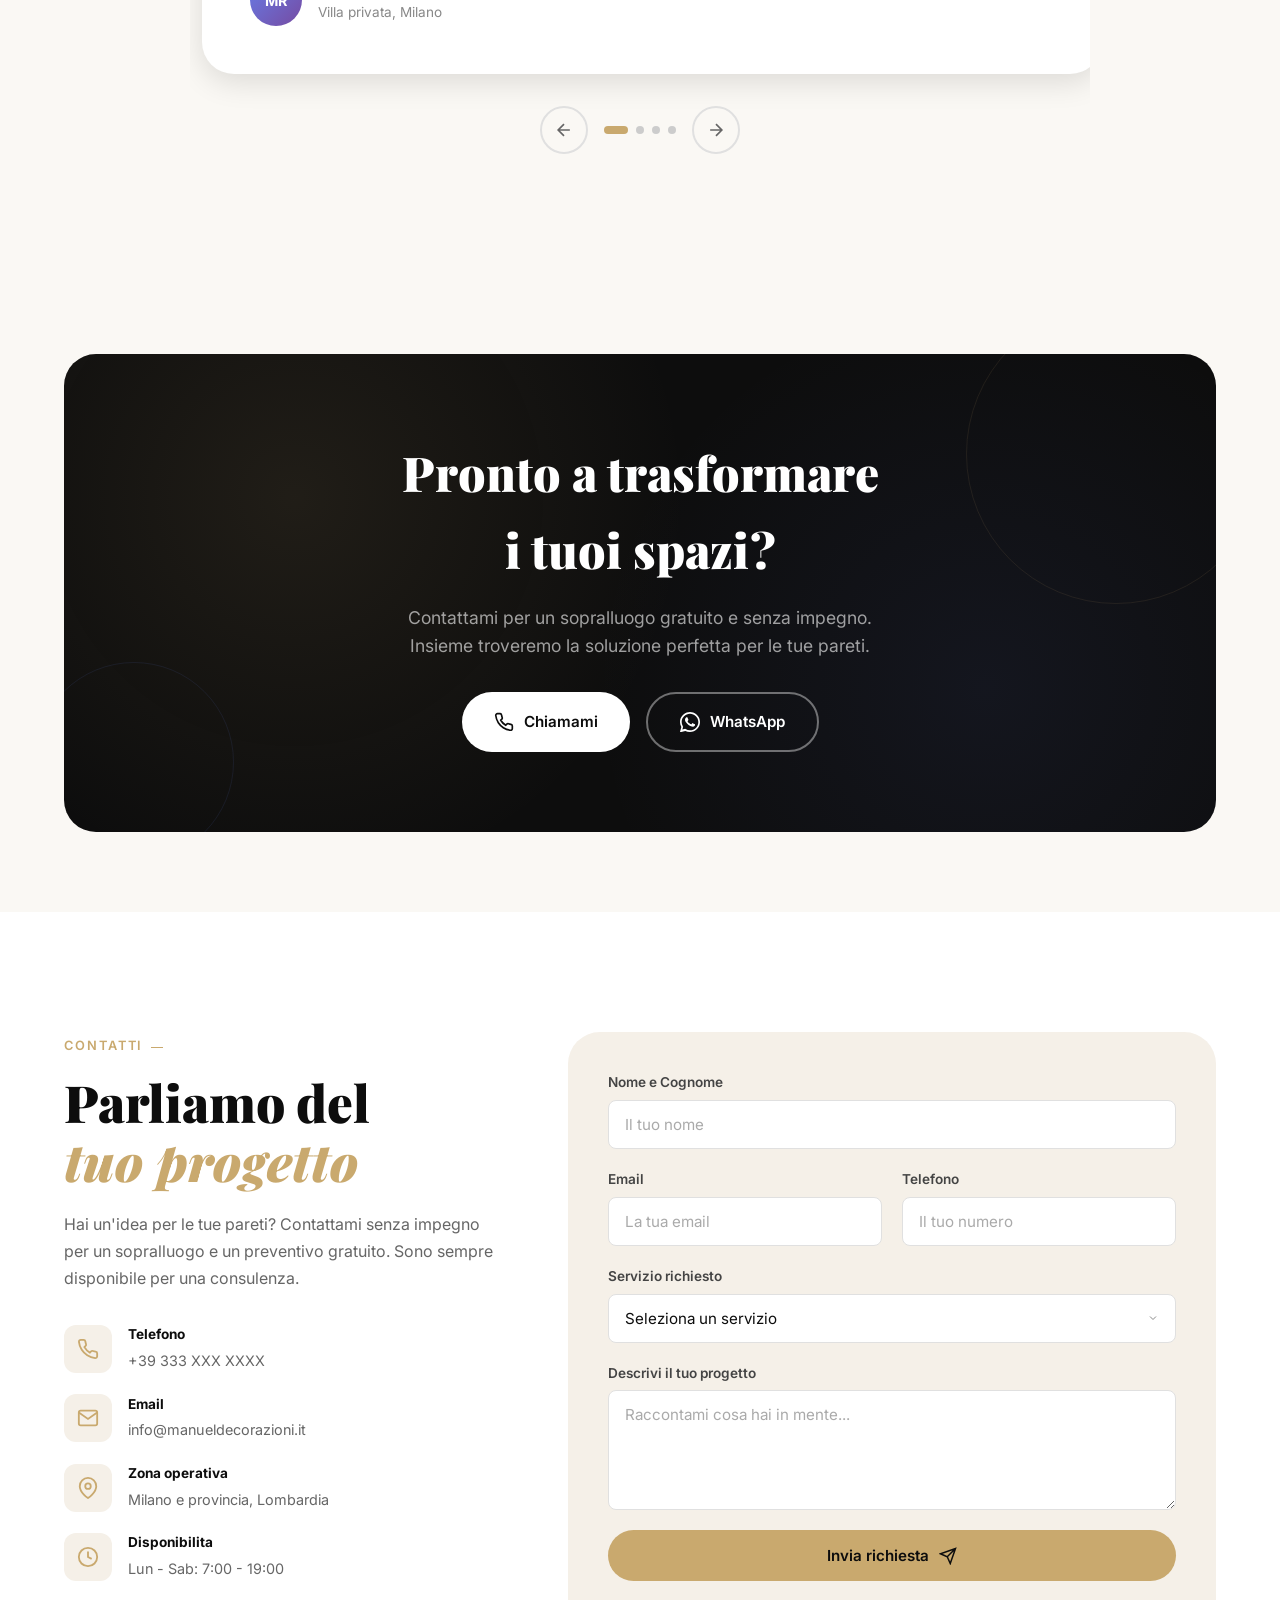
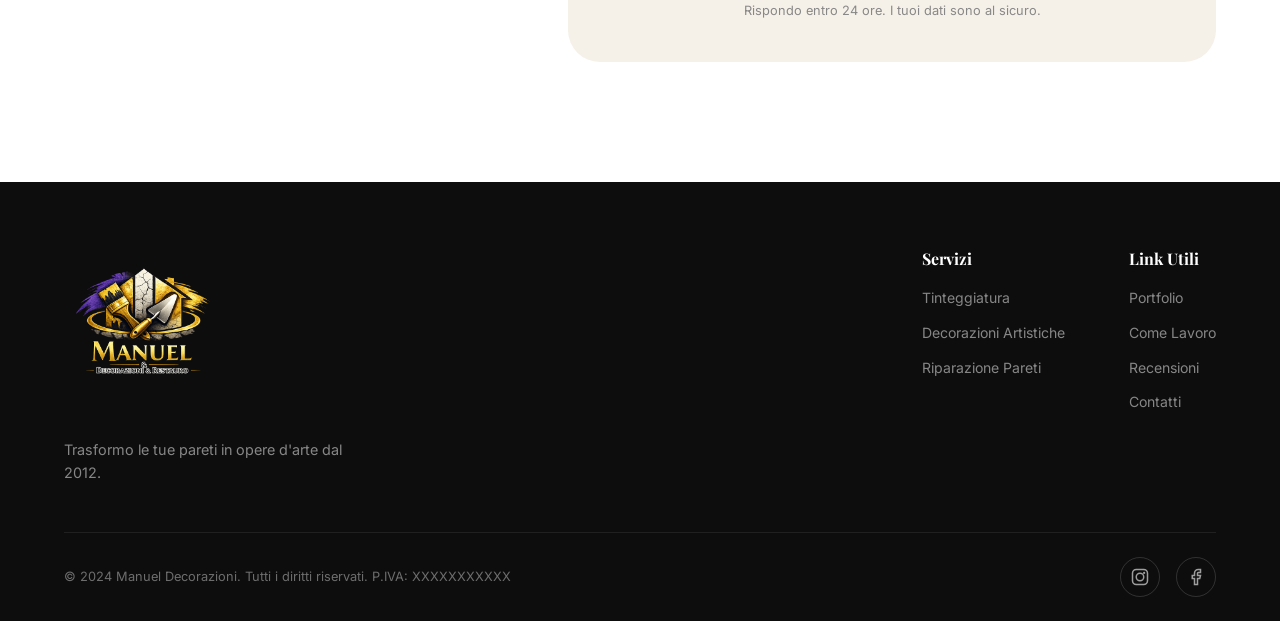
==== commit 140449ac: "Migliorie sito: stats hero, logo unico header, footer logo grande, favicon, video e sezioni progetto" ====
--- a/index.html
+++ b/index.html
@@ -8,7 +8,7 @@
     <link rel="preconnect" href="https://fonts.googleapis.com">
     <link rel="preconnect" href="https://fonts.gstatic.com" crossorigin>
     <link href="https://fonts.googleapis.com/css2?family=Playfair+Display:ital,wght@0,400;0,700;0,900;1,400&family=Inter:wght@300;400;500;600;700&family=Caveat:wght@400;700&display=swap" rel="stylesheet">
-    <link rel="icon" type="image/png" href="images/icona-sito-manuel.png">
+    <link rel="icon" type="image/png" href="images/icona-sito.png">
     <link rel="stylesheet" href="css/style.css">
     <link rel="stylesheet" href="css/animations.css">
 </head>
@@ -32,8 +32,7 @@
     <nav class="navbar" id="navbar">
         <div class="nav-container">
             <a href="/" class="logo">
-                <img src="images/logo-header.png" alt="Manuel Decorazioni & Restauro" class="logo-img logo-default">
-                <img src="images/logo-pulito.png" alt="Manuel Decorazioni & Restauro" class="logo-img logo-scrolled">
+                <img src="images/logo-header.png" alt="Manuel Decorazioni & Restauro" class="logo-img">
             </a>
             <div class="nav-links" id="navLinks">
                 <a href="#home" class="nav-link active">Home</a>
@@ -90,11 +89,6 @@
             </div>
             <div class="hero-stats reveal-up">
                 <div class="stat">
-                    <span class="stat-number" data-count="150">0</span><span class="stat-plus">+</span>
-                    <span class="stat-label">Progetti completati</span>
-                </div>
-                <div class="stat-divider"></div>
-                <div class="stat">
                     <span class="stat-number" data-count="12">0</span>
                     <span class="stat-label">Anni di esperienza</span>
                 </div>
--- a/css/style.css
+++ b/css/style.css
@@ -245,18 +245,6 @@
     transition: all var(--transition-base);
 }
 
-.logo-scrolled {
-    display: none;
-}
-
-.navbar.scrolled .logo-default {
-    display: none;
-}
-
-.navbar.scrolled .logo-scrolled {
-    display: block;
-}
-
 .navbar.scrolled .logo-img {
     height: 90px;
 }
@@ -1576,10 +1564,10 @@
 }
 
 .footer-logo-img {
-    height: 80px;
+    height: 160px;
     width: auto;
     object-fit: contain;
-    margin-bottom: 8px;
+    margin-bottom: 16px;
 }
 
 .footer-tagline {
@@ -1728,13 +1716,18 @@
 
     .hero-stats {
         flex-direction: column;
-        align-items: flex-start;
+        align-items: center;
         gap: 20px;
+        text-align: center;
     }
 
     .stat-divider {
         width: 40px;
         height: 1px;
+    }
+
+    .footer-logo-img {
+        height: 120px;
     }
 
     .projects-grid {
@@ -1816,11 +1809,20 @@
     }
 
     .hero {
-        padding: 100px 0 60px;
+        padding: 100px 0 100px;
+    }
+
+    .hero-content {
+        text-align: center;
     }
 
     .hero-actions {
         flex-direction: column;
+        align-items: center;
+    }
+
+    .hero-badge {
+        justify-content: center;
     }
 
     .btn {
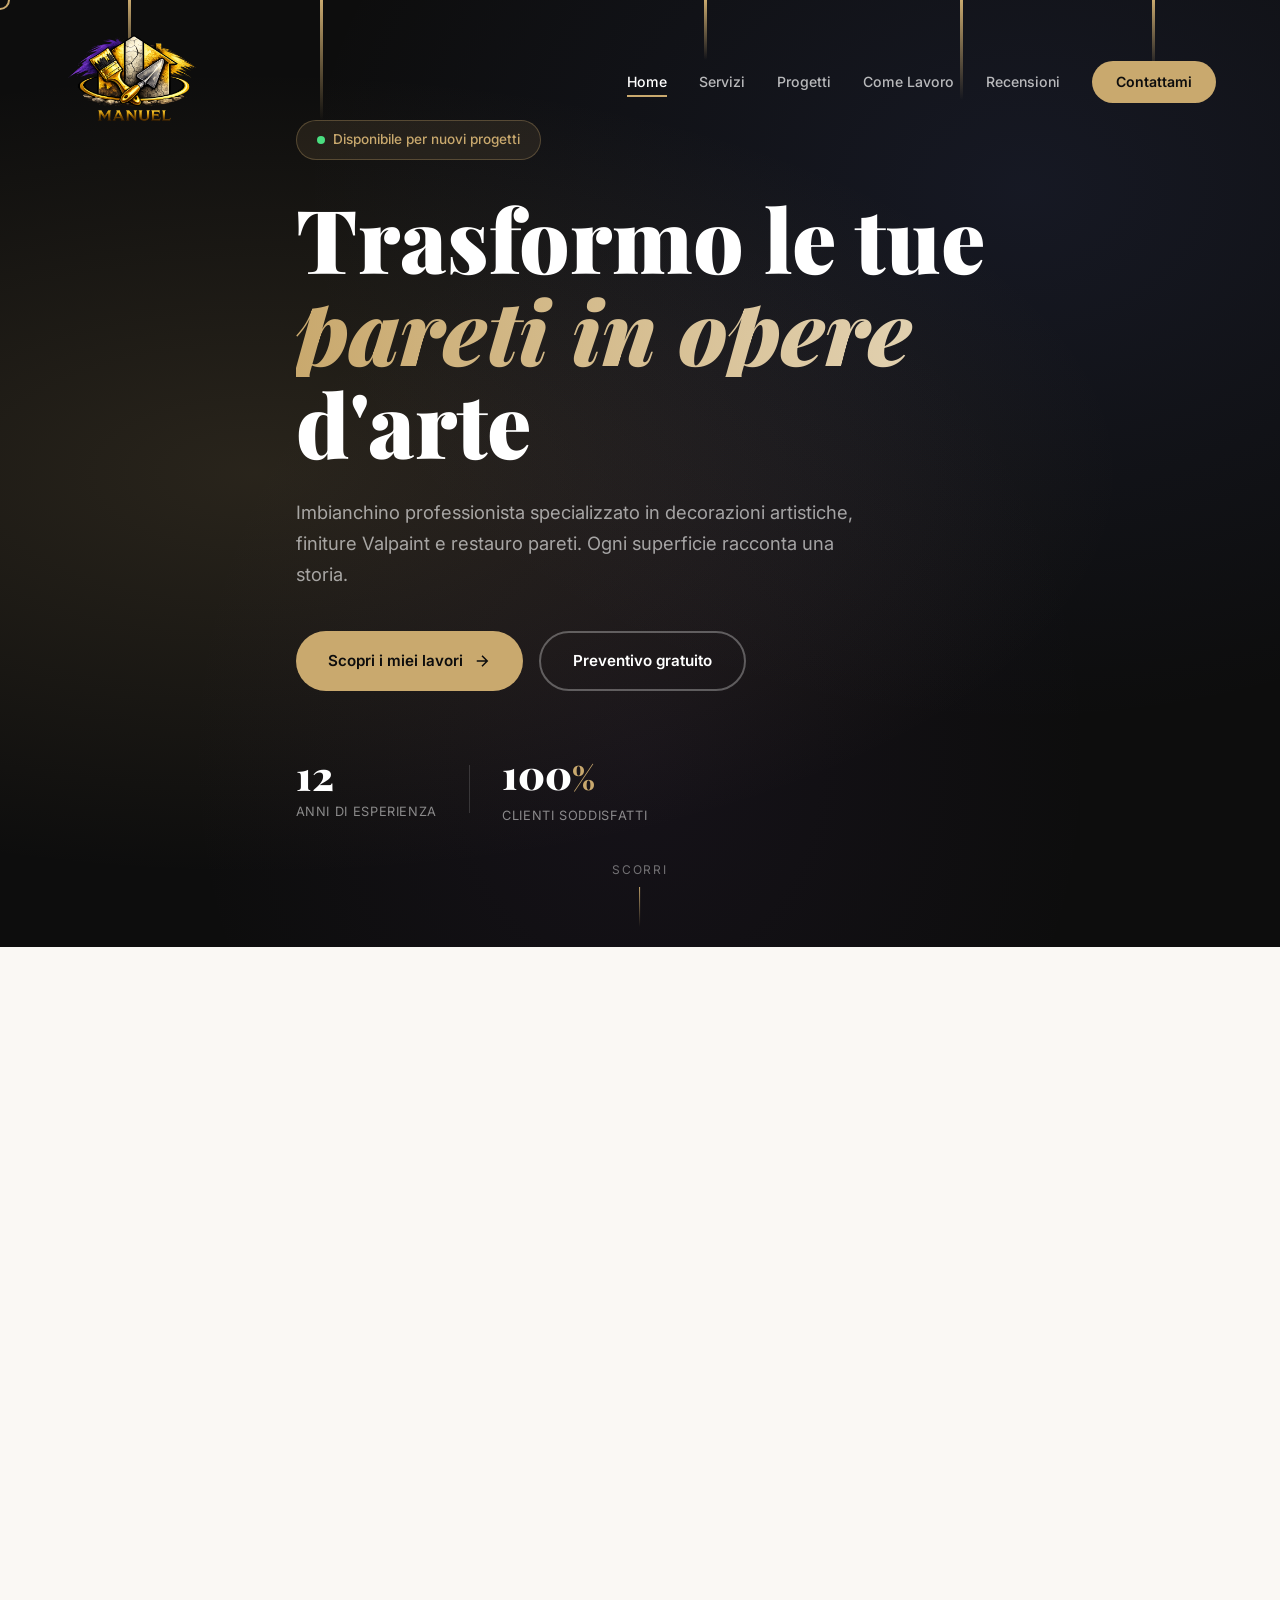
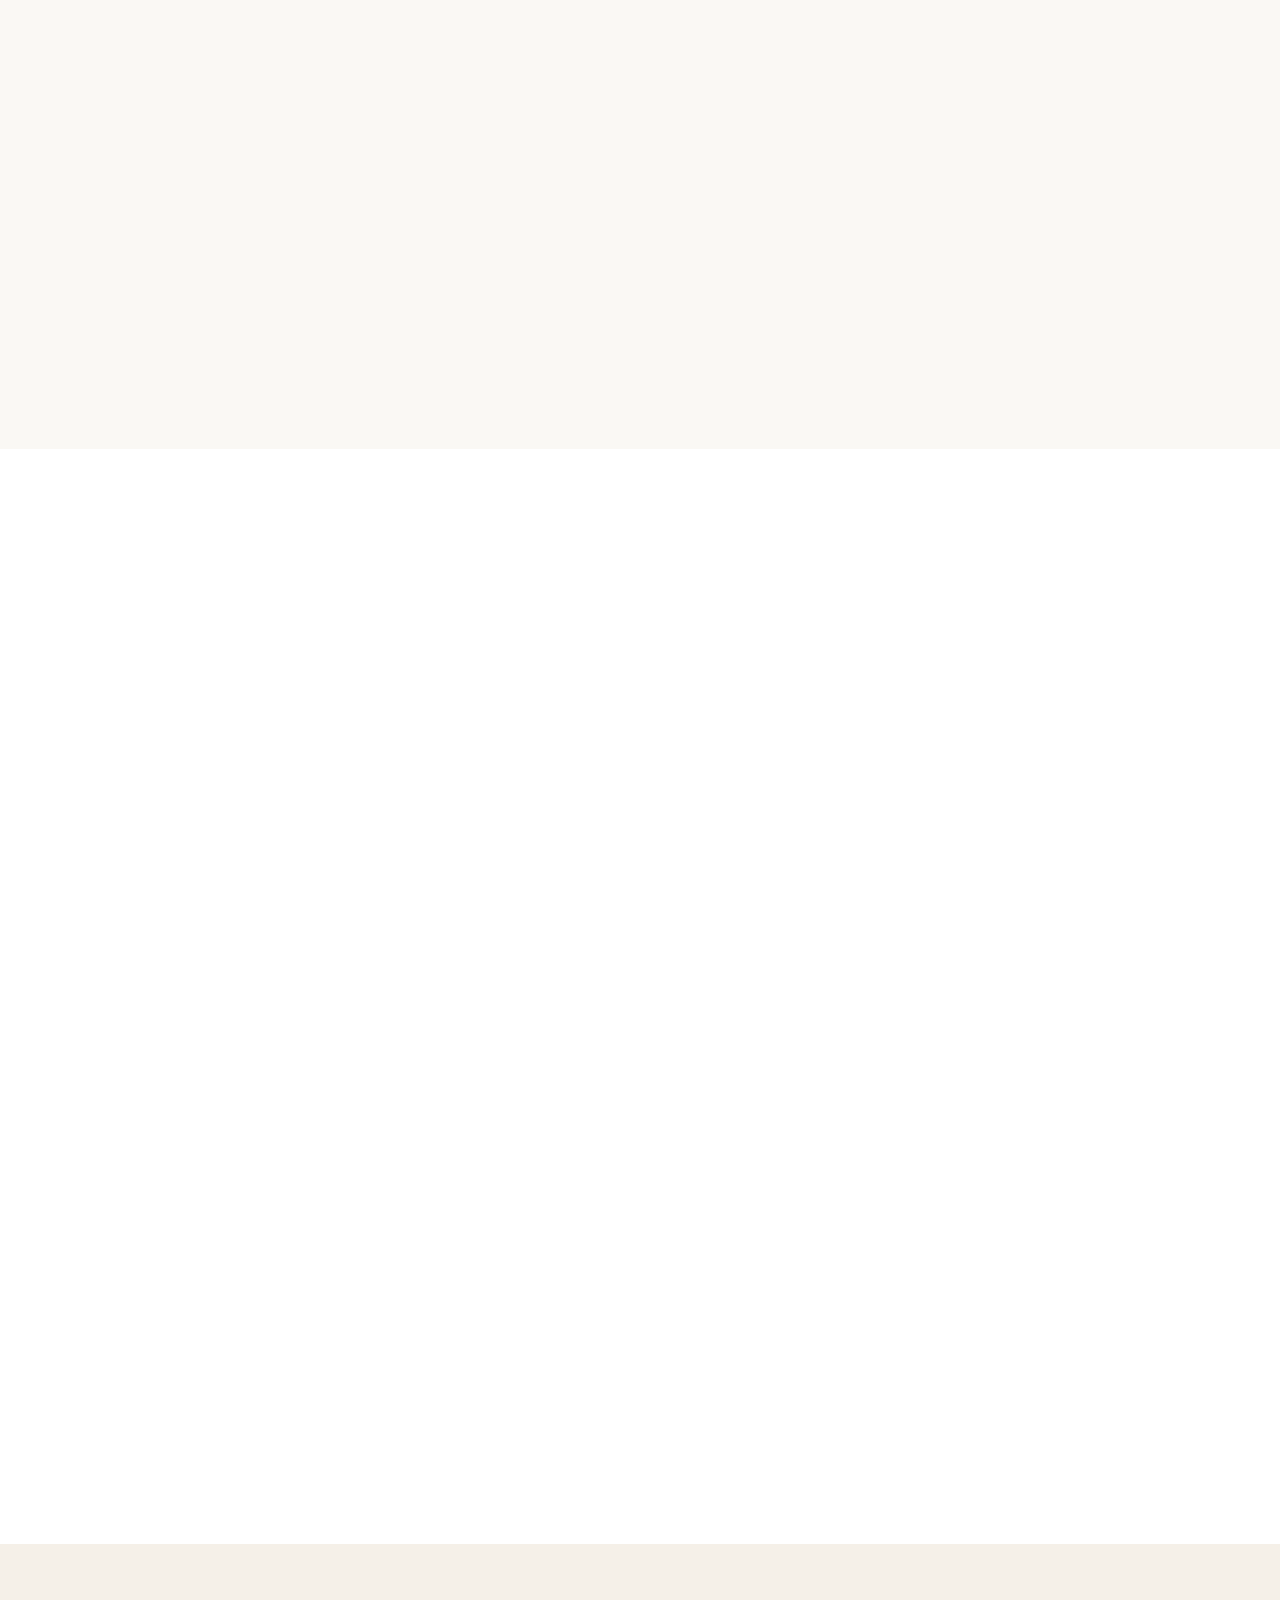
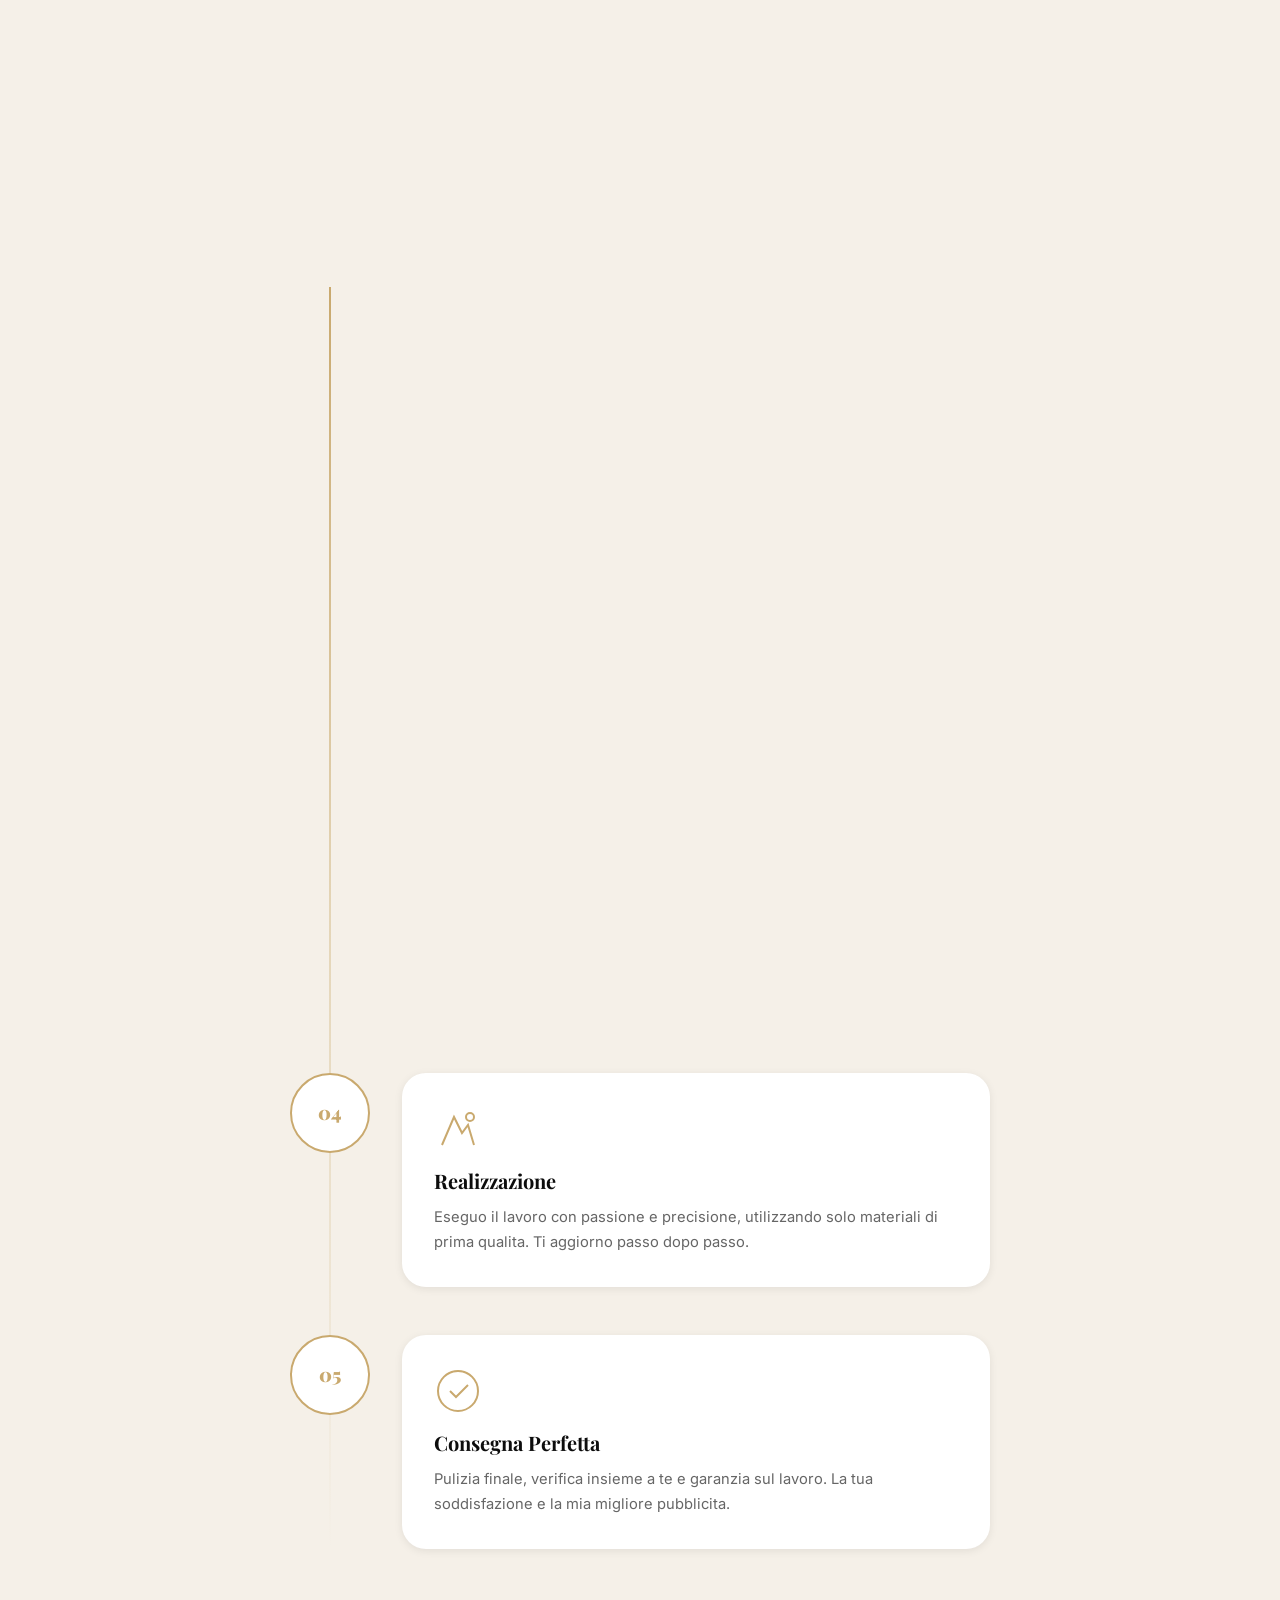
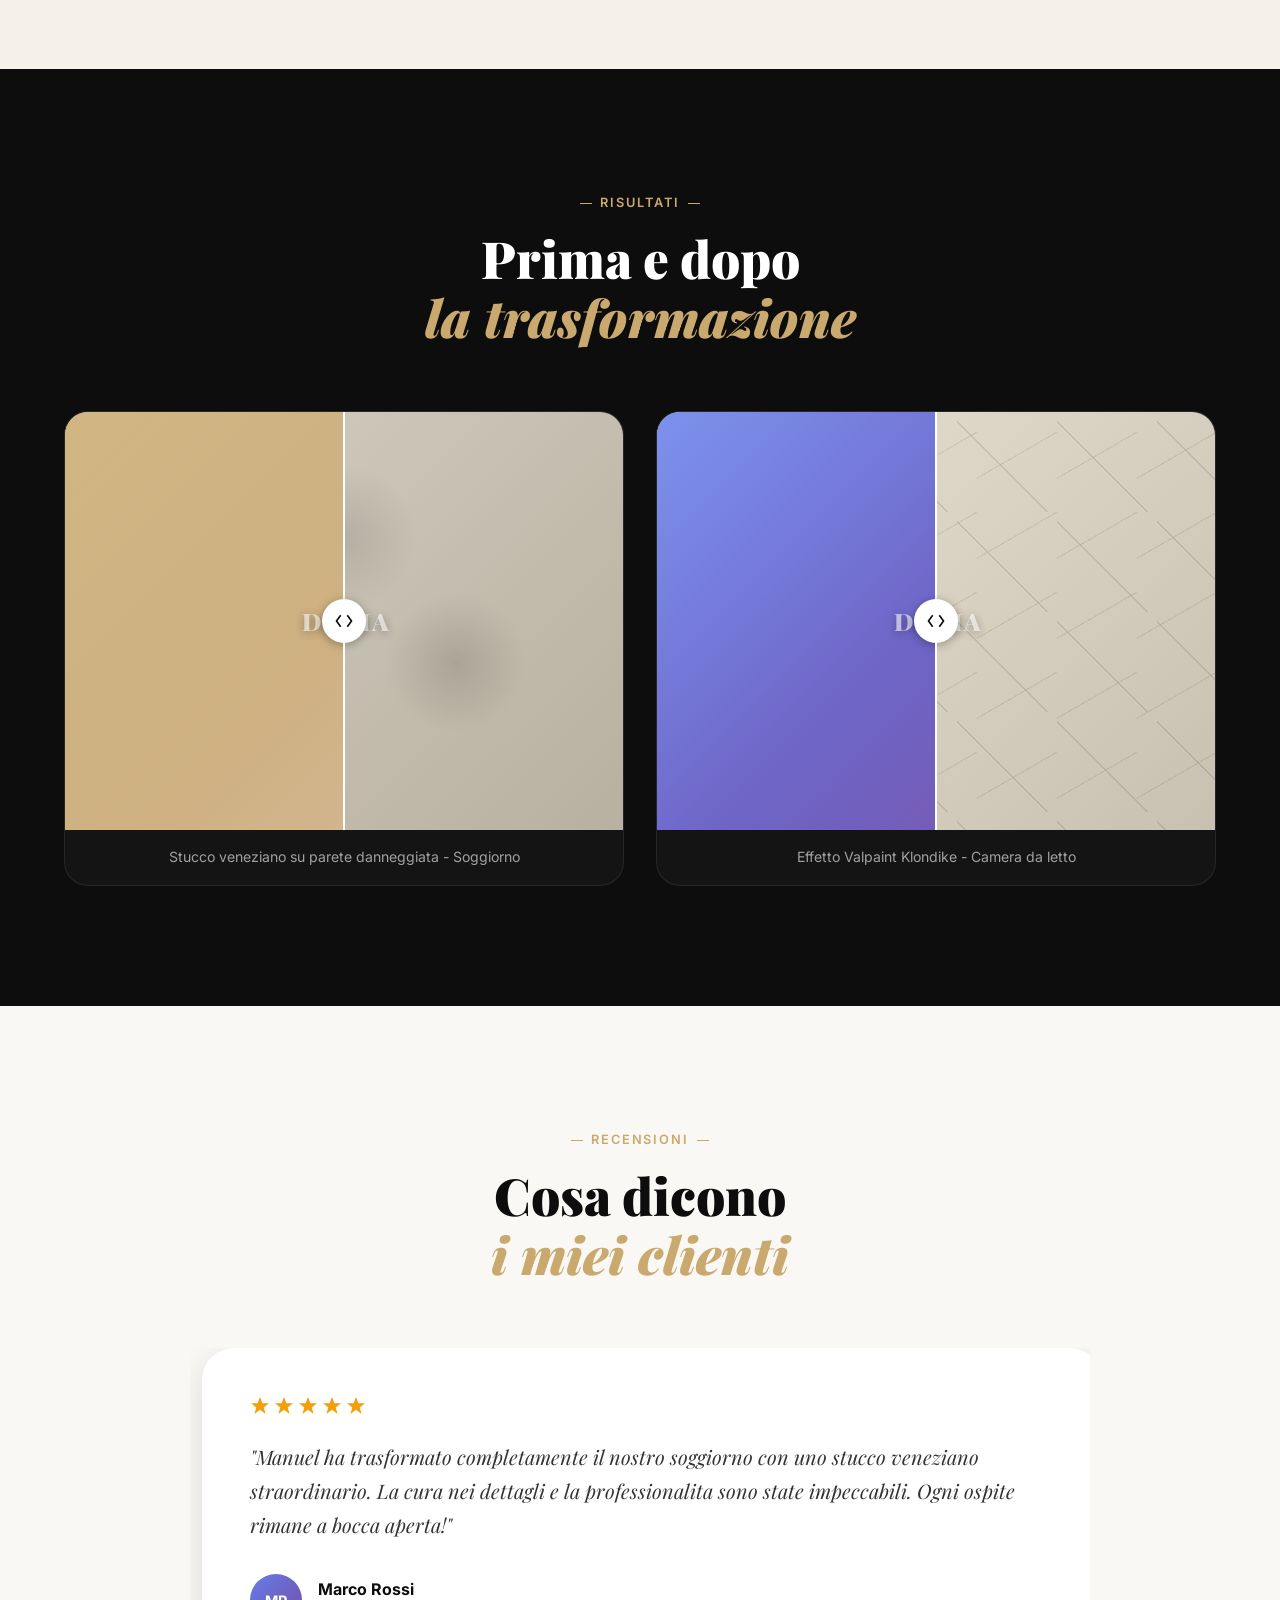
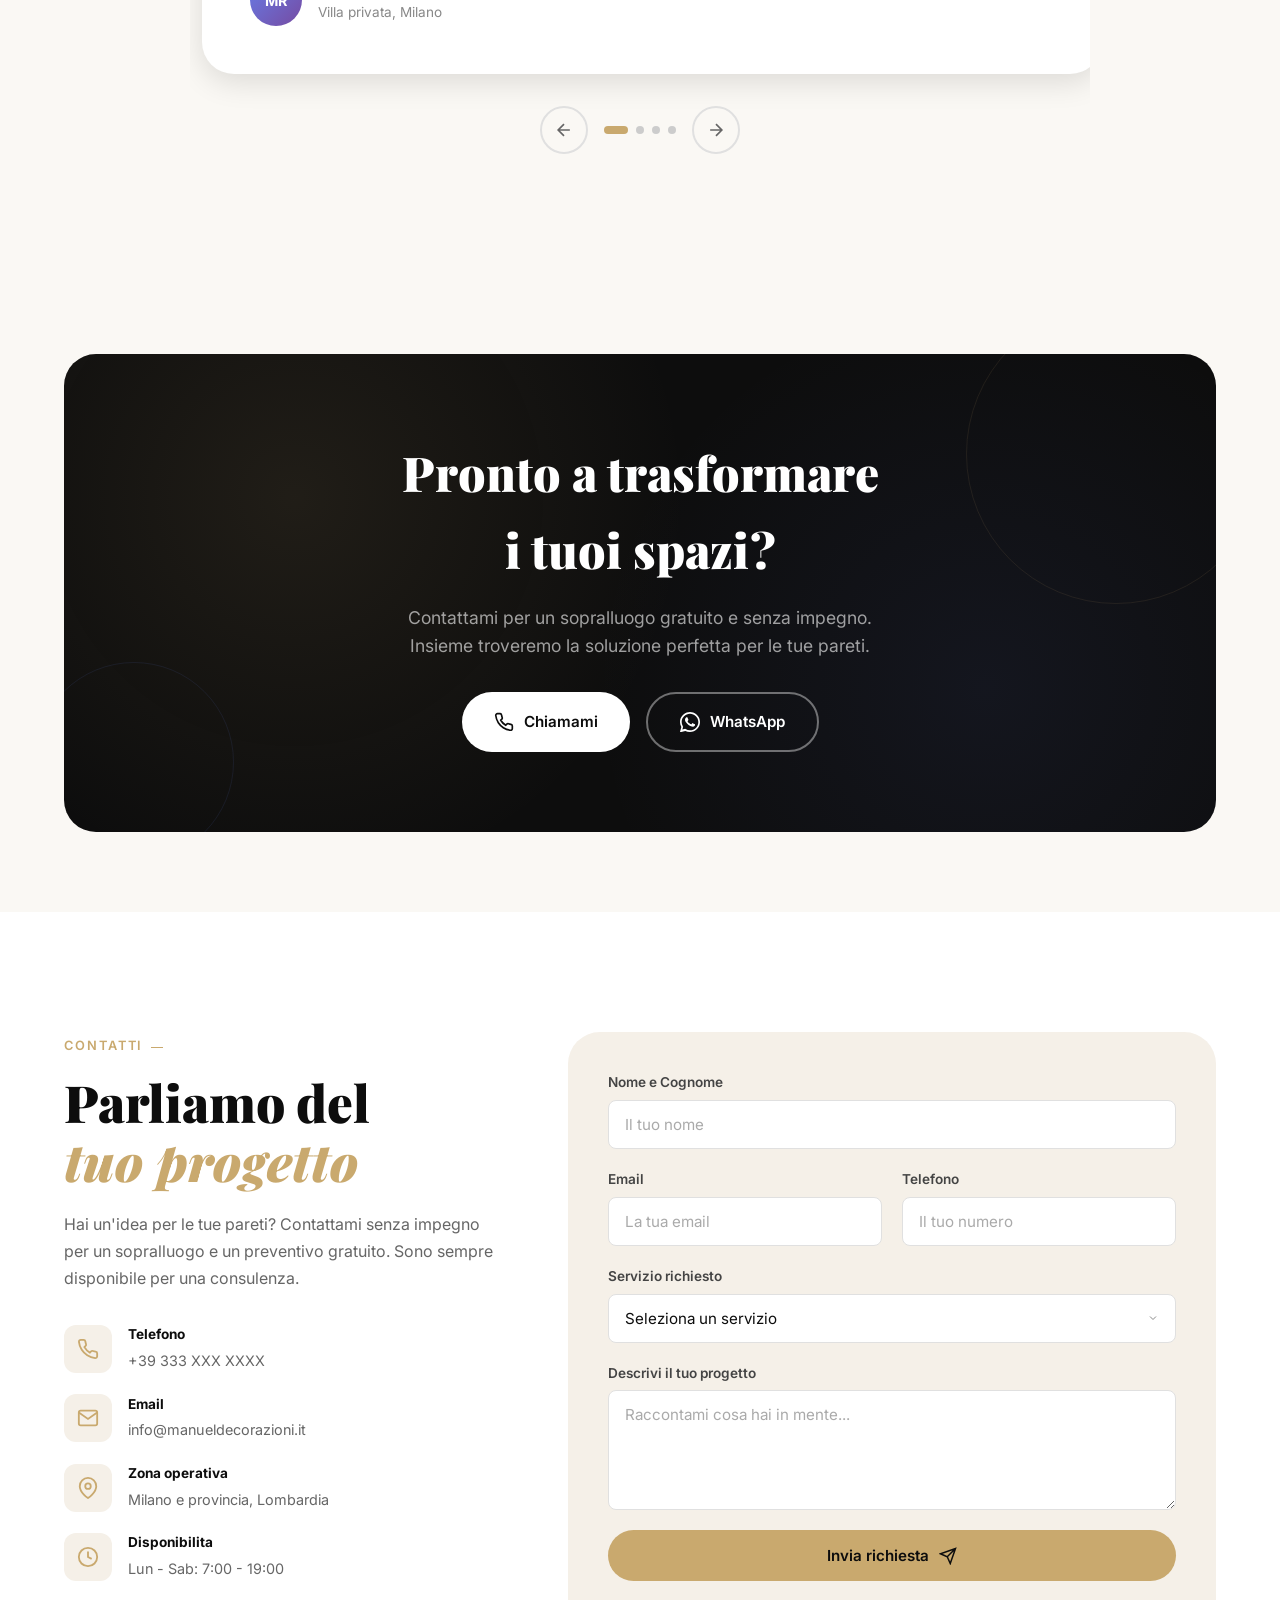
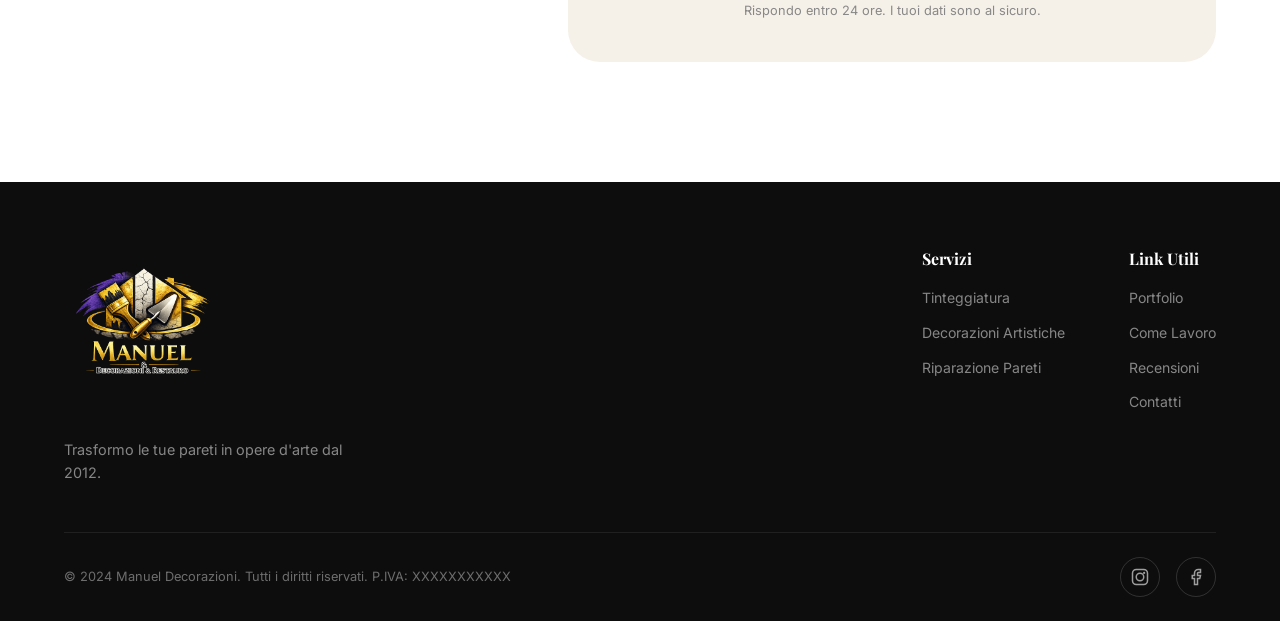
==== commit 6c59512d: "Fix tutti i link: base path /sito-manuel/ per GitHub Pages Co-Authored-By: Claude Opus 4.6 (1M conte" ====
--- a/index.html
+++ b/index.html
@@ -31,7 +31,7 @@
     <!-- Navigation -->
     <nav class="navbar" id="navbar">
         <div class="nav-container">
-            <a href="/" class="logo">
+            <a href="/sito-manuel/" class="logo">
                 <img src="images/logo-header.png" alt="Manuel Decorazioni & Restauro" class="logo-img">
             </a>
             <div class="nav-links" id="navLinks">
@@ -613,7 +613,7 @@
         <div class="container">
             <div class="footer-top">
                 <div class="footer-brand">
-                    <a href="/" class="logo">
+                    <a href="/sito-manuel/" class="logo">
                         <img src="images/logo-footer.png" alt="Manuel Decorazioni & Restauro" class="footer-logo-img">
                     </a>
                     <p class="footer-tagline">Trasformo le tue pareti in opere d'arte dal 2012.</p>
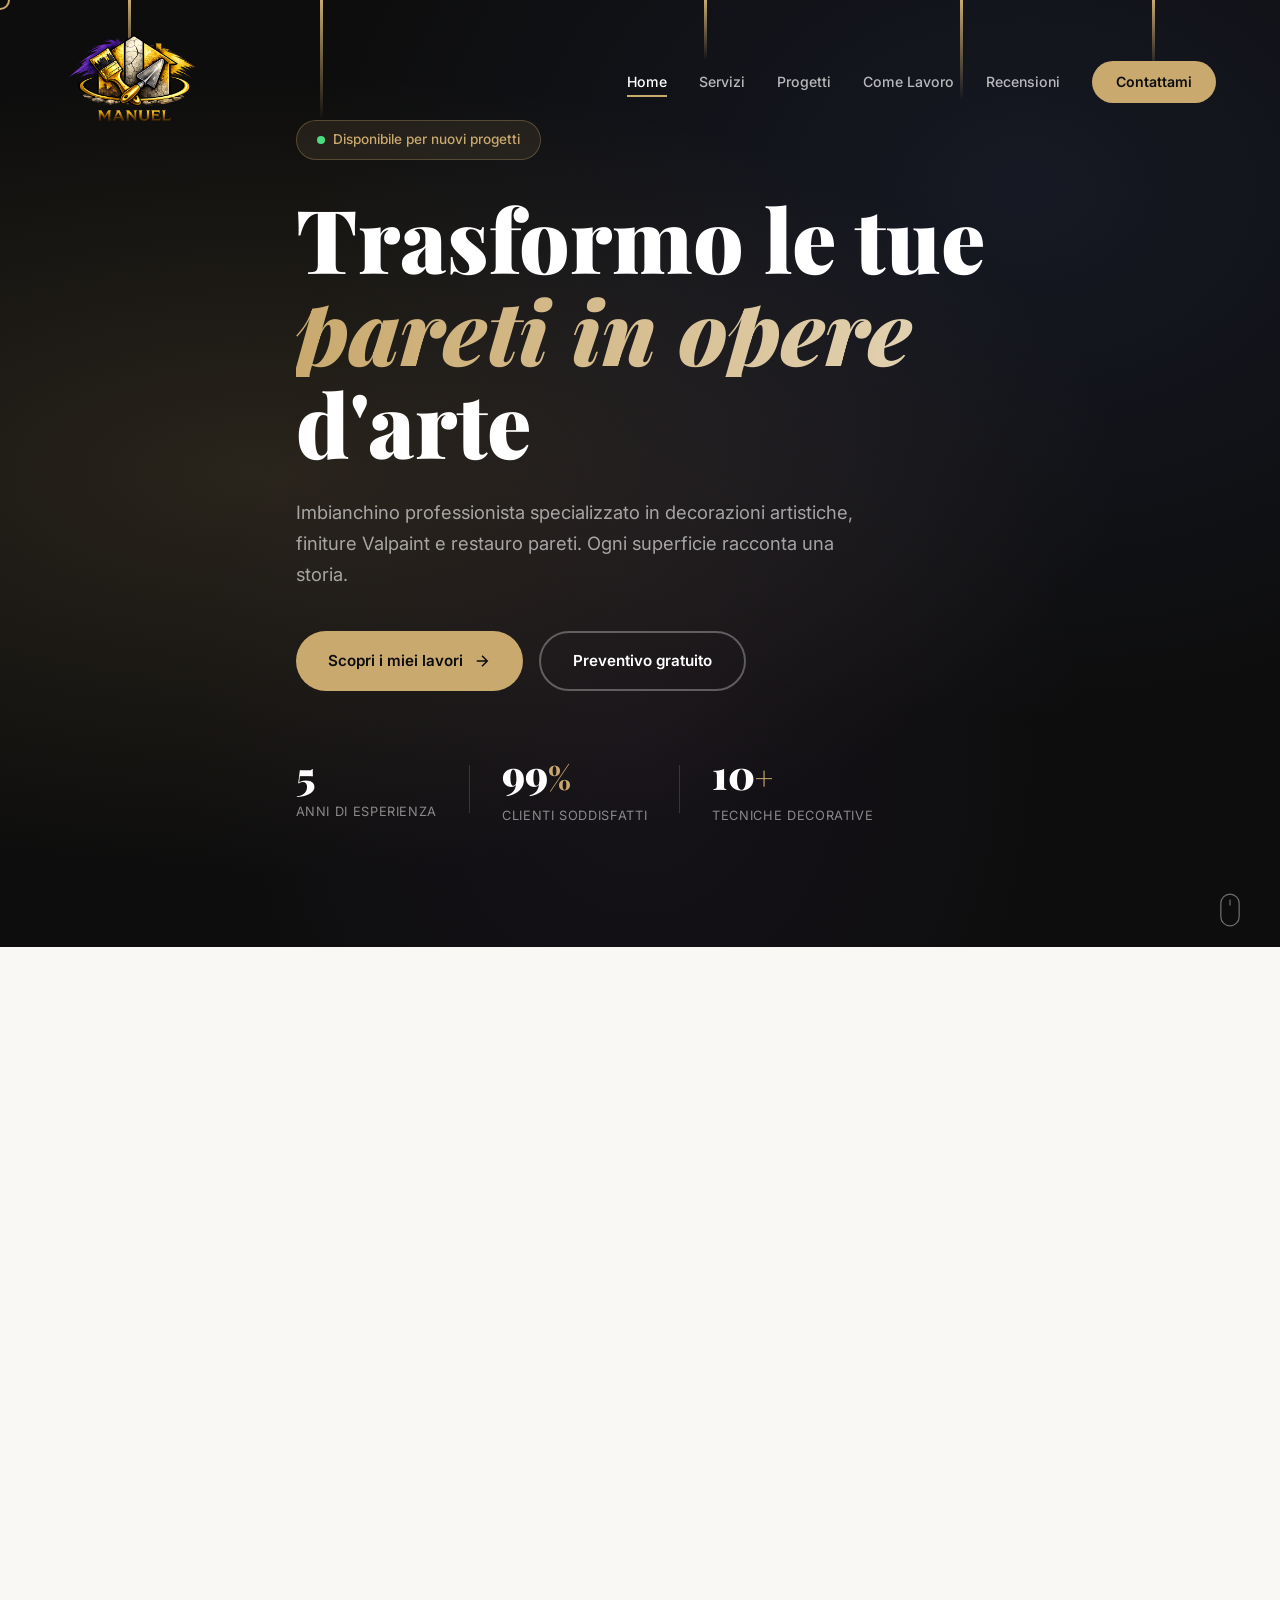
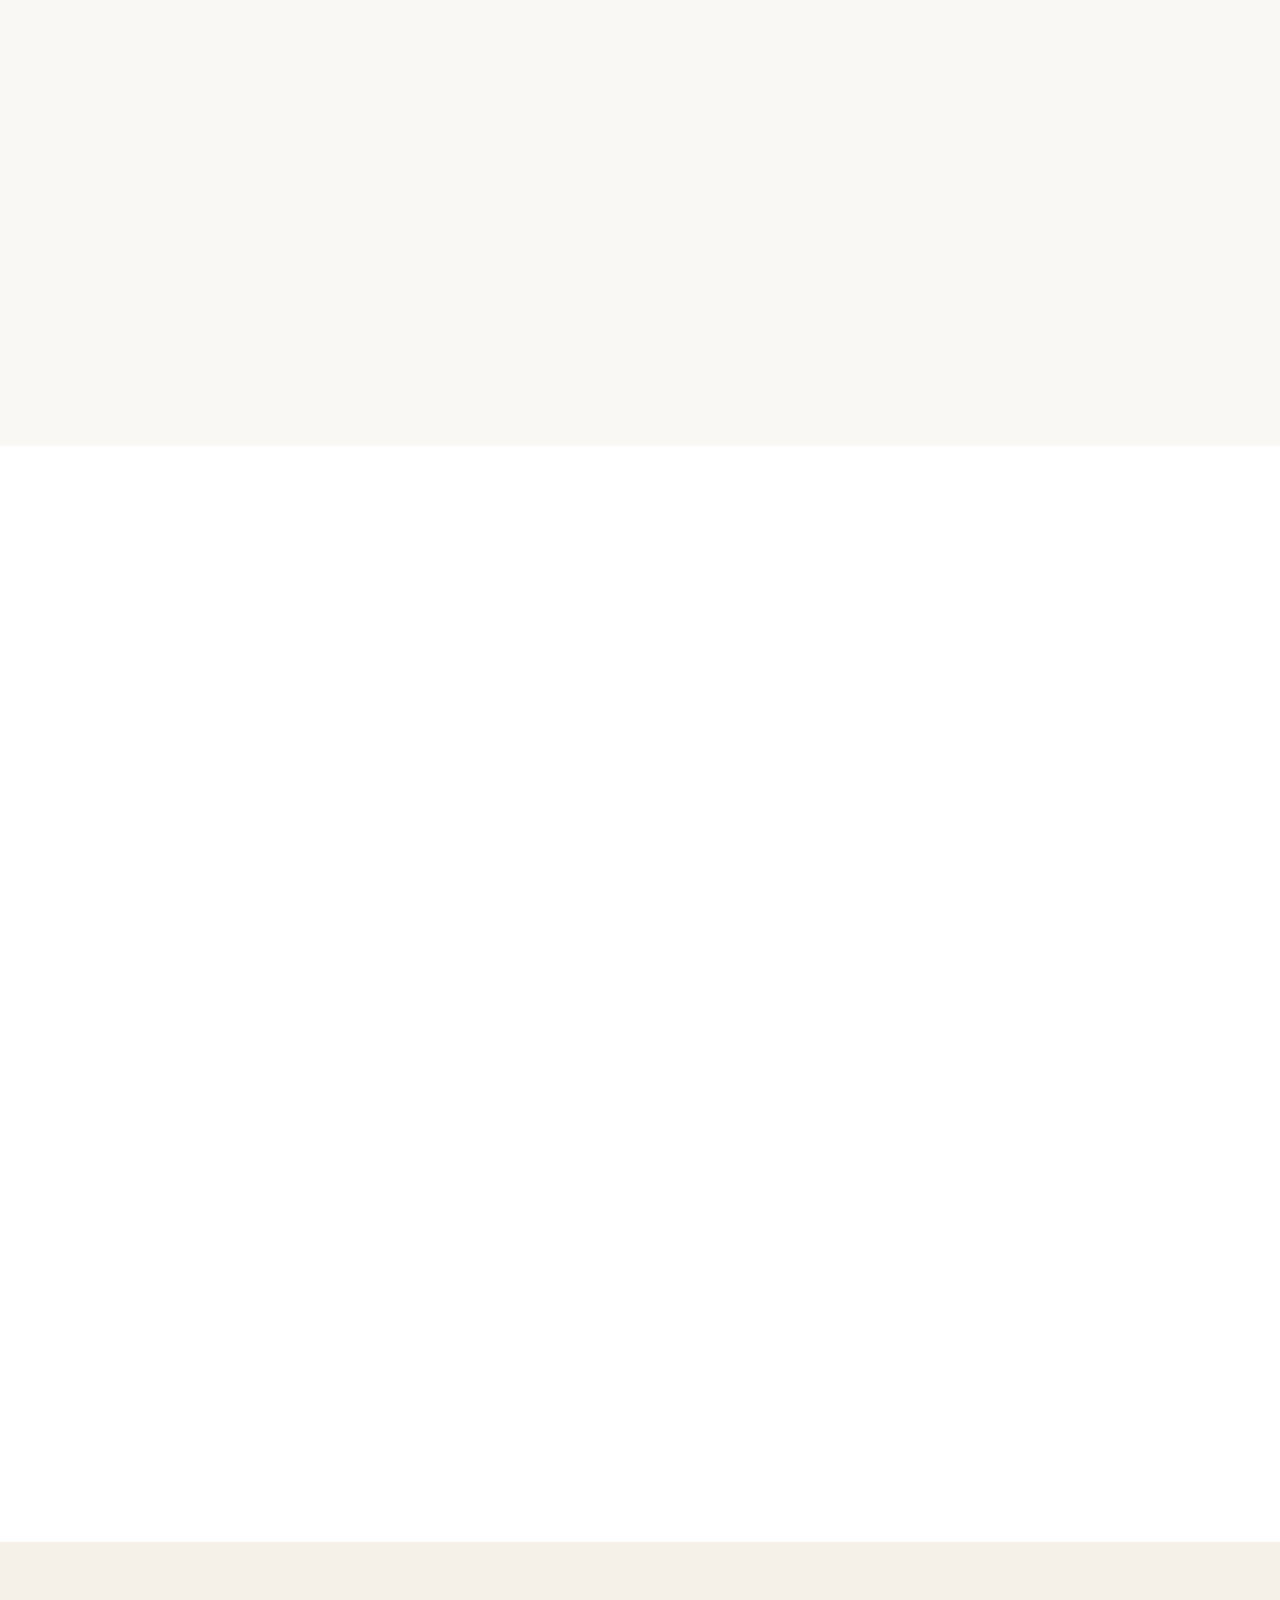
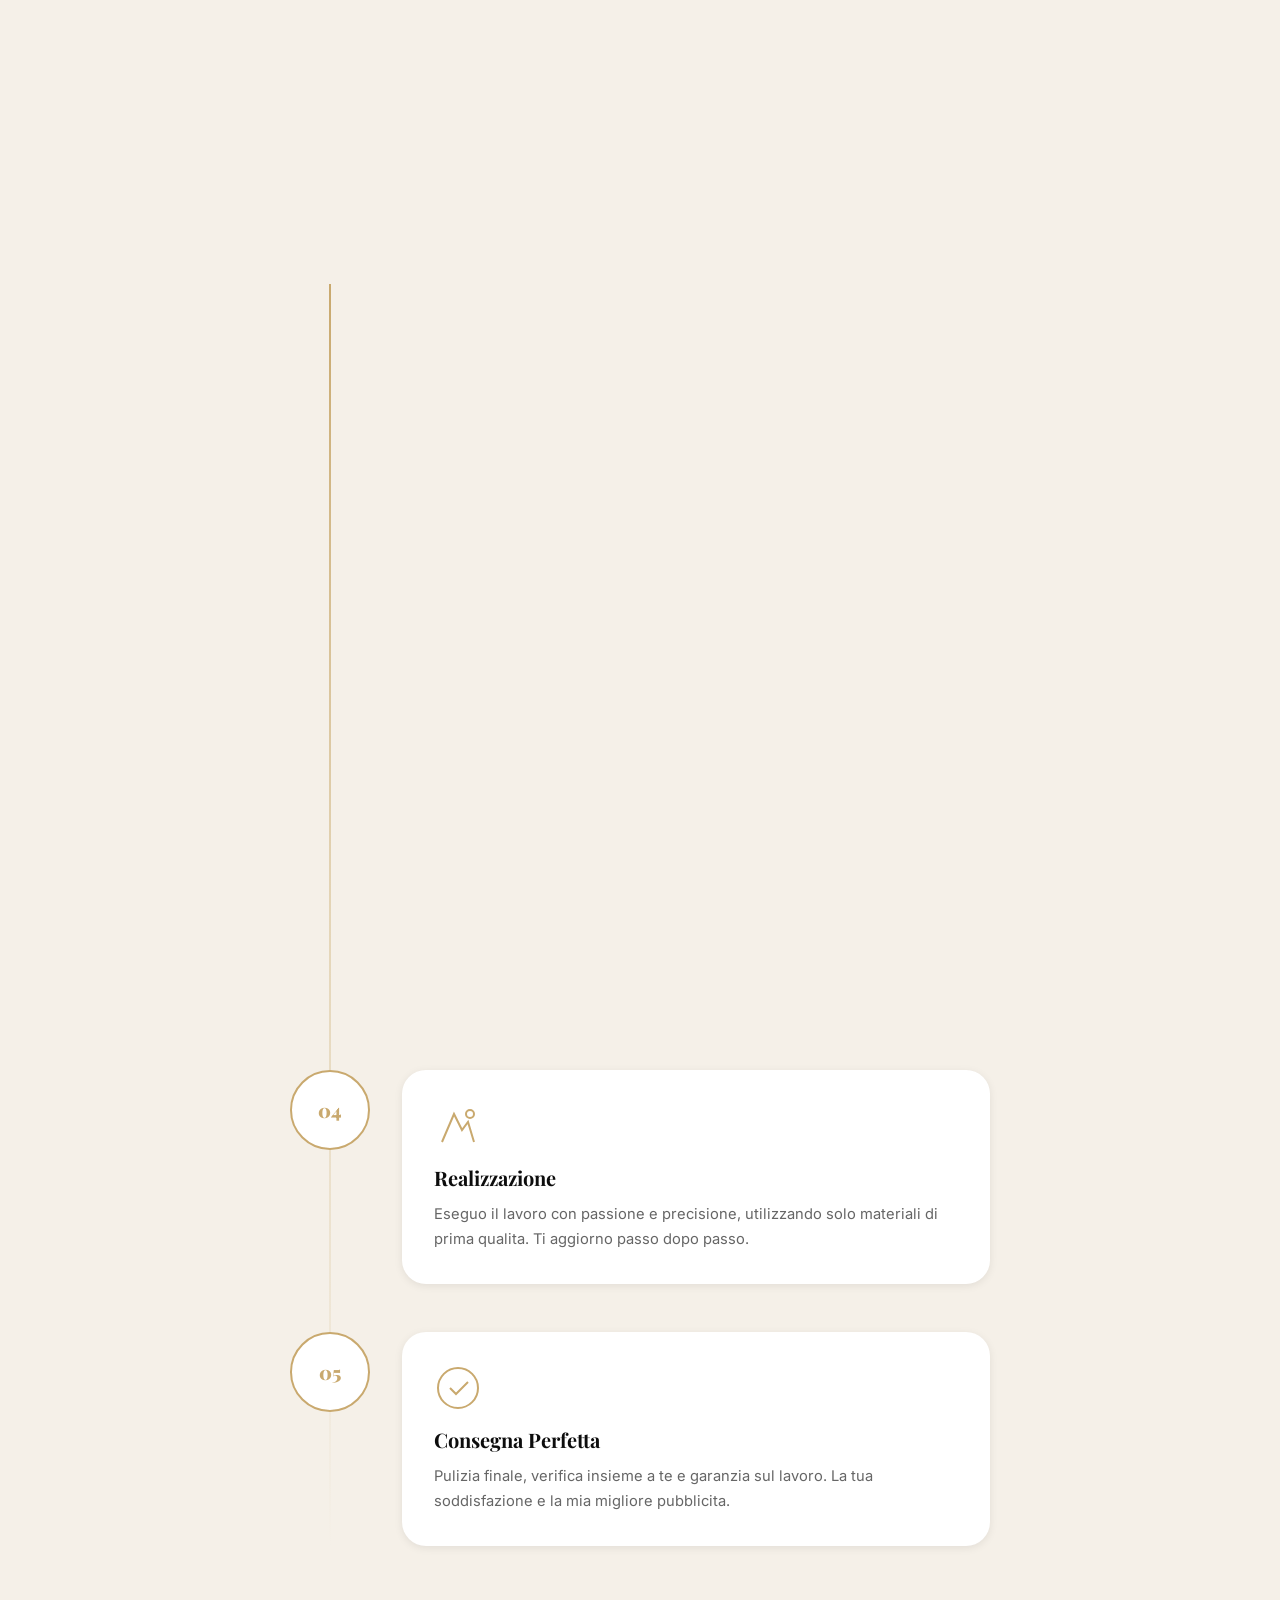
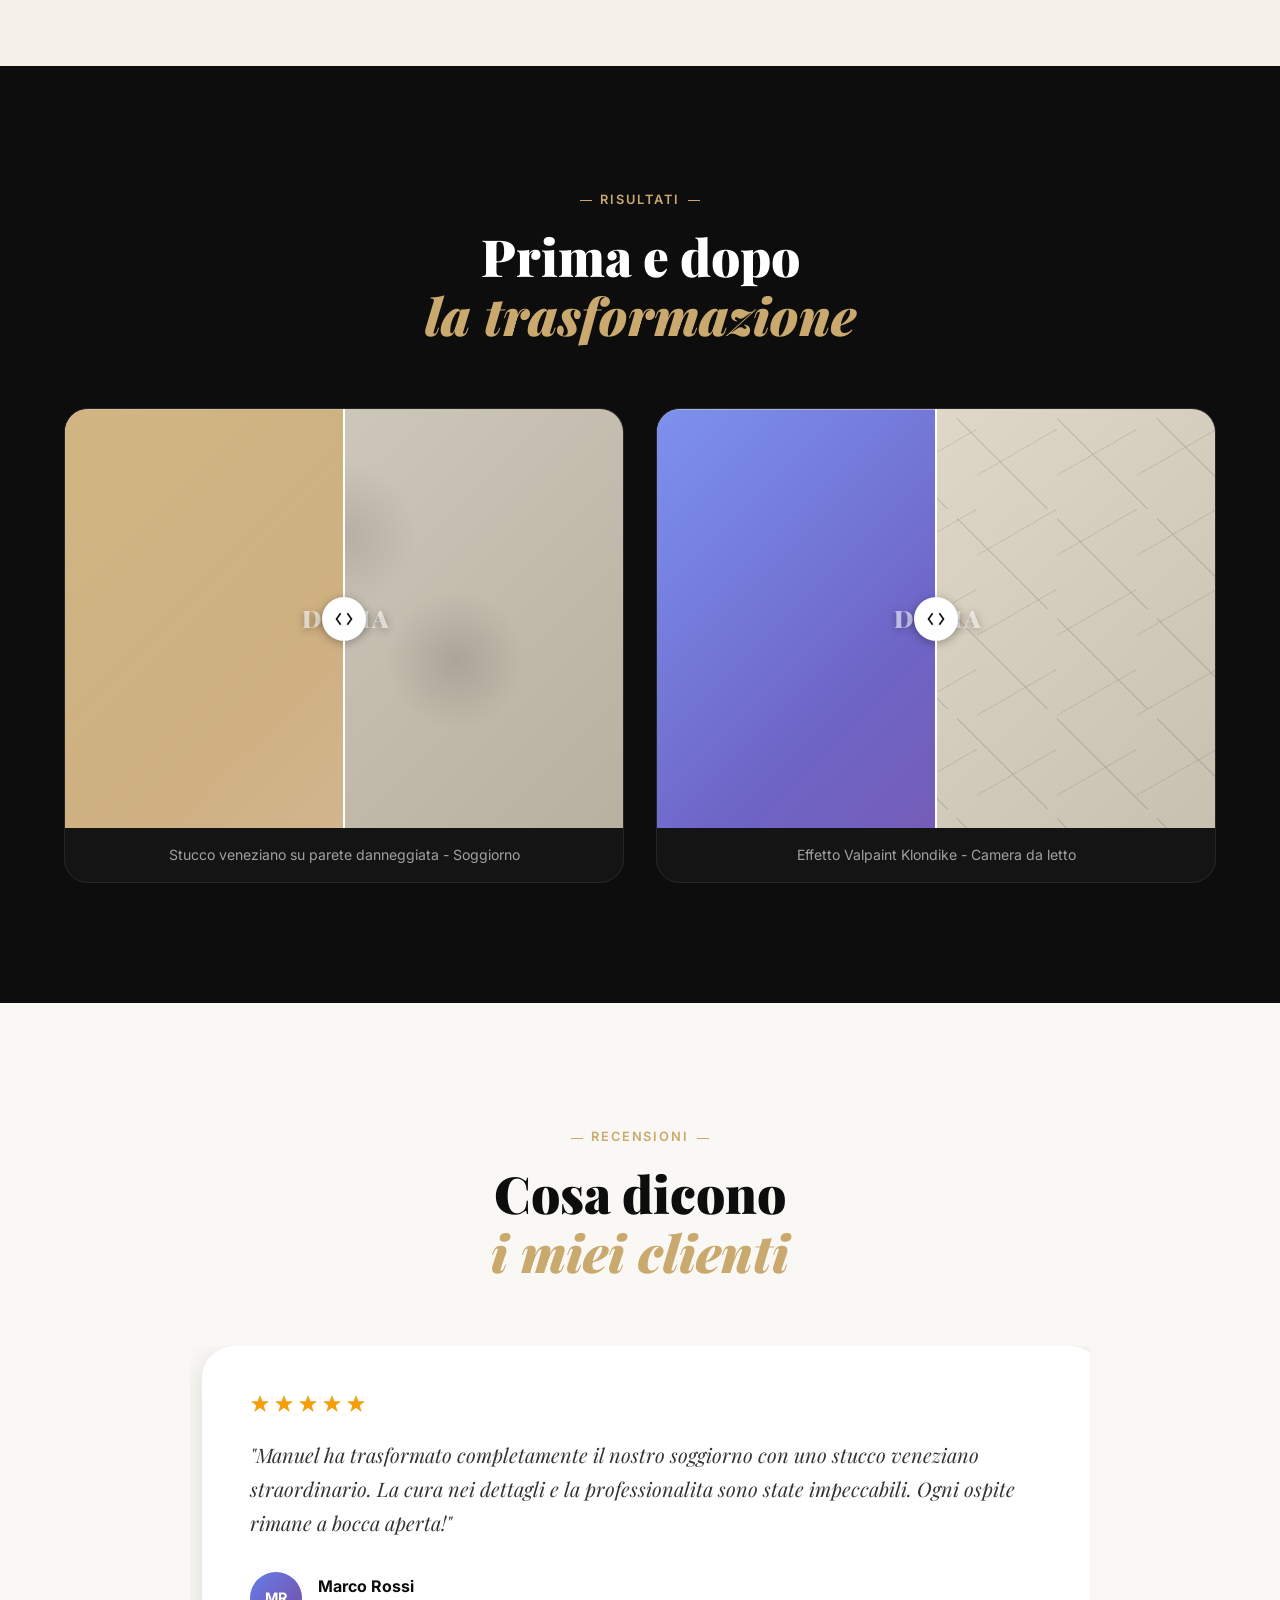
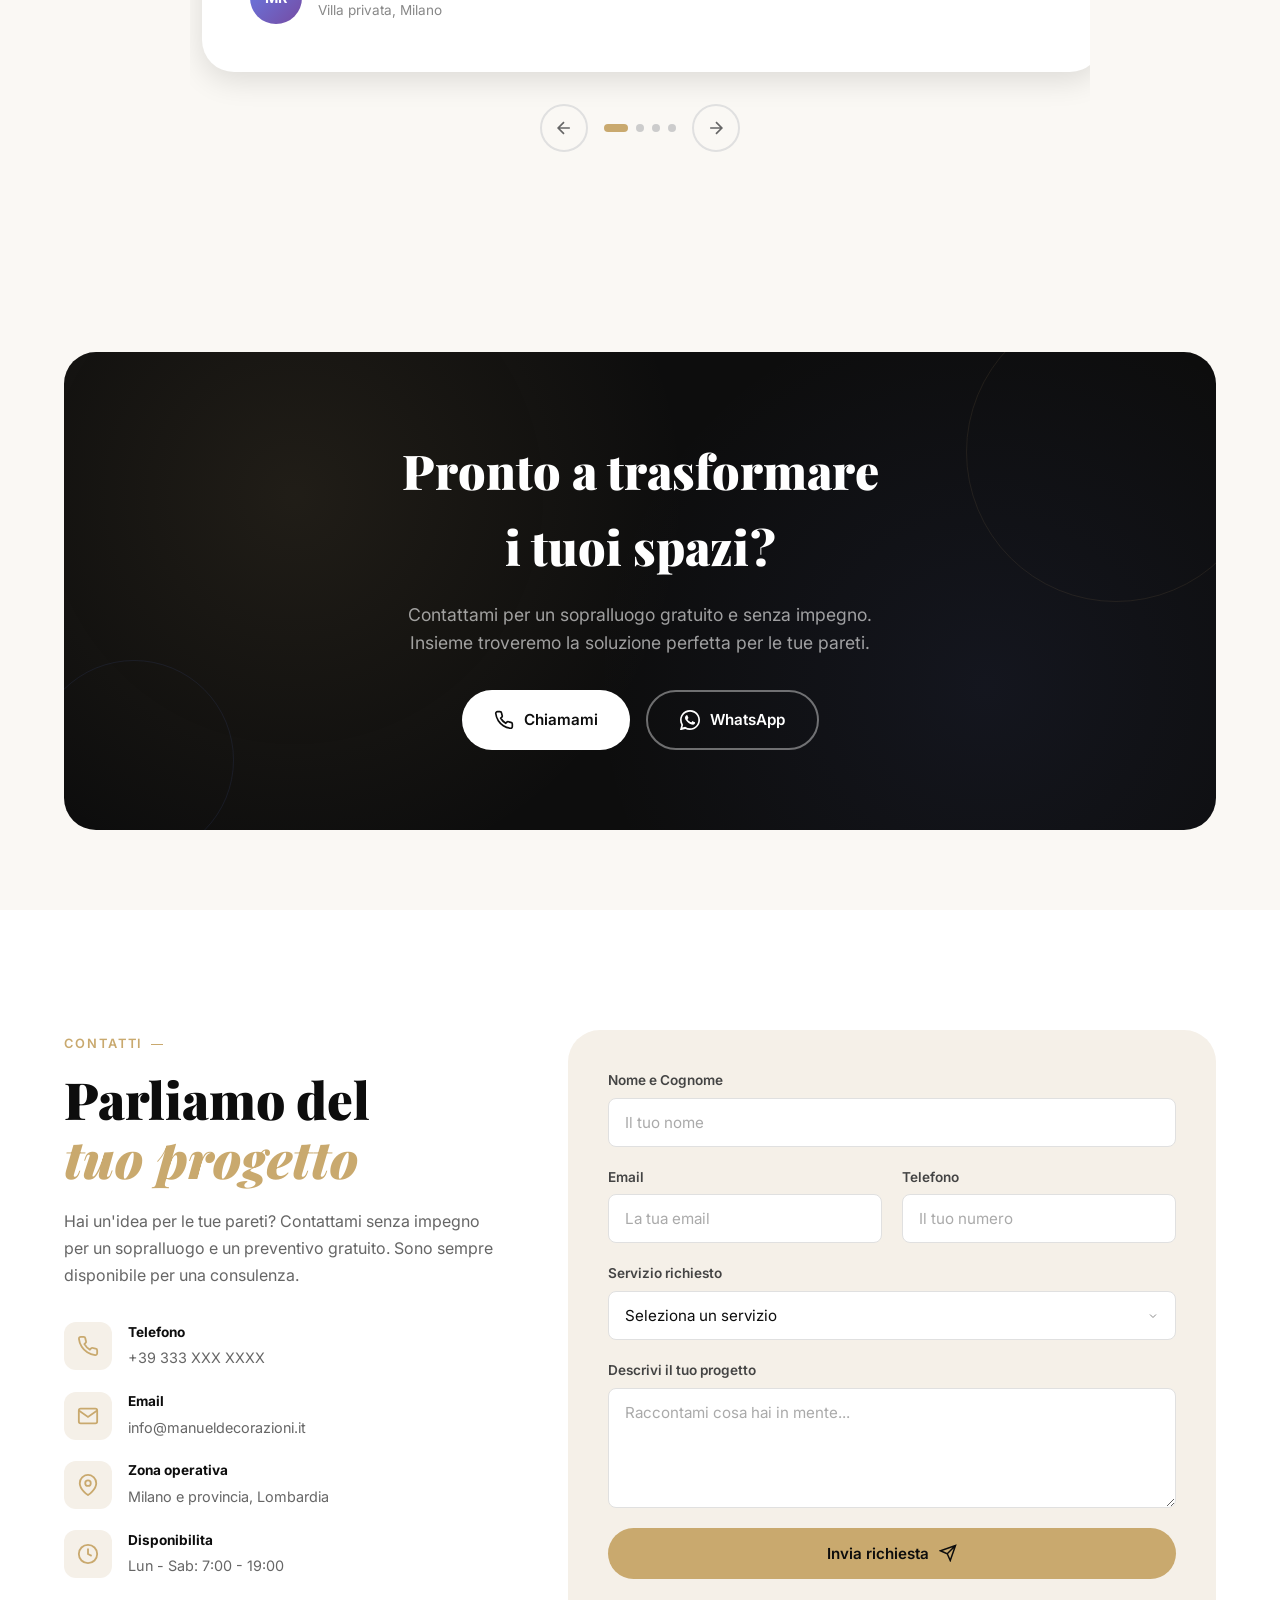
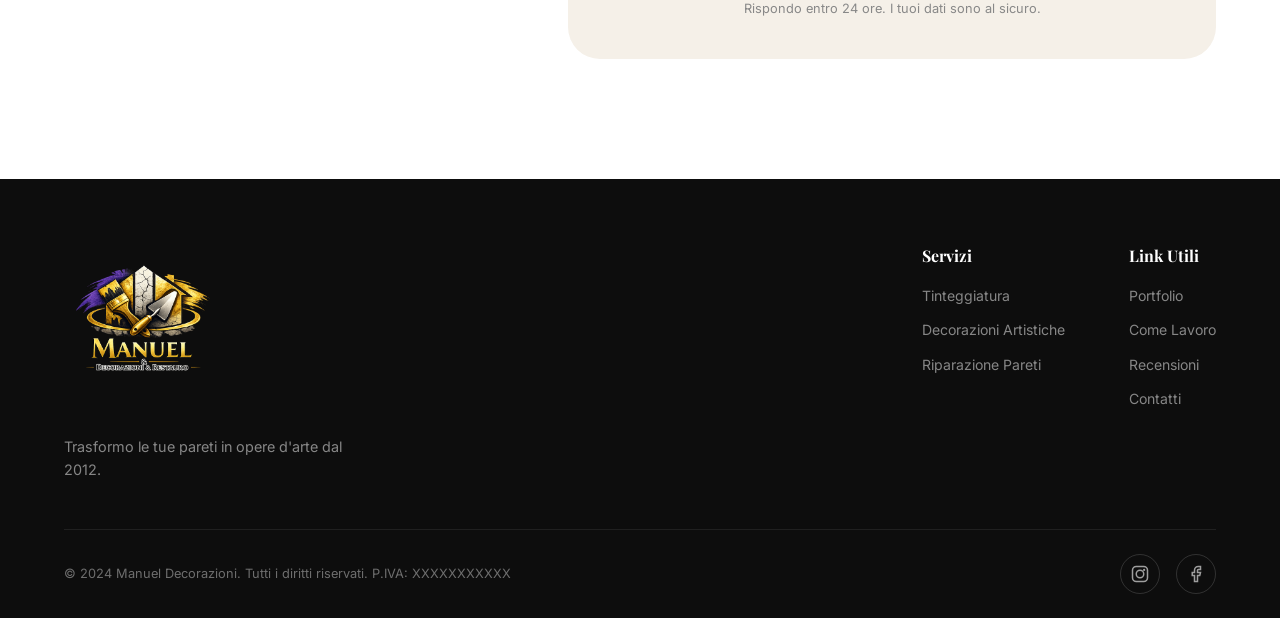
==== commit 907dcb84: "Migliora hero e servizi: icona mouse scroll, stats realistici, fix card - Sostituita scritta "Scorri" ====
--- a/index.html
+++ b/index.html
@@ -89,19 +89,26 @@
             </div>
             <div class="hero-stats reveal-up">
                 <div class="stat">
-                    <span class="stat-number" data-count="12">0</span>
+                    <span class="stat-number" data-count="5">0</span>
                     <span class="stat-label">Anni di esperienza</span>
                 </div>
                 <div class="stat-divider"></div>
                 <div class="stat">
-                    <span class="stat-number" data-count="100">0</span><span class="stat-plus">%</span>
+                    <span class="stat-number" data-count="99">0</span><span class="stat-plus">%</span>
                     <span class="stat-label">Clienti soddisfatti</span>
                 </div>
+                <div class="stat-divider"></div>
+                <div class="stat">
+                    <span class="stat-number" data-count="10">0</span><span class="stat-plus">+</span>
+                    <span class="stat-label">Tecniche decorative</span>
+                </div>
             </div>
         </div>
         <div class="hero-scroll-indicator">
-            <span>Scorri</span>
-            <div class="scroll-line"></div>
+            <svg class="mouse-icon" viewBox="0 0 24 40" fill="none" xmlns="http://www.w3.org/2000/svg">
+                <rect x="1" y="1" width="22" height="38" rx="11" stroke="currentColor" stroke-width="1.5"/>
+                <line class="mouse-wheel" x1="12" y1="8" x2="12" y2="14" stroke="currentColor" stroke-width="1.5" stroke-linecap="round"/>
+            </svg>
         </div>
     </section>
 
@@ -197,7 +204,7 @@
                         <li>Stuccatura buchi e crepe</li>
                         <li>Ripristino intonaco</li>
                         <li>Trattamento umidita</li>
-                        <li>Cartongesso e rasatura</li>
+                        <li>Rasatura e livellamento</li>
                     </ul>
                     <a href="#contatti" class="servizio-link">
                         Richiedi preventivo
--- a/css/style.css
+++ b/css/style.css
@@ -583,31 +583,32 @@
 .hero-scroll-indicator {
     position: absolute;
     bottom: 20px;
-    left: 50%;
-    transform: translateX(-50%);
-    display: flex;
-    flex-direction: column;
-    align-items: center;
-    gap: 8px;
+    right: var(--container-padding);
+    display: flex;
+    align-items: center;
     color: rgba(255,255,255,0.4);
-    font-size: 0.75rem;
-    text-transform: uppercase;
-    letter-spacing: 0.15em;
     z-index: 3;
 }
 
-.scroll-line {
-    width: 1px;
-    height: 40px;
-    background: linear-gradient(to bottom, var(--color-primary), transparent);
-    animation: scrollLine 2s ease-in-out infinite;
-}
-
-@keyframes scrollLine {
-    0% { transform: scaleY(0); transform-origin: top; }
-    50% { transform: scaleY(1); transform-origin: top; }
-    51% { transform-origin: bottom; }
-    100% { transform: scaleY(0); transform-origin: bottom; }
+@media (min-width: 768px) {
+    .hero-scroll-indicator {
+        right: calc((100vw - var(--container-max)) / 2);
+    }
+}
+
+.mouse-icon {
+    width: 20px;
+    height: 34px;
+}
+
+.mouse-wheel {
+    animation: mouseScroll 2s ease-in-out infinite;
+}
+
+@keyframes mouseScroll {
+    0% { opacity: 1; transform: translateY(0); }
+    50% { opacity: 0; transform: translateY(6px); }
+    100% { opacity: 1; transform: translateY(0); }
 }
 
 /* --- Section Styles --- */
@@ -682,6 +683,8 @@
     overflow: hidden;
     transition: all var(--transition-slow);
     border: 1px solid rgba(0,0,0,0.06);
+    display: flex;
+    flex-direction: column;
 }
 
 .servizio-card:hover {
@@ -753,6 +756,7 @@
 .servizio-features {
     list-style: none;
     margin-bottom: 24px;
+    flex-grow: 1;
 }
 
 .servizio-features li {
